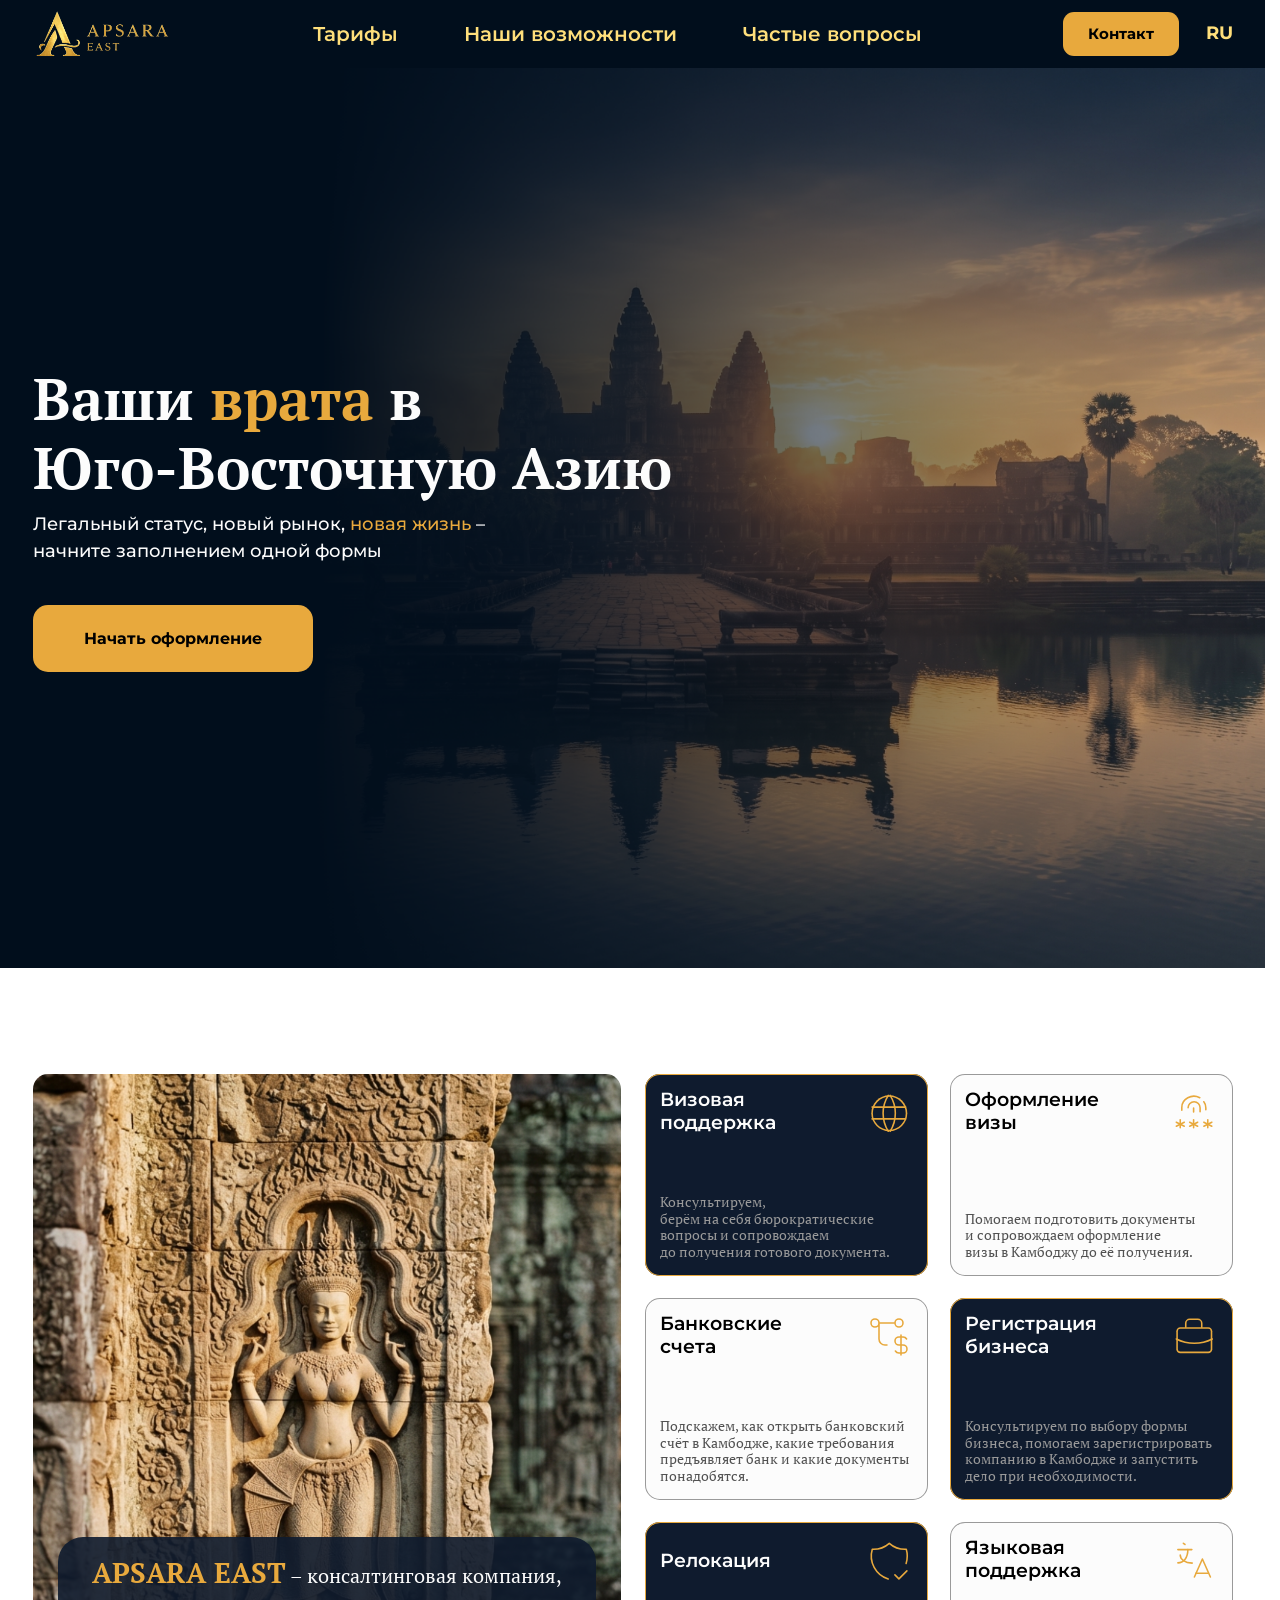
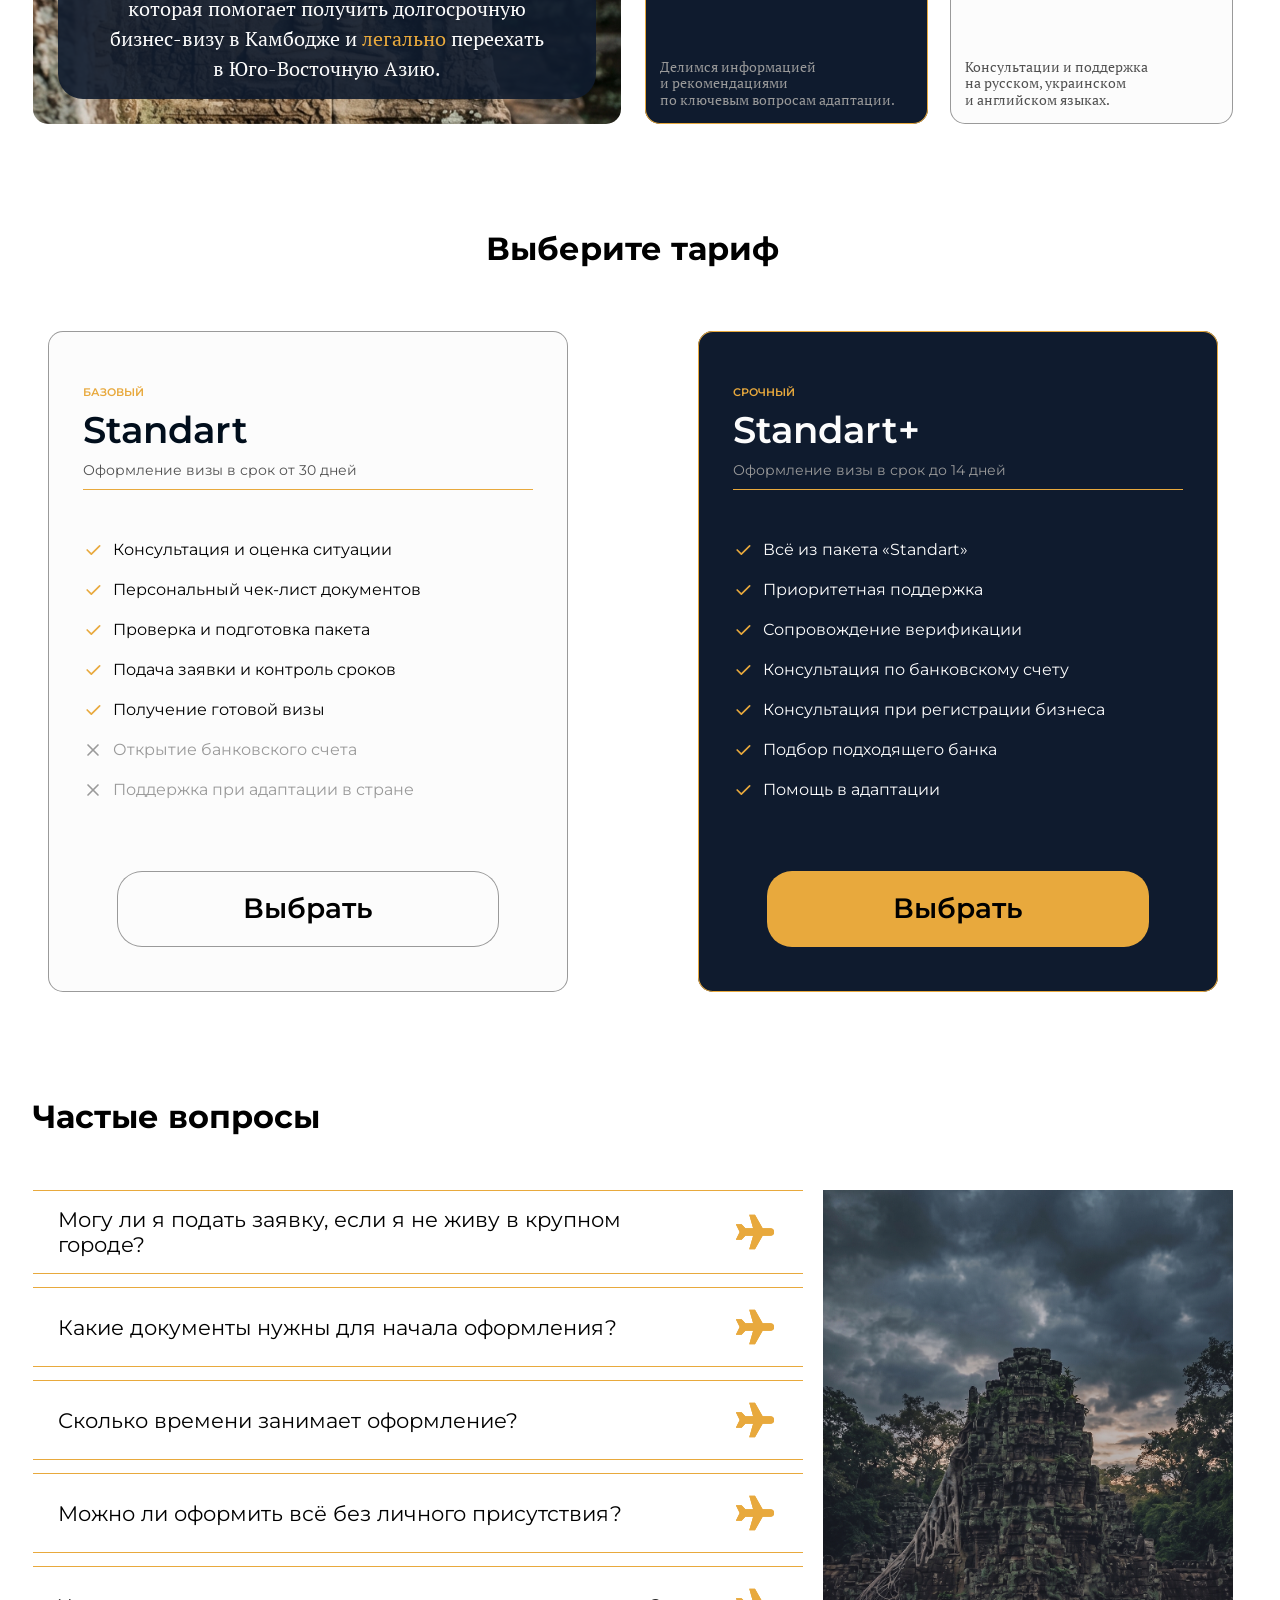
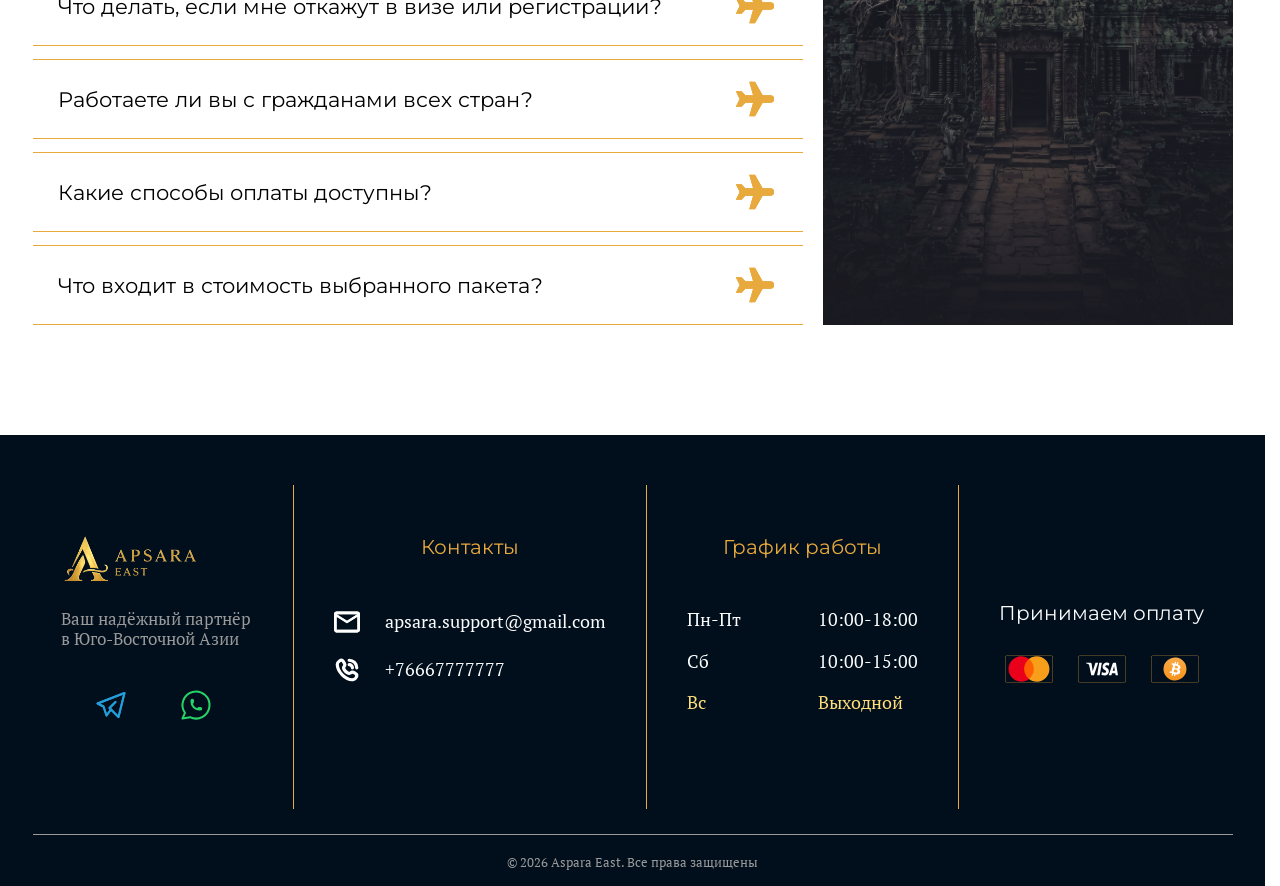
==== ru/index.html @ d565b30d "ru+eng_language+++custom_form_logic" ====
<!DOCTYPE html>
<html lang="ru">

<head>
	<meta charset="UTF-8">
	<meta name="viewport" content="width=device-width, initial-scale=1.0, viewport-fit=cover">
	<title>APSARA EAST</title>
	<link rel="icon" href="/img/favicon.ico" type="image/svg+xml">
	<link rel="preconnect" href="https://fonts.googleapis.com">
	<link rel="preconnect" href="https://fonts.gstatic.com" crossorigin>
	<link
		href="https://fonts.googleapis.com/css2?family=Montserrat:ital,wght@0,100..900;1,100..900&family=PT+Serif:ital,wght@0,400;0,700;1,400;1,700&display=swap"
		rel="stylesheet">
	<link rel="stylesheet" href="/css/style.css">
	<link rel="alternate" hreflang="ru" href="/ru/index.html">
	<link rel="alternate" hreflang="uk" href="/uk/index.html">
	<link rel="alternate" hreflang="en" href="/index.html">
	<link rel="alternate" hreflang="x-default" href="/index.html">
</head>

<body>
	<header>
		<div class="header__container">
			<div class="header__logo">
				<a class="header__logo-link" href="/ru/index.html">
					<img class="header__logo-img" src="/img/logo.svg">
				</a>

			</div>
			<nav class="header__nav">
				<ul class="header__nav-list">
					<li class="header__nav-item">
						<a class="header__nav-link" onclick="closeMenu()" href="#services">
							Тарифы
						</a>
					</li>
					<li class="header__nav-item">
						<a class="header__nav-link" onclick="closeMenu()" href="#about">
							Наши возможности
						</a>

					</li>
					<li class="header__nav-item">
						<a class="header__nav-link" onclick="closeMenu()" href="#faq">
							Частые вопросы
						</a>
					</li>
				</ul>
				<button class="header__nav-contact" data-popup-open>Начать оформление</button>
				<div class="header__nav-socials">
					<a class="header__nav-media" href="#">
						<svg class="nav-media__img" xmlns="http://www.w3.org/2000/svg" width="50" height="50"
							fill="none" class="socials-link__img" viewBox="7450.071 5400 50 50">
							<defs>
								<clipPath id="a" class="frame-clip frame-clip-def">
									<rect width="50" height="50" x="7450.071" y="5400" rx="10" ry="10" />
								</clipPath>
							</defs>
							<g class="frame-container-wrapper">
								<g class="frame-container-blur">
									<g class="frame-container-shadows" clip-path="url(#a)">
										<g class="fills">
											<rect width="50" height="50" x="7450.071" y="5400" class="frame-background"
												rx="10" ry="10" />
										</g>
										<g class="frame-children">
											<g class="icon icon-tabler icons-tabler-outline icon-tabler-brand-telegram"
												style="fill:#000">
												<path fill="none" d="M7457.072 5407h36v36h-36z" class="fills"
													style="fill:none" />
												<path fill="none" d="m7479.572 5422-6 6 9 9 6-24-27 10.5 6 3 3 9 4.5-6"
													class="fills" style="fill:none" />
												<g fill="none" stroke-linecap="round" stroke-linejoin="round"
													class="strokes">
													<path d="m7479.572 5422-6 6 9 9 6-24-27 10.5 6 3 3 9 4.5-6"
														class="stroke-shape"
														style="fill:none;fill-opacity:none;stroke-width:2;stroke:#259dd8;stroke-opacity:1;stroke-linecap:round" />
												</g>
												<path fill="none" d="m7479.572 5422-6 6 9 9 6-24-27 10.5 6 3 3 9 4.5-6"
													class="fills" style="fill:none" />
												<g fill="none" stroke-linecap="round" stroke-linejoin="round"
													class="strokes">
													<path d="m7479.572 5422-6 6 9 9 6-24-27 10.5 6 3 3 9 4.5-6"
														class="stroke-shape"
														style="fill:none;fill-opacity:none;stroke-width:2;stroke:#259dd8;stroke-opacity:1;stroke-linecap:round" />
												</g>
											</g>
										</g>
									</g>
								</g>
							</g>
						</svg>
					</a>
					<a class="header__nav-media" href="#">
						<svg class="nav-media__img" xmlns="http://www.w3.org/2000/svg" width="50" height="50"
							viewBox="7537.357 5400 50 50" fill="none">
							<path d="m7548.858 5438.5 2.475-5.7a13.5 13.5 0 1 1 5.1 4.35z" stroke="#27d367"
								stroke-width="2" stroke-linecap="round" stroke-linejoin="round" />
							<path
								d="M7557.858 5422a.75.75 0 1 0 1.5 0v-1.5a.75.75 0 1 0-1.5 0za7.5 7.5 0 0 0 7.5 7.5h1.5a.75.75 0 1 0 0-1.5h-1.5a.75.75 0 1 0 0 1.5"
								stroke="#27d367" stroke-width="2" stroke-linecap="round" stroke-linejoin="round" />
						</svg>
					</a>
				</div>
			</nav>

			<div class="header__actions">
				<button class="header__contact-btn" data-popup-open>Контакт</button>
				<ul class="header__langs">
					<li class="header__lang">
						RU
						<ul class="langs__dropdown">
							<li class="dropdown__lang">EN</li>
							<li class="dropdown__lang">UA</li>
						</ul>
					</li>

				</ul>
				<button type="button" class="header__burger" aria-label="Меню" onclick="toggleMenu()">
					<span></span>
					<span></span>
					<span></span>
				</button>
				<div class="header__overlay" onclick="toggleMenu()"></div>
			</div>
		</div>
	</header>
	<main>
		<section class="hero">
			<div class="hero__container container">
				<h1 class="hero__title">Ваши <span class="hero__title-recolor">врата</span> в <span
						class="hero__title-wrap">Юго-Восточную Азию</span>
				</h1>
				<h2 class="hero__subtitle">Легальный статус, новый рынок, <span class="hero__subtitle-wrap">новая
						жизнь</span> –
					начните заполнением одной формы</h2>
				<button class="hero__button" data-popup-open>Начать оформление</button>
			</div>

		</section>

		<section class="about" id="about">
			<div class="about__container container">
				<aside class="about__desc">
					<img class="about__desc-img" src="/img/about.webp">
					<div class="about__desc-inner">
						<p class="about__desc-text"><span class="desc__wrap">APSARA EAST</span> –
							консалтинговая&nbsp;компания,
							которая помогает получить
							долгосрочную бизнес-визу в&nbsp;Камбодже и&nbsp<span class="text__wrap">легально</span>
							переехать <span class="desc-text__devider">в Юго-Восточную Азию.</span></p>
					</div>

				</aside>
				<div class="about__cards">
					<article class="about__card">
						<div class="about__card-top">
							<h3 class="about__card-title">Визовая поддержка</h3>
							<img class="about__card-icon" src="/img/about_world.svg">
						</div>
						<div class="about__card-bottom">
							<p class="about__card-text">
								<span class="text__wrap">Консультируем, </span><span class="card-text__devider"><span
										class="card-text__upper">б</span>ерём на себя бюрократические вопросы
									и&nbsp;сопровождаем до&nbsp;получения
									готового&nbsp;документа.</span>
							</p>
						</div>
					</article>
					<article class="about__card about__card--invert">
						<div class="about__card-top">
							<h3 class="about__card-title">Оформление визы</h3>
							<img class="about__card-icon" src="/img/about_fingerprint.svg">
						</div>
						<div class="about__card-bottom">
							<p class="about__card-text">
								Помогаем подготовить документы и&nbsp;сопровождаем оформление визы в&nbsp;Камбоджу
								до&nbsp;её&nbsp;получения.
							</p>
						</div>
					</article>
					<article class="about__card about__card--invert">
						<div class="about__card-top">
							<h3 class="about__card-title">Банковские счета</h3>
							<img class="about__card-icon" src="/img/about_transaction.svg">
						</div>
						<div class="about__card-bottom">
							<p class="about__card-text">
								Подскажем, <span class="text__wrap">как открыть банковский счёт в Камбодже,
								</span><span class="card-text__devider">какие
									требования
									предъявляет банк и&nbsp;какие документы понадобятся.</span>
							</p>
						</div>
					</article>
					<article class="about__card">
						<div class="about__card-top">
							<h3 class="about__card-title">Регистрация бизнеса</h3>
							<img class="about__card-icon" src="/img/about_briefcase.svg">
						</div>
						<div class="about__card-bottom">
							<p class="about__card-text">
								Консультируем по выбору формы бизнеса, помогаем зарегистрировать компанию в Камбодже
								и&nbsp;запустить дело<span> при необходимости</span>.
							</p>
						</div>
					</article>
					<article class="about__card">
						<div class="about__card-top">
							<h3 class="about__card-title">Релокация</h3>
							<img class="about__card-icon" src="/img/about_shield-check.svg">
						</div>
						<div class="about__card-bottom">
							<p class="about__card-text">
								Делимся информацией и&nbsp;рекомендациями по&nbsp;ключевым&nbsp;вопросам адаптации.
							</p>
						</div>
					</article>
					<article class="about__card about__card--invert">
						<div class="about__card-top">
							<h3 class="about__card-title">Языковая поддержка</h3>
							<img class="about__card-icon" src="/img/about_lang-support.svg">
						</div>
						<div class="about__card-bottom">
							<p class="about__card-text">
								Консультации и&nbsp;поддержка <span class="card-text__devider">на русском, украинском
									и&nbsp;английском языках.</span>
							</p>
						</div>
					</article>
				</div>
			</div>
		</section>

		<section class="services" id="services">
			<div class="services__container container">
				<h2 class="services__title">Выберите тариф</h2>
				<div class="services__inner">
					<article class="service__card">
						<p class="service__card-badge">БАЗОВЫЙ</p>
						<h3 class="service__card-title">
							Standart
						</h3>
						<p class="service__card-subtitle">
							Оформление визы в срок от 30 дней
						</p>
						<ul class="service__card-list">
							<li class="service__card-item">Консультация и оценка ситуации</li>
							<li class="service__card-item">Персональный чек-лист документов</li>
							<li class="service__card-item">Проверка и подготовка пакета</li>
							<li class="service__card-item">Подача заявки и контроль сроков</li>
							<li class="service__card-item">Получение готовой визы</li>
							<li class="service__card-item service__card-item--disabled">Открытие банковского счета
							</li>
							<li class="service__card-item service__card-item--disabled">Поддержка при адаптации в стране
							</li>
						</ul>
						<button class="service__button" data-popup-open data-service="Standart">Выбрать</button>
					</article>
					<article class="service__card service__card--invert">
						<p class="service__card-badge">СРОЧНЫЙ</p>
						<h3 class="service__card-title">
							Standart+
						</h3>
						<p class="service__card-subtitle">
							Оформление визы в срок до 14 дней
						</p>
						<ul class="service__card-list">
							<li class="service__card-item">Всё из пакета «Standart»</li>
							<li class="service__card-item">Приоритетная поддержка
							</li>

							<li class="service__card-item">Сопровождение верификации</li>
							<li class="service__card-item">Консультация по банковскому счету</li>
							<li class="service__card-item">Консультация при регистрации бизнеса</li>
							<li class="service__card-item">Подбор подходящего банка</li>
							<li class="service__card-item">Помощь в адаптации
							</li>


						</ul>
						<button class="service__button" data-popup-open data-service="Standart+">Выбрать</button>
					</article>
				</div>
			</div>
		</section>

		<section class="QR">
		</section>

		<section class="faq" id="faq">
			<div class="faq__container container">
				<h3 class="faq__title">Частые вопросы</h3>
				<div class="faq__inner">
					<div class="faq__content">
						<div class="faq__accordion">
							<div class="accordion__item">
								<div class="accordion__title">Могу ли я подать заявку, если я не живу в крупном городе?
								</div>
								<svg class="accordion__title-icon" xmlns="http://www.w3.org/2000/svg" width="50"
									height="50" fill="none" viewBox="8455 4145 50 50">
									<g class="icon icon-tabler icons-tabler-outline icon-tabler-plane"
										style="fill:#000">
										<path fill="none" d="M8455 4145h50v50h-50z" class="fills" style="fill:none" />
										<path fill="none"
											d="M8488.334 4165.833h8.333a4.168 4.168 0 0 1 0 8.334h-8.333L8480 4188.75h-6.25l4.167-14.583h-8.333l-4.167 4.166h-6.25l4.167-8.333-4.167-8.333h6.25l4.167 4.166h8.333l-4.167-14.583h6.25z"
											class="fills" style="fill:#e8a93d;fill-opacity:1" />
										<g fill="none" stroke-linecap="round" stroke-linejoin="round" class="strokes">
											<g class="inner-stroke-shape">
												<defs>
													<clipPath id="d">
														<use href="#c" />
													</clipPath>
													<path id="c"
														d="M8488.334 4165.833h8.333a4.168 4.168 0 0 1 0 8.334h-8.333L8480 4188.75h-6.25l4.167-14.583h-8.333l-4.167 4.166h-6.25l4.167-8.333-4.167-8.333h6.25l4.167 4.166h8.333l-4.167-14.583h6.25z"
														style="fill:none;fill-opacity:none;stroke-width:4;stroke:#e8a93d;stroke-opacity:1" />
												</defs>
												<use clip-path="url('#d')" href="#c" />
											</g>
										</g>
									</g>
								</svg>
								<div class="accordion__content">
									<p class="accordion__text">
										Да. Все процессы выстроены удалённо: подача документов и&nbsp;консультации
										проходят
										онлайн, поэтому ваше местонахождение не&nbsp;имеет значения.
									</p>
								</div>
							</div>
							<div class="accordion__item">
								<div class="accordion__title">Какие документы нужны для начала оформления?</div>
								<svg class="accordion__title-icon" xmlns="http://www.w3.org/2000/svg" width="50"
									height="50" fill="none" viewBox="8455 4145 50 50">
									<g class="icon icon-tabler icons-tabler-outline icon-tabler-plane"
										style="fill:#000">
										<path fill="none" d="M8455 4145h50v50h-50z" class="fills" style="fill:none" />
										<path fill="none"
											d="M8488.334 4165.833h8.333a4.168 4.168 0 0 1 0 8.334h-8.333L8480 4188.75h-6.25l4.167-14.583h-8.333l-4.167 4.166h-6.25l4.167-8.333-4.167-8.333h6.25l4.167 4.166h8.333l-4.167-14.583h6.25z"
											class="fills" style="fill:#e8a93d;fill-opacity:1" />
										<g fill="none" stroke-linecap="round" stroke-linejoin="round" class="strokes">
											<g class="inner-stroke-shape">
												<defs>
													<clipPath id="d">
														<use href="#c" />
													</clipPath>
													<path id="c"
														d="M8488.334 4165.833h8.333a4.168 4.168 0 0 1 0 8.334h-8.333L8480 4188.75h-6.25l4.167-14.583h-8.333l-4.167 4.166h-6.25l4.167-8.333-4.167-8.333h6.25l4.167 4.166h8.333l-4.167-14.583h6.25z"
														style="fill:none;fill-opacity:none;stroke-width:4;stroke:#e8a93d;stroke-opacity:1" />
												</defs>
												<use clip-path="url('#d')" href="#c" />
											</g>
										</g>
									</g>
								</svg>
								<div class="accordion__content">
									<p class="accordion__text">
										Для старта достаточно паспорта и&nbsp;анкетных данных. <span
											class="accordion__text-devider">Далее менеджер помогает
											уточнить детали и&nbsp;формирует итоговый список документов с&nbsp;учетом
											вашей
											задачи.</span>
									</p>
								</div>
							</div>
							<div class="accordion__item">
								<div class="accordion__title">Сколько времени занимает оформление?</div>
								<svg class="accordion__title-icon" xmlns="http://www.w3.org/2000/svg" width="50"
									height="50" fill="none" viewBox="8455 4145 50 50">
									<g class="icon icon-tabler icons-tabler-outline icon-tabler-plane"
										style="fill:#000">
										<path fill="none" d="M8455 4145h50v50h-50z" class="fills" style="fill:none" />
										<path fill="none"
											d="M8488.334 4165.833h8.333a4.168 4.168 0 0 1 0 8.334h-8.333L8480 4188.75h-6.25l4.167-14.583h-8.333l-4.167 4.166h-6.25l4.167-8.333-4.167-8.333h6.25l4.167 4.166h8.333l-4.167-14.583h6.25z"
											class="fills" style="fill:#e8a93d;fill-opacity:1" />
										<g fill="none" stroke-linecap="round" stroke-linejoin="round" class="strokes">
											<g class="inner-stroke-shape">
												<defs>
													<clipPath id="d">
														<use href="#c" />
													</clipPath>
													<path id="c"
														d="M8488.334 4165.833h8.333a4.168 4.168 0 0 1 0 8.334h-8.333L8480 4188.75h-6.25l4.167-14.583h-8.333l-4.167 4.166h-6.25l4.167-8.333-4.167-8.333h6.25l4.167 4.166h8.333l-4.167-14.583h6.25z"
														style="fill:none;fill-opacity:none;stroke-width:4;stroke:#e8a93d;stroke-opacity:1" />
												</defs>
												<use clip-path="url('#d')" href="#c" />
											</g>
										</g>
									</g>
								</svg>
								<div class="accordion__content">
									<p class="accordion__text">
										Сроки зависят от типа услуги и специфики вашего запроса. <span
											class="accordion__text-devider">Ориентировочные рамки
											мы озвучиваем на&nbsp;первичной консультации, после изучения вашей
											ситуации.</span>
									</p>
								</div>
							</div>
							<div class="accordion__item">
								<div class="accordion__title">Можно ли оформить всё без личного присутствия?</div>
								<svg class="accordion__title-icon" xmlns="http://www.w3.org/2000/svg" width="50"
									height="50" fill="none" viewBox="8455 4145 50 50">
									<g class="icon icon-tabler icons-tabler-outline icon-tabler-plane"
										style="fill:#000">
										<path fill="none" d="M8455 4145h50v50h-50z" class="fills" style="fill:none" />
										<path fill="none"
											d="M8488.334 4165.833h8.333a4.168 4.168 0 0 1 0 8.334h-8.333L8480 4188.75h-6.25l4.167-14.583h-8.333l-4.167 4.166h-6.25l4.167-8.333-4.167-8.333h6.25l4.167 4.166h8.333l-4.167-14.583h6.25z"
											class="fills" style="fill:#e8a93d;fill-opacity:1" />
										<g fill="none" stroke-linecap="round" stroke-linejoin="round" class="strokes">
											<g class="inner-stroke-shape">
												<defs>
													<clipPath id="d">
														<use href="#c" />
													</clipPath>
													<path id="c"
														d="M8488.334 4165.833h8.333a4.168 4.168 0 0 1 0 8.334h-8.333L8480 4188.75h-6.25l4.167-14.583h-8.333l-4.167 4.166h-6.25l4.167-8.333-4.167-8.333h6.25l4.167 4.166h8.333l-4.167-14.583h6.25z"
														style="fill:none;fill-opacity:none;stroke-width:4;stroke:#e8a93d;stroke-opacity:1" />
												</defs>
												<use clip-path="url('#d')" href="#c" />
											</g>
										</g>
									</g>
								</svg>
								<div class="accordion__content">
									<p class="accordion__text">
										Да, в большинстве случаев оформление ведётся дистанционно. <span
											class="accordion__text-devider">Если для вашего
											запроса потребуются дополнительные действия или&nbsp;личное присутствие, мы
											заранее
											предупредим вас и&nbsp;подскажем оптимальный формат.</span>
									</p>
								</div>
							</div>
							<div class="accordion__item">
								<div class="accordion__title">Что делать, если мне откажут в визе или регистрации?</div>
								<svg class="accordion__title-icon" xmlns="http://www.w3.org/2000/svg" width="50"
									height="50" fill="none" viewBox="8455 4145 50 50">
									<g class="icon icon-tabler icons-tabler-outline icon-tabler-plane"
										style="fill:#000">
										<path fill="none" d="M8455 4145h50v50h-50z" class="fills" style="fill:none" />
										<path fill="none"
											d="M8488.334 4165.833h8.333a4.168 4.168 0 0 1 0 8.334h-8.333L8480 4188.75h-6.25l4.167-14.583h-8.333l-4.167 4.166h-6.25l4.167-8.333-4.167-8.333h6.25l4.167 4.166h8.333l-4.167-14.583h6.25z"
											class="fills" style="fill:#e8a93d;fill-opacity:1" />
										<g fill="none" stroke-linecap="round" stroke-linejoin="round" class="strokes">
											<g class="inner-stroke-shape">
												<defs>
													<clipPath id="d">
														<use href="#c" />
													</clipPath>
													<path id="c"
														d="M8488.334 4165.833h8.333a4.168 4.168 0 0 1 0 8.334h-8.333L8480 4188.75h-6.25l4.167-14.583h-8.333l-4.167 4.166h-6.25l4.167-8.333-4.167-8.333h6.25l4.167 4.166h8.333l-4.167-14.583h6.25z"
														style="fill:none;fill-opacity:none;stroke-width:4;stroke:#e8a93d;stroke-opacity:1" />
												</defs>
												<use clip-path="url('#d')" href="#c" />
											</g>
										</g>
									</g>
								</svg>
								<div class="accordion__content">
									<p class="accordion__text">
										Мы разбираем причину отказа, <span class="accordion__text-devider">корректируем
											пакет документов и&nbsp;сопровождаем вас до&nbsp;результата. <span
												class="text__wrap">Порядок действий в таких ситуациях
												менеджер разъяснит при
												необходимости.</span></span>
									</p>
								</div>
							</div>
							<div class="accordion__item">
								<div class="accordion__title">Работаете ли вы с гражданами всех стран?</div>
								<svg class="accordion__title-icon" xmlns="http://www.w3.org/2000/svg" width="50"
									height="50" fill="none" viewBox="8455 4145 50 50">
									<g class="icon icon-tabler icons-tabler-outline icon-tabler-plane"
										style="fill:#000">
										<path fill="none" d="M8455 4145h50v50h-50z" class="fills" style="fill:none" />
										<path fill="none"
											d="M8488.334 4165.833h8.333a4.168 4.168 0 0 1 0 8.334h-8.333L8480 4188.75h-6.25l4.167-14.583h-8.333l-4.167 4.166h-6.25l4.167-8.333-4.167-8.333h6.25l4.167 4.166h8.333l-4.167-14.583h6.25z"
											class="fills" style="fill:#e8a93d;fill-opacity:1" />
										<g fill="none" stroke-linecap="round" stroke-linejoin="round" class="strokes">
											<g class="inner-stroke-shape">
												<defs>
													<clipPath id="d">
														<use href="#c" />
													</clipPath>
													<path id="c"
														d="M8488.334 4165.833h8.333a4.168 4.168 0 0 1 0 8.334h-8.333L8480 4188.75h-6.25l4.167-14.583h-8.333l-4.167 4.166h-6.25l4.167-8.333-4.167-8.333h6.25l4.167 4.166h8.333l-4.167-14.583h6.25z"
														style="fill:none;fill-opacity:none;stroke-width:4;stroke:#e8a93d;stroke-opacity:1" />
												</defs>
												<use clip-path="url('#d')" href="#c" />
											</g>
										</g>
									</g>
								</svg>
								<div class="accordion__content">
									<p class="accordion__text">
										Мы работаем с клиентами из большинства стран.
										<span class="accordion__text-devider">По отдельным юрисдикциям возможны
											ограничения.
											<span>Рекомендуем уточнить детали у менеджера.</span></span>
									</p>
								</div>
							</div>
							<div class="accordion__item">
								<div class="accordion__title">Какие способы оплаты доступны?</div>
								<svg class="accordion__title-icon" xmlns="http://www.w3.org/2000/svg" width="50"
									height="50" fill="none" viewBox="8455 4145 50 50">
									<g class="icon icon-tabler icons-tabler-outline icon-tabler-plane"
										style="fill:#000">
										<path fill="none" d="M8455 4145h50v50h-50z" class="fills" style="fill:none" />
										<path fill="none"
											d="M8488.334 4165.833h8.333a4.168 4.168 0 0 1 0 8.334h-8.333L8480 4188.75h-6.25l4.167-14.583h-8.333l-4.167 4.166h-6.25l4.167-8.333-4.167-8.333h6.25l4.167 4.166h8.333l-4.167-14.583h6.25z"
											class="fills" style="fill:#e8a93d;fill-opacity:1" />
										<g fill="none" stroke-linecap="round" stroke-linejoin="round" class="strokes">
											<g class="inner-stroke-shape">
												<defs>
													<clipPath id="d">
														<use href="#c" />
													</clipPath>
													<path id="c"
														d="M8488.334 4165.833h8.333a4.168 4.168 0 0 1 0 8.334h-8.333L8480 4188.75h-6.25l4.167-14.583h-8.333l-4.167 4.166h-6.25l4.167-8.333-4.167-8.333h6.25l4.167 4.166h8.333l-4.167-14.583h6.25z"
														style="fill:none;fill-opacity:none;stroke-width:4;stroke:#e8a93d;stroke-opacity:1" />
												</defs>
												<use clip-path="url('#d')" href="#c" />
											</g>
										</g>
									</g>
								</svg>
								<div class="accordion__content">
									<p class="accordion__text">
										Доступно несколько вариантов оплаты, включая банковские переводы
										и&nbsp;криптовалюту.
										<span class="accordion__text-devider">Актуальные способы и реквизиты предоставит
											менеджер при оформлении.</span>
									</p>
								</div>
							</div>
							<div class="accordion__item">
								<div class="accordion__title">Что входит в стоимость выбранного пакета?</div>
								<svg class="accordion__title-icon" xmlns="http://www.w3.org/2000/svg" width="50"
									height="50" fill="none" viewBox="8455 4145 50 50">
									<g class="icon icon-tabler icons-tabler-outline icon-tabler-plane"
										style="fill:#000">
										<path fill="none" d="M8455 4145h50v50h-50z" class="fills" style="fill:none" />
										<path fill="none"
											d="M8488.334 4165.833h8.333a4.168 4.168 0 0 1 0 8.334h-8.333L8480 4188.75h-6.25l4.167-14.583h-8.333l-4.167 4.166h-6.25l4.167-8.333-4.167-8.333h6.25l4.167 4.166h8.333l-4.167-14.583h6.25z"
											class="fills" style="fill:#e8a93d;fill-opacity:1" />
										<g fill="none" stroke-linecap="round" stroke-linejoin="round" class="strokes">
											<g class="inner-stroke-shape">
												<defs>
													<clipPath id="d">
														<use href="#c" />
													</clipPath>
													<path id="c"
														d="M8488.334 4165.833h8.333a4.168 4.168 0 0 1 0 8.334h-8.333L8480 4188.75h-6.25l4.167-14.583h-8.333l-4.167 4.166h-6.25l4.167-8.333-4.167-8.333h6.25l4.167 4.166h8.333l-4.167-14.583h6.25z"
														style="fill:none;fill-opacity:none;stroke-width:4;stroke:#e8a93d;stroke-opacity:1" />
												</defs>
												<use clip-path="url('#d')" href="#c" />
											</g>
										</g>
									</g>
								</svg>
								<div class="accordion__content">
									<p class="accordion__text">
										Наполнение зависит от выбранного пакета услуг. <span
											class="accordion__text-devider">Перед началом работы менеджер
											детально расскажет, что входит в стоимость, и&nbsp;ответит на&nbsp;все
											вопросы –
											так
											вы
											будете точно понимать, за&nbsp;что&nbsp;платите.</span>
									</p>
								</div>
							</div>
						</div>
					</div>
					<aside class="faq__media">
						<img class="faq__media-img" src="/img/faq.webp">
					</aside>
				</div>
			</div>
		</section>

		<dialog class="popup" id="order-popup" aria-labelledby="popup-title">
			<div class="popup__inner">
				<button class="popup__close" type="button" aria-label="Закрыть" data-popup-close>
					<svg width="46" height="46" viewBox="0 0 24 24" fill="none" stroke="currentColor"
						stroke-width="1.2">
						<path d="M18 6 6 18M6 6l12 12" />
					</svg>
				</button>
				<div class="popup__content">


					<aside class="popup__aside">
						<h2 class="popup__title" id="popup-title">Обсудим детали вашей визы в Камбоджу</h2>
						<ul class="popup__features">
							<li class="popup__feature"><img src="/img/popup_clock.svg" alt="">Ответим в течение часа
							</li>
							<li class="popup__feature"><img src="/img/popup_stat.svg" alt="">Персональный подход</li>
							<li class="popup__feature"><img src="/img/popup_sheet.svg" alt="">Поможем в сборе документов
							</li>
							<li class="popup__feature"><img src="/img/popup_check.svg" alt="">Поддержка на каждом этапе
							</li>
							<li class="popup__feature"><img src="/img/popup_lock.svg" alt="">Данные под защитой</li>
						</ul>
					</aside>

					<div class="popup__body">
						<form id="lead-form" action="https://api.web3forms.com/submit" method="POST">

							<input type="hidden" name="lead_id" />
							<input type="hidden" name="access_key" value="13dbfdde-07b7-48f8-85df-a9c40801085a">
							<input type="hidden" name="subject" value="Нова заявка з сайту APSARA EAST">
							<input type="hidden" name="redirect" value="https://web3forms.com/success">

							<div class="form__card-row">
								<div class="form__card-group">
									<label class="form__card-label" for="name">Имя<span
											class="label-required">*</span></label>
									<input class="form__card-input" type="text" maxlength="31" id="name" name="name"
										placeholder="Иван" required>
								</div>
								<div class="form__card-group">
									<label class="form__card-label" for="surname">Фамилия<span
											class="label-required">*</span></label>
									<input class="form__card-input" type="text" maxlength="31" id="surname"
										name="surname" placeholder="Иванов" required>
								</div>
							</div>

							<div class="form__card-group">
								<label class="form__card-label" for="email">Почта<span
										class="label-required">*</span></label>
								<input class="form__card-input" type="email" id="email" maxlength="100" name="email"
									placeholder="example@gmail.com" required>
							</div>

							<div class="form__card-group">
								<label class="form__card-label" for="phone">Телефон<span
										class="label-required">*</span></label>
								<input class="form__card-input" type="tel" maxlength="15" id="phone" name="phone"
									placeholder="+7" required>
							</div>

							<div class="form__card-group">
								<label class="form__card-label" for="country-input">
									Страна<span class="label-required">*</span>
								</label>
								<div class="form__card-wrap custom-select" id="custom-country-select">
									<input class="form__card-input" type="text" id="country-input" name="country"
										placeholder="Казахстан" autocomplete="off" required />
									<ul class="custom-select__list" id="country-list" role="listbox"></ul>
								</div>
							</div>

							<div class="form__card-group">
								<label class="form__card-label" id="service-label">Выбор пакета<span
										class="label-required">*</span></label>
								<div class="form__card-wrap custom-select" id="custom-service-select">
									<input type="hidden" id="service" name="service" value="" required>
									<button type="button" class="form__card-input custom-select__button is-placeholder"
										aria-haspopup="listbox" aria-expanded="false">
										<span class="custom-select__text">Выбрать...</span>
									</button>
									<ul class="custom-select__list" role="listbox" aria-labelledby="service-label">
										<li class="custom-select__item" role="option" data-value="Standart">Standart
										</li>
										<li class="custom-select__item" role="option" data-value="Standart+">
											Standart+</li>
									</ul>
								</div>
							</div>

							<div class="form__card-row">
								<fieldset class="form__messengers">
									<legend class="form__card-label">Мессенджер (опционально)</legend>

									<div class="form__messenger">
										<svg class="form__messenger-icon" width="22" height="22" viewBox="0 0 24 24"
											fill="#229ED9" aria-hidden="true">
											<path
												d="M21.9 4.6c.2-1-.6-1.7-1.6-1.4L2.5 9.9c-1.1.4-1 2 .1 2.3l4.6 1.4 1.8 5.6c.3.9 1.4 1.1 2 .4l2.6-2.7 4.7 3.5c.8.6 2 .2 2.2-.8l1.4-15zM8.7 13.2l9-5.7c.3-.2.6.2.3.4l-7.4 6.7-.3 3-1.6-4.4z" />
										</svg>
										<input class="form__card-input" type="text" id="telegram" name="telegram"
											placeholder="@username" autocomplete="off" />
									</div>

									<div class="form__messenger">
										<svg class="form__messenger-icon" width="24" height="24" viewBox="0 0 24 24"
											fill="#25D366" aria-hidden="true">
											<path
												d="M12 2a10 10 0 0 0-8.6 15.1L2 22l5-1.3A10 10 0 1 0 12 2zm0 18.2c-1.5 0-3-.4-4.3-1.2l-.3-.2-3 .8.8-2.9-.2-.3A8.2 8.2 0 1 1 12 20.2zm4.5-6.1c-.2-.1-1.5-.7-1.7-.8-.2-.1-.4-.1-.6.1-.2.2-.6.8-.8 1-.1.2-.3.2-.5.1a6.7 6.7 0 0 1-3.3-2.9c-.3-.4 0-.5.2-.7l.4-.5c.1-.2.1-.3 0-.5l-.8-1.9c-.2-.5-.4-.4-.6-.4h-.5c-.2 0-.5.1-.7.3-.9.9-1.1 2.2-.2 3.9a11.6 11.6 0 0 0 4.5 4.2c1.7.8 2.4.9 3.2.7.5-.1 1.5-.6 1.7-1.2.2-.6.2-1.1.1-1.2 0-.1-.2-.2-.4-.3z" />
										</svg>
										<input class="form__card-input" type="tel" id="whatsapp" name="whatsapp"
											placeholder="+420770663222" autocomplete="tel" />
									</div>
								</fieldset>
							</div>

							<button class="form__card-submit" type="submit">
								<svg width="24" height="24" viewBox="0 0 24 24" fill="none" stroke="currentColor"
									stroke-width="2" stroke-linecap="round" stroke-linejoin="round">
									<rect x="2" y="4" width="20" height="16" rx="2"></rect>
									<path d="m22 7-8.97 5.7a1.94 1.94 0 0 1-2.06 0L2 7"></path>
								</svg>
								Отправить заявку
							</button>
							<p class="form__card-note">Нажимая «Отправить», вы соглашаетесь на обработку ваших
								персональных
								данных с целью обратной связи.</p>
						</form>
					</div>
				</div>

			</div>
		</dialog>
	</main>
	<footer>
		<div class="footer__container">
			<div class="footer__top">
				<div class="footer__socials">
					<div class="footer__logo">
						<img class="footer__logo-img" src="/img/logo.svg">
					</div>
					<p class="footer__socials-text">Ваш надёжный партнёр
						в Юго-Восточной Азии</p>
					<div class="footer__socials-links">
						<a class="footer__socials-link" href="#">
							<svg class="socials-link__img" xmlns="http://www.w3.org/2000/svg" width="50" height="50"
								fill="none" viewBox="7450.071 5400 50 50">
								<defs>
									<clipPath id="a" class="frame-clip frame-clip-def">
										<rect width="50" height="50" x="7450.071" y="5400" rx="10" ry="10" />
									</clipPath>
								</defs>
								<g class="frame-container-wrapper">
									<g class="frame-container-blur">
										<g class="frame-container-shadows" clip-path="url(#a)">
											<g class="fills">
												<rect width="50" height="50" x="7450.071" y="5400"
													class="frame-background" rx="10" ry="10" />
											</g>
											<g class="frame-children">
												<g class="icon icon-tabler icons-tabler-outline icon-tabler-brand-telegram"
													style="fill:#000">
													<path fill="none" d="M7457.072 5407h36v36h-36z" class="fills"
														style="fill:none" />
													<path fill="none"
														d="m7479.572 5422-6 6 9 9 6-24-27 10.5 6 3 3 9 4.5-6"
														class="fills" style="fill:none" />
													<g fill="none" stroke-linecap="round" stroke-linejoin="round"
														class="strokes">
														<path d="m7479.572 5422-6 6 9 9 6-24-27 10.5 6 3 3 9 4.5-6"
															class="stroke-shape"
															style="fill:none;fill-opacity:none;stroke-width:2;stroke:#259dd8;stroke-opacity:1;stroke-linecap:round" />
													</g>
													<path fill="none"
														d="m7479.572 5422-6 6 9 9 6-24-27 10.5 6 3 3 9 4.5-6"
														class="fills" style="fill:none" />
													<g fill="none" stroke-linecap="round" stroke-linejoin="round"
														class="strokes">
														<path d="m7479.572 5422-6 6 9 9 6-24-27 10.5 6 3 3 9 4.5-6"
															class="stroke-shape"
															style="fill:none;fill-opacity:none;stroke-width:2;stroke:#259dd8;stroke-opacity:1;stroke-linecap:round" />
													</g>
												</g>
											</g>
										</g>
									</g>
								</g>
							</svg>
						</a>
						<a class="footer__socials-link" href="#">
							<svg class="socials-link__img" xmlns="http://www.w3.org/2000/svg" width="50" height="50"
								viewBox="7537.357 5400 50 50" fill="none">
								<path d="m7548.858 5438.5 2.475-5.7a13.5 13.5 0 1 1 5.1 4.35z" stroke="#27d367"
									stroke-width="2" stroke-linecap="round" stroke-linejoin="round" />
								<path
									d="M7557.858 5422a.75.75 0 1 0 1.5 0v-1.5a.75.75 0 1 0-1.5 0za7.5 7.5 0 0 0 7.5 7.5h1.5a.75.75 0 1 0 0-1.5h-1.5a.75.75 0 1 0 0 1.5"
									stroke="#27d367" stroke-width="2" stroke-linecap="round" stroke-linejoin="round" />
							</svg>
						</a>
					</div>
				</div>
				<div class="footer__contacts">
					<h3 class="footer__column-title">Контакты</h3>
					<p class="footer__contact-text">apsara.support@gmail.com</p>
					<a class="footer__contact-text" href="tel:+76667777777">+76667777777</a>
				</div>
				<div class="footer__open-hours">
					<h3 class="footer__column-title">График работы</h3>
					<div class="content__wrap">
						<div class="footer__hours-list">
							<p class="footer__hours-item">Пн-Пт</p>
							<p class="footer__hours-item">Сб</p>
							<p class="footer__hours-item">Вс</p>
						</div>
						<div class="footer__hours-list">
							<p class="footer__hours-item">10:00-18:00</p>
							<p class="footer__hours-item">10:00-15:00</p>
							<p class="footer__hours-item">Выходной</p>
						</div>
					</div>
				</div>
				<div class="footer__pay-methods">
					<h3 class="footer__column-title">Принимаем оплату</h3>
					<div class="pay-methods">
						<img class="pay-method__icon" src="/img/footer_mastercard.svg">
						<img class="pay-method__icon" src="/img/footer_visa.svg">
						<img class="pay-method__icon" src="/img/footer_crypto.svg">
					</div>

				</div>
			</div>


			<div class="footer__bottom">
				<p class="footer__copyright">© 2026 Aspara East. Все права защищены</p>
			</div>
		</div>
	</footer>

	<script src="/js/scripts.js"></script>
</body>

</html>
---- css/style.css ----
@charset "UTF-8";
* {
  padding: 0;
  margin: 0;
  box-sizing: border-box;
  list-style: none;
  text-decoration: none;
}

html {
  scroll-behavior: smooth;
  -webkit-overflow-scrolling: touch;
  scrollbar-gutter: stable;
}

#about {
  scroll-margin-top: 77px;
}

#services {
  scroll-margin-top: 112px;
}

#faq {
  scroll-margin-top: 112px;
}

.container {
  max-width: 1600px;
  margin: auto;
}

.popup {
  position: fixed;
  inset: 0;
  margin: auto;
  width: min(1280px, 100% - 32px);
  max-height: calc(100vh - 32px);
  max-height: calc(100dvh - 32px - env(safe-area-inset-top, 0px) - env(safe-area-inset-bottom, 0px));
  padding: 0;
  border: none;
  border-radius: 30px;
  background: #fcfcfc;
  overflow-y: auto;
  -webkit-overflow-scrolling: touch;
}
.popup::backdrop {
  background: rgba(1, 14, 28, 0.7);
  backdrop-filter: blur(4px);
}
.popup[open] {
  animation: popup-in 0.3s ease;
  will-change: transform;
}
.popup[open]::backdrop {
  animation: fade-in 0.3s ease;
}
.popup .popup__inner {
  display: flex;
  flex-direction: column;
  padding: 16px;
}
.popup .popup__inner .popup__close {
  align-self: flex-end;
  background: none;
  border: none;
  color: #e8a93d;
  cursor: pointer;
  transition: transform 0.2s;
}
.popup .popup__inner .popup__close:focus-visible {
  outline: none;
}
.popup .popup__inner .popup__content {
  position: relative;
  display: flex;
  gap: 32px;
  padding: 0px 94px 20px;
}
.popup .popup__inner .popup__content .popup__aside {
  flex: 0.8 1 0;
  min-width: 0;
  max-width: 408px;
  display: flex;
  flex-direction: column;
  justify-content: space-between;
  padding: 32px 24px;
  border-radius: 45px 0 45px 0;
  color: #fcfcfc;
  background: linear-gradient(118deg, #010e1c 72%, #e8a93d 105%);
}
.popup .popup__inner .popup__content .popup__aside .popup__title {
  font-family: "Montserrat", sans-serif;
  max-width: 312px;
  color: #fcfcfc;
  font-family: "Montserrat", sans-serif;
  font-style: normal;
  font-size: 46px;
  font-weight: 400;
  line-height: 1.2;
  letter-spacing: 0;
}
.popup .popup__inner .popup__content .popup__aside .popup__features {
  display: flex;
  flex-direction: column;
  gap: 8px;
}
.popup .popup__inner .popup__content .popup__aside .popup__features .popup__feature {
  display: flex;
  align-items: center;
  gap: 10px;
  color: #9a9a9a;
  font-family: "PT Serif", serif;
  font-size: 15px;
  font-style: normal;
  font-weight: 400;
  line-height: 1.2;
  letter-spacing: 0;
}
.popup .popup__inner .popup__content .popup__aside .popup__features .popup__feature img {
  width: 34px;
  height: 34px;
}
.popup .popup__inner .popup__content .popup__body {
  flex: 1 1 0;
  min-width: 0;
}
.popup .popup__inner .popup__content .popup__body #lead-form {
  display: flex;
  flex-direction: column;
  gap: 14px;
}
.popup .popup__inner .popup__content .popup__body #lead-form .form__card-label {
  font-family: "Montserrat", sans-serif;
  font-style: normal;
  font-size: 15px;
  font-weight: 600;
  color: #515151;
  line-height: 1.2;
  letter-spacing: 0;
}
.popup .popup__inner .popup__content .popup__body #lead-form .form__card-label .label-required {
  color: red;
}
.popup .popup__inner .popup__content .popup__body #lead-form .form__card-input {
  width: 100%;
  height: 40px;
  padding: 0 15px;
  font-family: "Montserrat", sans-serif;
  font-size: 17px;
  font-weight: 700;
  color: #fcfcfc;
  background: #010e1c;
  border: 1px solid transparent;
  border-radius: 6px;
  outline: none;
  transition: border-color 0.2s, box-shadow 0.2s;
}
.popup .popup__inner .popup__content .popup__body #lead-form .form__card-input::-moz-placeholder {
  color: #9a9a9a;
  font-family: "Montserrat", sans-serif;
  font-style: normal;
  font-size: 17px;
  font-weight: 700;
  line-height: 1.2;
  letter-spacing: 0;
}
.popup .popup__inner .popup__content .popup__body #lead-form .form__card-input::placeholder {
  color: #9a9a9a;
  font-family: "Montserrat", sans-serif;
  font-style: normal;
  font-size: 17px;
  font-weight: 700;
  line-height: 1.2;
  letter-spacing: 0;
}
.popup .popup__inner .popup__content .popup__body #lead-form .form__card-input:focus {
  border-color: #e8a93d;
}
.popup .popup__inner .popup__content .popup__body #lead-form .form__card-input:user-invalid {
  border-color: red;
}
.popup .popup__inner .popup__content .popup__body #lead-form .form__card-input:-webkit-autofill {
  -webkit-text-fill-color: #fcfcfc;
  -webkit-box-shadow: 0 0 0 1000px #010e1c inset;
  caret-color: #fcfcfc;
}
.popup .popup__inner .popup__content .popup__body #lead-form .form__card-row {
  display: flex;
  gap: 16px;
}
.popup .popup__inner .popup__content .popup__body #lead-form .form__card-row > * {
  flex: 1 1 0;
}
.popup .popup__inner .popup__content .popup__body #lead-form .form__card-row .form__messengers {
  display: flex;
  gap: 16px;
  padding: 0;
  margin: 0;
  border: none;
  min-width: 0;
}
.popup .popup__inner .popup__content .popup__body #lead-form .form__card-row .form__messengers legend {
  padding: 0;
  margin-bottom: 6px;
}
.popup .popup__inner .popup__content .popup__body #lead-form .form__card-row .form__messengers .form__messenger {
  flex: 1 1 0;
  min-width: 0;
  display: flex;
}
.popup .popup__inner .popup__content .popup__body #lead-form .form__card-row .form__messengers .form__messenger .form__messenger-icon {
  flex-shrink: 0;
  box-sizing: content-box;
  padding: 9px;
  background: #010e1c;
  border-radius: 6px 0px 0px 6px;
}
.popup .popup__inner .popup__content .popup__body #lead-form .form__card-row .form__messengers .form__messenger:nth-of-type(2) .form__messenger-icon {
  padding: 8px 7px 8px 9px;
}
.popup .popup__inner .popup__content .popup__body #lead-form .form__card-row .form__messengers .form__card-input {
  border-radius: 0px 6px 6px 0px;
  border-left: 1px solid #e8a93d;
}
.popup .popup__inner .popup__content .popup__body #lead-form .form__card-group {
  display: flex;
  flex-direction: column;
  gap: 8px;
  min-width: 0;
}
.popup .popup__inner .popup__content .popup__body #lead-form .form__card-group .form__card-wrap {
  position: relative;
}
.popup .popup__inner .popup__content .popup__body #lead-form .form__card-group .form__card-wrap::after {
  content: "";
  position: absolute;
  top: 50%;
  right: 14px;
  width: 0;
  height: 0;
  border-left: 6px solid transparent;
  border-right: 6px solid transparent;
  border-top: 7px solid #e8a93d;
  transform: translateY(-50%);
  pointer-events: none;
  transition: transform 0.2s ease;
}
.popup .popup__inner .popup__content .popup__body #lead-form .form__card-group .form__card-wrap.is-open::after {
  transform: translateY(-50%) rotate(180deg);
}
.popup .popup__inner .popup__content .popup__body #lead-form .form__card-group .form__card-wrap .custom-select__button {
  display: flex;
  align-items: center;
  text-align: left;
  cursor: pointer;
  padding-right: 40px;
  border: 1px solid transparent;
}
.popup .popup__inner .popup__content .popup__body #lead-form .form__card-group .form__card-wrap .custom-select__button.is-placeholder {
  color: #9a9a9a;
}
.popup .popup__inner .popup__content .popup__body #lead-form .form__card-group .form__card-wrap .custom-select__list {
  display: none;
  position: absolute;
  top: calc(100% + 4px);
  left: 0;
  width: 100%;
  max-height: 220px;
  overflow-y: auto;
  -webkit-overflow-scrolling: touch;
  background: #010e1c;
  border: 1px solid #e8a93d;
  border-radius: 6px;
  padding: 6px 0;
  z-index: 50;
  box-shadow: 0 8px 16px rgba(0, 0, 0, 0.4);
}
.popup .popup__inner .popup__content .popup__body #lead-form .form__card-group .form__card-wrap .custom-select__list .custom-select__item {
  padding: 10px 15px;
  font-family: "Montserrat", sans-serif;
  font-size: 17px;
  font-weight: 700;
  color: #fcfcfc;
  cursor: pointer;
  transition: background-color 0.2s, color 0.2s;
}
.popup .popup__inner .popup__content .popup__body #lead-form .form__card-group .form__card-wrap .custom-select__list .custom-select__item:hover {
  background-color: rgba(232, 169, 61, 0.15);
  color: #e8a93d;
}
.popup .popup__inner .popup__content .popup__body #lead-form .form__card-group .form__card-wrap .custom-select__list .custom-select__item.is-selected {
  background-color: rgba(232, 169, 61, 0.25);
  color: #e8a93d;
}
.popup .popup__inner .popup__content .popup__body #lead-form .form__card-group .form__card-wrap.is-open .custom-select__list {
  display: block;
}
.popup .popup__inner .popup__content .popup__body #lead-form .form__card-group .form__card-wrap.is-error .form__card-input {
  border-color: red;
}
.popup .popup__inner .popup__content .popup__body #lead-form .form__card-group .form__card-wrap.is-error .custom-select__button {
  border-color: red;
}
.popup .popup__inner .popup__content .popup__body #lead-form .form__card-submit {
  display: inline-flex;
  align-items: center;
  justify-content: center;
  gap: 10px;
  align-self: center;
  width: min(100%, 300px);
  padding: 22px 0px;
  margin-top: 14px;
  font-family: "Montserrat", sans-serif;
  font-size: 18px;
  font-weight: 700;
  color: #010e1c;
  background: #e8a93d;
  border: none;
  border-radius: 15px;
  cursor: pointer;
  transition: background 0.2s, transform 0.1s;
}
.popup .popup__inner .popup__content .popup__body #lead-form .form__card-note {
  align-self: center;
  font-family: "Montserrat", sans-serif;
  font-style: normal;
  font-size: 12px;
  font-weight: 600;
  line-height: 1.2;
  letter-spacing: 0;
  text-align: center;
  color: #515151;
  max-width: 462px;
}
.popup .popup__inner .popup__content .popup__body #lead-form .form__card-note:lang(ru) {
  max-width: 354px;
}

body:has(.popup[open]),
body:has(.header__nav.active) {
  overflow: hidden;
}

@keyframes popup-in {
  from {
    opacity: 0;
    transform: translateY(20px);
  }
  to {
    opacity: 1;
    transform: translateY(0);
  }
}
@keyframes fade-in {
  from {
    opacity: 0;
  }
}
header {
  position: sticky;
  top: 0;
  z-index: 1000;
  background-color: #010e1c;
}
header .header__container {
  max-width: 1820px;
  margin: 0 auto;
  display: flex;
  place-content: space-between;
  padding: 13px 0px;
}
header .header__container .header__logo .header__logo-link .header__logo-img {
  display: block;
  width: 145px;
  height: 50px;
}
header .header__container .header__nav {
  display: flex;
  place-items: center;
}
header .header__container .header__nav .header__nav-list {
  display: flex;
  gap: 112px;
}
header .header__container .header__nav .header__nav-list .header__nav-item .header__nav-link {
  color: #ffdf7b;
  font-size: 22px;
  font-family: "Montserrat", sans-serif;
  font-weight: 600;
  font-style: normal;
  line-height: 1.5;
  letter-spacing: 0px;
}
header .header__container .header__nav .header__nav-list .header__nav-item .header__nav-link:hover {
  color: #e8a93d;
}
header .header__container .header__nav .header__nav-socials .header__nav-media {
  display: none;
}
header .header__container .header__nav .header__nav-contact {
  display: none;
}
header .header__container .header__actions {
  display: flex;
  place-items: center;
  gap: 27px;
}
header .header__container .header__actions .header__lang {
  position: relative;
  display: flex;
  align-items: center;
  color: #ffdf7b;
  font-family: "Montserrat", sans-serif;
  font-size: 18px;
  font-weight: 700;
  line-height: 1.2;
}
header .header__container .header__actions .header__lang summary {
  display: flex;
  align-items: center;
  gap: 6px;
  padding: 8px 2px;
  cursor: pointer;
  list-style: none;
}
header .header__container .header__actions .header__lang summary::-webkit-details-marker {
  display: none;
}
header .header__container .header__actions .header__lang summary::after {
  content: "";
  width: 18px;
  height: 9px;
  background: url("../img/drop-down.svg") center/contain no-repeat;
  transition: transform 0.2s;
}
header .header__container .header__actions .header__lang[open] summary::after {
  transform: rotate(180deg);
}
header .header__container .header__actions .header__lang .langs__dropdown {
  position: absolute;
  top: calc(100% + 3px);
  right: -20px;
  display: none;
  padding: 18px 0;
  background: #010e1c;
  border-radius: 12px;
  box-shadow: 0 12px 30px rgba(1, 14, 28, 0.85);
  z-index: 20;
  overflow: hidden;
}
header .header__container .header__actions .header__lang[open] .langs__dropdown {
  display: block;
}
header .header__container .header__actions .header__lang .dropdown__lang {
  text-align: center;
}
header .header__container .header__actions .header__lang .dropdown__lang a {
  display: block;
  padding: 12px 32px;
  color: #ffdf7b;
  font: inherit;
  transition: color 0.2s, background-color 0.2s;
}
header .header__container .header__actions .header__lang .dropdown__lang a:hover {
  color: #e8a93d;
  background: rgba(232, 169, 61, 0.14);
}
header .header__container .header__actions .header__contact-btn {
  padding: 13px 25px;
  border-radius: 11px;
  background-color: #e8a93d;
  font-family: "Montserrat", sans-serif;
  font-size: 15px;
  font-weight: 700;
  line-height: 1.2;
  letter-spacing: 0px;
  border: none;
}
header .header__container .header__actions .header__contact-btn, header .header__container .header__actions .header__contact-btn:link, header .header__container .header__actions .header__contact-btn:visited, header .header__container .header__actions .header__contact-btn:hover, header .header__container .header__actions .header__contact-btn:active, header .header__container .header__actions .header__contact-btn:focus {
  color: black;
}

.hero {
  min-height: 100vh; /* fallback */
  min-height: 100svh;
  display: flex;
  height: var(--hero-height);
  background-image: url("../img/hero.webp");
  background-size: cover;
  background-position: center;
  background-repeat: no-repeat;
  margin-bottom: 106px;
}
.hero .hero__container {
  width: 1820px;
  display: flex;
  flex-direction: column;
  place-self: center;
}
.hero .hero__container .hero__title {
  max-width: 718px;
  color: #fcfcfc;
  font-size: 65px;
  font-family: "PT Serif", serif;
  font-weight: 700;
  font-style: normal;
  line-height: 1.2;
  letter-spacing: 0px;
  margin-bottom: 8px;
}
.hero .hero__container .hero__title .hero__title-recolor {
  color: #e8a93d;
}
.hero .hero__container .hero__title .hero__title-wrap {
  display: inline-block;
}
.hero .hero__container .hero__subtitle {
  max-width: 500px;
  color: #fcfcfc;
  font-size: 19px;
  font-family: "Montserrat", sans-serif;
  font-weight: 500;
  font-style: normal;
  line-height: 1.5;
  letter-spacing: 0px;
  margin-bottom: 40px;
}
.hero .hero__container .hero__subtitle:lang(ru) {
  max-width: 478px;
}
.hero .hero__container .hero__subtitle .hero__subtitle-wrap {
  color: #e8a93d;
}
.hero .hero__container .hero__button {
  display: flex;
  place-content: center;
  place-items: center;
  max-width: 300px;
  color: #000000;
  font-size: 18px;
  font-family: "Montserrat", sans-serif;
  font-weight: 700;
  font-style: normal;
  line-height: 1.2;
  letter-spacing: 0px;
  padding: 25px;
  background: #e8a93d;
  border-radius: 15px;
  border: none;
}

.about {
  margin-bottom: 106px;
}
.about .about__container {
  display: flex;
  gap: 24px;
}
.about .about__container .about__desc {
  display: grid;
  position: relative;
}
.about .about__container .about__desc .about__desc-img {
  max-width: 788px;
  grid-area: 1/1;
  -o-object-fit: cover;
     object-fit: cover;
  border-radius: 15px;
}
.about .about__container .about__desc .about__desc-inner {
  grid-area: 1/1;
  align-self: end;
  position: relative;
  bottom: 25px;
  margin: 0 auto;
  padding: 20px;
  background-color: rgba(15, 27, 46, 0.9);
  border-radius: 25px;
  max-width: 694px;
}
.about .about__container .about__desc .about__desc-inner .about__desc-text {
  color: #fcfcfc;
  text-align: center;
  font-size: 24px;
  font-family: "PT Serif", serif;
  font-weight: 400;
  line-height: 1.5;
  letter-spacing: 0;
}
.about .about__container .about__desc .about__desc-inner .about__desc-text:lang(ru) {
  max-width: 633px;
  margin: auto;
}
.about .about__container .about__desc .about__desc-inner .about__desc-text .desc-text__devider {
  display: inline-block;
}
.about .about__container .about__desc .about__desc-inner .desc__wrap {
  font-size: 30px;
  color: #e8a93d;
  font-weight: 700;
}
.about .about__container .about__desc .about__desc-inner .text__wrap {
  color: #e8a93d;
}
.about .about__container .about__cards {
  display: grid;
  grid-template-columns: repeat(2, 1fr);
  grid-auto-rows: 1fr;
  gap: 24px;
}
.about .about__container .about__cards .about__card {
  display: flex;
  flex-direction: column;
  gap: 20px;
  box-shadow: inset 0 0 0 1px #e8a93d;
  padding: 15px;
  border-radius: 15px;
  background: #0f1b2e;
}
.about .about__container .about__cards .about__card .about__card-top {
  display: flex;
  justify-content: space-between;
}
.about .about__container .about__cards .about__card .about__card-top .about__card-title {
  font-size: 22px;
  font-family: "Montserrat", sans-serif;
  color: #fcfcfc;
  font-weight: 600;
  line-height: 1.2;
  letter-spacing: 0px;
  max-width: 145px;
}
.about .about__container .about__cards .about__card .about__card-top .about__card-title:lang(ru) {
  max-width: 201px;
}
.about .about__container .about__cards .about__card .about__card-bottom {
  margin-top: auto;
}
.about .about__container .about__cards .about__card .about__card-bottom .about__card-text {
  max-width: 330px;
  color: #9a9a9a;
  font-family: "PT Serif", serif;
  font-size: 16px;
  font-weight: 400;
  line-height: 1.2;
  letter-spacing: 0px;
  text-wrap: pretty;
}
.about .about__container .about__cards .about__card:first-of-type .about__card-bottom .about__card-text {
  padding-right: 33px;
}
.about .about__container .about__cards .about__card:first-of-type .about__card-bottom .about__card-text:lang(ru) {
  padding-right: initial;
}
.about .about__container .about__cards .about__card:nth-of-type(2) .about__card-top .about__card-icon {
  position: relative;
  bottom: 3px;
}
.about .about__container .about__cards .about__card:nth-of-type(2) .about__card-bottom .about__card-text {
  max-width: 352px;
}
.about .about__container .about__cards .about__card:nth-of-type(2) .about__card-bottom .about__card-text:lang(ru) {
  padding-right: 77px;
}
.about .about__container .about__cards .about__card:nth-of-type(3) .about__card-bottom .about__card-text {
  padding-right: 48px;
}
.about .about__container .about__cards .about__card:nth-of-type(3) .about__card-bottom .about__card-text:lang(ru) {
  padding-right: 6px;
}
.about .about__container .about__cards .about__card:nth-of-type(4) .about__card-bottom .about__card-text .card-text__devider {
  display: inline-block;
  padding-right: 34px;
}
.about .about__container .about__cards .about__card:nth-of-type(4) .about__card-bottom .about__card-text .card-text__devider:lang(ru) {
  display: initial;
}
.about .about__container .about__cards .about__card:nth-of-type(5) .about__card-top {
  justify-content: space-between;
}
.about .about__container .about__cards .about__card:nth-of-type(5) .about__card-top .about__card-title {
  place-self: center;
}
.about .about__container .about__cards .about__card:nth-of-type(5) .about__card-bottom .about__card-text {
  max-width: 352px;
  padding-right: 74px;
}
.about .about__container .about__cards .about__card:nth-of-type(5) .about__card-bottom .about__card-text:lang(ru) {
  padding-right: 30px;
}
.about .about__container .about__cards .about__card.about__card--invert {
  background: #fcfcfc;
  box-shadow: inset 0 0 0 1px #9a9a9a;
}
.about .about__container .about__cards .about__card.about__card--invert .about__card-top .about__card-title {
  color: #000000;
}
.about .about__container .about__cards .about__card.about__card--invert .about__card-bottom .about__card-text {
  color: #515151;
}

.services {
  margin-bottom: 106px;
}
.services .services__container .services__title {
  font-size: 34px;
  font-family: "Montserrat", sans-serif;
  color: #000000;
  font-weight: 700;
  line-height: 1.2;
  letter-spacing: 0px;
  text-align: center;
  margin-bottom: 63px;
}
.services .services__container .services__inner {
  display: flex;
  place-content: center;
  gap: 130px;
}
.services .services__container .services__inner .service__card {
  display: flex;
  flex-direction: column;
  box-shadow: inset 0 0 0 1px #9a9a9a;
  border-radius: 15px;
  width: 540px;
  padding: 55px 35px 45px;
  background-color: #fcfcfc;
}
.services .services__container .services__inner .service__card .service__card-badge {
  font-family: "Montserrat";
  color: #e8a93d;
  font-weight: 600;
  line-height: 1.2;
  letter-spacing: 0px;
  margin-bottom: 8px;
  font-size: 12px;
}
.services .services__container .services__inner .service__card .service__card-badge:lang(ru) {
  font-size: 11px;
}
.services .services__container .services__inner .service__card .service__card-title {
  font-size: 38px;
  font-family: "Montserrat", sans-serif;
  color: #010e1c;
  font-weight: 600;
  line-height: 1.2;
  letter-spacing: 0px;
  margin-bottom: 8px;
}
.services .services__container .services__inner .service__card .service__card-subtitle {
  font-size: 14px;
  font-family: "Montserrat", sans-serif;
  color: #515151;
  font-weight: 400;
  line-height: 1.5;
  letter-spacing: 0px;
  padding-bottom: 8px;
  border-bottom: 1px solid #e8a93d;
  margin-bottom: 50px;
}
.services .services__container .services__inner .service__card .service__card-list {
  display: flex;
  flex-direction: column;
  gap: 20px;
  margin-bottom: 85px;
}
.services .services__container .services__inner .service__card .service__card-list .service__card-item {
  place-items: center;
  color: #000000;
  font-family: "Montserrat", sans-serif;
  font-size: 16px;
  font-weight: 400;
  line-height: 1.2;
  letter-spacing: 0px;
  display: flex;
  gap: 10px;
}
.services .services__container .services__inner .service__card .service__card-list .service__card-item::before {
  content: "";
  flex-shrink: 0;
  width: 20px;
  height: 20px;
  background-color: #e8a93d;
  -webkit-mask-image: url("../img/service_check.svg");
          mask-image: url("../img/service_check.svg");
  -webkit-mask-size: contain;
          mask-size: contain;
  -webkit-mask-repeat: no-repeat;
          mask-repeat: no-repeat;
  -webkit-mask-position: center;
          mask-position: center;
}
.services .services__container .services__inner .service__card .service__card-list .service__card-item.service__card-item--disabled {
  color: #9a9a9a;
}
.services .services__container .services__inner .service__card .service__card-list .service__card-item.service__card-item--disabled::before {
  content: "";
  flex-shrink: 0;
  width: 20px;
  height: 20px;
  background-color: #9a9a9a;
  -webkit-mask-image: url("../img/service_cross.svg");
          mask-image: url("../img/service_cross.svg");
  -webkit-mask-size: contain;
          mask-size: contain;
  -webkit-mask-repeat: no-repeat;
          mask-repeat: no-repeat;
  -webkit-mask-position: center;
          mask-position: center;
}
.services .services__container .services__inner .service__card .service__button {
  max-width: 410px;
  font-size: 30px;
  font-family: "Montserrat", sans-serif;
  font-weight: 600;
  color: #000000;
  line-height: 1.2;
  letter-spacing: 0px;
  box-shadow: inset 0 0 0 1px #9a9a9a;
  border: none;
  background-color: #fcfcfc;
  text-align: center;
  border-radius: 25px;
  padding: 23px 136px;
  place-self: center;
}
.services .services__container .services__inner .service__card.service__card--invert {
  background-color: #0f1b2e;
  box-shadow: inset 0 0 0 1px #e8a93d;
}
.services .services__container .services__inner .service__card.service__card--invert .service__card-title {
  color: #fcfcfc;
}
.services .services__container .services__inner .service__card.service__card--invert .service__card-subtitle {
  color: #9a9a9a;
}
.services .services__container .services__inner .service__card.service__card--invert .service__card-list .service__card-item {
  color: #fcfcfc;
}
.services .services__container .services__inner .service__card.service__card--invert .service__button {
  background: #e8a93d;
  box-shadow: none;
}

.faq {
  margin-bottom: 106px;
}
.faq .faq__container .faq__title {
  font-size: 34px;
  font-family: "Montserrat", sans-serif;
  color: #000000;
  font-weight: 700;
  line-height: 1.2;
  letter-spacing: 0px;
  margin-bottom: 54px;
}
.faq .faq__container .faq__inner {
  display: flex;
  gap: 20px;
}
.faq .faq__container .faq__inner .faq__content .faq__accordion {
  display: flex;
  flex-direction: column;
  gap: 33px;
}
.faq .faq__container .faq__inner .faq__content .faq__accordion .accordion__item {
  display: flex;
  flex-wrap: wrap;
  place-items: center;
  justify-content: space-between;
  cursor: pointer;
  padding: 16px 25px;
  border-block: 1px solid #e8a93d;
  transition: background-color 0.3s ease;
}
.faq .faq__container .faq__inner .faq__content .faq__accordion .accordion__item--active {
  background-color: #010e1c;
}
.faq .faq__container .faq__inner .faq__content .faq__accordion .accordion__item--active .accordion__title {
  color: #fcfcfc;
}
.faq .faq__container .faq__inner .faq__content .faq__accordion .accordion__item--active .accordion__title-icon {
  transform: rotate(90deg);
  transition: transform 0.3s ease;
}
.faq .faq__container .faq__inner .faq__content .faq__accordion .accordion__item .accordion__title {
  display: flex;
  justify-content: space-between;
  align-items: center;
  cursor: pointer;
  -webkit-user-select: none;
     -moz-user-select: none;
          user-select: none;
  font-family: "Montserrat";
  font-size: 22px;
  font-weight: 400;
  line-height: 1.2;
  letter-spacing: 0px;
}
.faq .faq__container .faq__inner .faq__content .faq__accordion .accordion__item .accordion__title-icon {
  transition: transform 0.3s ease;
}
.faq .faq__container .faq__inner .faq__content .faq__accordion .accordion__item .accordion__content {
  place-content: center;
  height: 0;
  overflow: hidden;
  transition: height 0.3s ease;
}
.faq .faq__container .faq__inner .faq__content .faq__accordion .accordion__item .accordion__content .accordion__text {
  margin: 0;
  max-width: 768px;
  padding: 20px 0px 10px;
  font-family: "PT Serif", serif;
  color: #9a9a9a;
  font-size: 16px;
  font-weight: 400;
  line-height: 1.2;
  letter-spacing: 0px;
}
.faq .faq__container .faq__inner .faq__content .faq__accordion .accordion__item .accordion__content .accordion__text:lang(ru) {
  max-width: 712px;
}
.faq .faq__container .faq__inner .faq__content .faq__accordion .accordion__item .accordion__content .accordion__text .accordion__text-devider:lang(ru) {
  display: inline-block;
}
.faq .faq__container .faq__inner .faq__content .faq__accordion .accordion__item:nth-of-type(2) .accordion__content .accordion__text {
  max-width: 782px;
}
.faq .faq__container .faq__inner .faq__content .faq__accordion .accordion__item:nth-of-type(2) .accordion__content .accordion__text:lang(ru) {
  max-width: 834px;
}
.faq .faq__container .faq__inner .faq__content .faq__accordion .accordion__item:nth-of-type(3) .accordion__content .accordion__text {
  max-width: 712px;
}
.faq .faq__container .faq__inner .faq__content .faq__accordion .accordion__item:nth-of-type(3) .accordion__content .accordion__text:lang(ru) {
  max-width: 784px;
}
.faq .faq__container .faq__inner .faq__content .faq__accordion .accordion__item:nth-of-type(4) .accordion__content .accordion__text {
  max-width: 836px;
}
.faq .faq__container .faq__inner .faq__content .faq__accordion .accordion__item:nth-of-type(4) .accordion__content .accordion__text:lang(ru) {
  max-width: 682px;
}
.faq .faq__container .faq__inner .faq__content .faq__accordion .accordion__item:nth-of-type(5) .accordion__content .accordion__text:lang(ru) {
  max-width: 770px;
}
.faq .faq__container .faq__inner .faq__content .faq__accordion .accordion__item:nth-of-type(5) .accordion__content .accordion__text .accordion__text-devider {
  display: initial;
}
.faq .faq__container .faq__inner .faq__content .faq__accordion .accordion__item:nth-of-type(6) .accordion__content .accordion__text {
  max-width: 730px;
}
.faq .faq__container .faq__inner .faq__content .faq__accordion .accordion__item:nth-of-type(6) .accordion__content .accordion__text:lang(ru) {
  max-width: 782px;
}
.faq .faq__container .faq__inner .faq__content .faq__accordion .accordion__item:nth-of-type(7) .accordion__content .accordion__text {
  max-width: 636px;
}
.faq .faq__container .faq__inner .faq__content .faq__accordion .accordion__item:nth-of-type(7) .accordion__content .accordion__text:lang(ru) {
  max-width: 712px;
}
.faq .faq__container .faq__inner .faq__content .faq__accordion .accordion__item:last-of-type .accordion__content .accordion__text {
  max-width: 876px;
}
.faq .faq__container .faq__inner .faq__content .faq__accordion .accordion__item:last-of-type .accordion__content .accordion__text:lang(ru) {
  max-width: 800px;
}
.faq .faq__container .faq__inner .faq__content .faq__accordion .accordion__item .accordion__text-devider {
  display: inline-block;
}

footer {
  background-color: #010e1c;
}
footer .footer__container {
  max-width: 1820px;
  margin: 0 auto;
  padding: 50px 0px 15px;
}
footer .footer__container .footer__top {
  display: flex;
  place-content: center;
  margin-bottom: 25px;
}
footer .footer__container .footer__top .footer__socials {
  padding: 50px 128px 50px 64px;
  border-right: 1px solid #e8a93d;
}
footer .footer__container .footer__top .footer__socials .footer__logo {
  display: inline-block;
  margin-bottom: 22px;
}
footer .footer__container .footer__top .footer__socials .footer__logo .footer__logo-img {
  display: block;
  width: 145px;
  height: 50px;
}
footer .footer__container .footer__top .footer__socials .footer__socials-text {
  max-width: 192px;
  color: #9a9a9a;
  font-family: "PT Serif";
  font-size: 17px;
  font-weight: 400;
  line-height: 1.2;
  letter-spacing: 0px;
  margin-bottom: 30px;
  padding-right: 12px;
}
footer .footer__container .footer__top .footer__socials .footer__socials-text:lang(ru) {
  padding-right: initial;
}
footer .footer__container .footer__top .footer__socials .footer__socials-links {
  display: inline-flex;
  gap: 35px;
  margin-left: 25px;
}
footer .footer__container .footer__top .footer__socials .footer__socials-links .footer__socials-link {
  display: inline-block;
}
footer .footer__container .footer__top .footer__contacts {
  display: flex;
  flex-direction: column;
  padding: 50px 128px 104px;
  border-right: 1px solid #e8a93d;
}
footer .footer__container .footer__top .footer__contacts .footer__column-title {
  font-family: "Montserrat";
  color: #e8a93d;
  font-size: 20px;
  font-weight: 400;
  line-height: 1.2;
  letter-spacing: 0px;
  margin-bottom: 50px;
  text-align: center;
}
footer .footer__container .footer__top .footer__contacts .footer__contact-text {
  display: inline-flex;
  place-items: center;
  color: #fcfcfc;
  font-family: "PT Serif", serif;
  font-size: 18px;
  font-weight: 400;
  line-height: 1.2;
  letter-spacing: 0px;
  gap: 25px;
}
footer .footer__container .footer__top .footer__contacts .footer__contact-text::before {
  content: "";
  display: inline-block;
  flex-shrink: 0;
  width: 26px;
  height: 26px;
  background-image: url("../img/footer_phone.svg");
  background-repeat: no-repeat;
  background-position: center;
}
footer .footer__container .footer__top .footer__contacts .footer__contact-text:first-of-type {
  margin-bottom: 22px;
}
footer .footer__container .footer__top .footer__contacts .footer__contact-text:nth-child(2)::before {
  content: "";
  display: inline-block;
  flex-shrink: 0;
  width: 26px;
  height: 26px;
  background-image: url("../img/footer_email.svg");
  background-repeat: no-repeat;
  background-position: center;
}
footer .footer__container .footer__top .footer__open-hours {
  border-right: 1px solid #e8a93d;
  padding: 50px 128px 70px;
}
footer .footer__container .footer__top .footer__open-hours .footer__column-title {
  font-family: "Montserrat";
  color: #e8a93d;
  font-size: 20px;
  font-weight: 400;
  line-height: 1.2;
  letter-spacing: 0px;
  margin-bottom: 50px;
  text-align: center;
}
footer .footer__container .footer__top .footer__open-hours .content__wrap {
  display: flex;
  gap: 77px;
}
footer .footer__container .footer__top .footer__open-hours .content__wrap .footer__hours-list {
  display: flex;
  flex-direction: column;
  gap: 20px;
}
footer .footer__container .footer__top .footer__open-hours .content__wrap .footer__hours-list .footer__hours-item {
  color: #fcfcfc;
  font-family: "PT Serif", serif;
  font-size: 18px;
  font-weight: 400;
  line-height: 1.2;
  letter-spacing: 0px;
}
footer .footer__container .footer__top .footer__open-hours .content__wrap .footer__hours-list:last-of-type .footer__hours-item:last-of-type, footer .footer__container .footer__top .footer__open-hours .content__wrap .footer__hours-list:first-of-type .footer__hours-item:last-of-type {
  color: #ffdf7b;
}
footer .footer__container .footer__top .footer__pay-methods {
  padding: 113px 64px 113px 128px;
  place-content: center;
}
footer .footer__container .footer__top .footer__pay-methods .footer__column-title {
  font-family: "Montserrat";
  color: #fcfcfc;
  font-size: 20px;
  font-weight: 400;
  line-height: 1.2;
  letter-spacing: 0px;
  margin-bottom: 20px;
  text-align: center;
}
footer .footer__container .footer__top .footer__pay-methods .pay-methods {
  display: flex;
  place-content: center;
  gap: 25px;
}
footer .footer__container .footer__top .footer__pay-methods .pay-methods .pay-method__icon {
  width: 48px;
  height: 48px;
}
footer .footer__container .footer__bottom {
  border-top: 1px solid #9a9a9a;
  padding-top: 20px;
}
footer .footer__container .footer__bottom .footer__copyright {
  text-align: center;
  color: #9a9a9a;
  font-family: "PT Serif", serif;
  font-size: 13px;
  font-weight: 400;
  line-height: 1.2;
  letter-spacing: 0px;
}

.header__burger {
  display: none;
  flex-direction: column;
  justify-content: space-between;
  width: 28px;
  height: 20px;
  background: none;
  border: none;
  cursor: pointer;
  padding: 0;
  position: relative;
  z-index: 1001;
}
.header__burger span {
  display: block;
  width: 100%;
  height: 3px;
  background-color: #e8a93d;
  border-radius: 2px;
  transition: all 0.3s ease;
}
.header__burger.active span:nth-child(1) {
  transform: rotate(42deg) translate(7px, 5px);
}
.header__burger.active span:nth-child(2) {
  opacity: 0;
}
.header__burger.active span:nth-child(3) {
  transform: rotate(-42deg) translate(7px, -5px);
}

.header__overlay {
  display: none;
  position: fixed;
  top: 0;
  left: 0;
  width: 100%;
  height: 100%;
  background-color: rgba(0, 0, 0, 0.5);
  z-index: 999;
  opacity: 0;
  visibility: hidden;
  transition: opacity 0.3s ease, visibility 0.3s ease;
}
.header__overlay.active {
  opacity: 1;
  visibility: visible;
}

@media (max-width: 1279px) {
  header .header__container {
    place-items: center;
  }
  header .header__container .header__logo .header__logo-link .header__logo-img {
    width: 140px;
    height: 48px;
  }
  header .header__container .header__nav {
    display: flex;
    flex-direction: column;
    place-content: center;
    position: fixed;
    top: 0;
    right: -100%;
    width: 100%;
    height: 100dvh;
    background-color: #010e1c;
    z-index: 1000;
    padding: 80px 30px 30px;
    box-shadow: -5px 0 15px rgba(0, 0, 0, 0.1);
    transition: right 0.3s ease;
  }
  header .header__container .header__nav.active {
    right: 0;
    place-content: center;
    display: flex;
    flex-direction: column;
  }
  header .header__container .header__nav .header__nav-list {
    flex-direction: column;
    gap: 0;
    margin-bottom: 40px;
  }
  header .header__container .header__nav .header__nav-list .header__nav-item {
    width: 100%;
  }
  header .header__container .header__nav .header__nav-list .header__nav-item .header__nav-link {
    display: block;
    width: 100%;
    font-size: 21px;
    padding: 18px 0;
    border: none;
    border-radius: 0;
    text-align: center;
  }
  header .header__container .header__nav .header__nav-socials {
    display: flex;
    gap: 30px;
  }
  header .header__container .header__nav .header__nav-socials .header__nav-media {
    display: initial;
  }
  header .header__container .header__nav .header__nav-contact {
    display: flex;
    font-size: 16px;
    max-width: 280px;
    display: flex;
    place-content: center;
    place-items: center;
    color: #000000;
    font-family: "Montserrat", sans-serif;
    font-weight: 700;
    font-style: normal;
    line-height: 1.2;
    letter-spacing: 0px;
    background: #e8a93d;
    border-radius: 15px;
    border: none;
    margin-bottom: 40px;
    padding: 24px 92px;
  }
  header .header__container .header__nav .header__nav-contact:lang(ru) {
    padding: 24px 51px;
  }
  header .header__container .header__nav .header__nav-socials .header__nav-media .nav-media__img {
    border: 1px solid #e8a93d;
    border-radius: 10px;
    width: 48px;
    height: 48px;
  }
  .header__burger {
    display: flex;
  }
  .header__overlay {
    display: block;
  }
  .about .about__container .about__cards .about__card .about__card-bottom .about__card-text .card-text__upper {
    text-transform: uppercase;
  }
  .about .about__container .about__cards .about__card:first-of-type .about__card-bottom .about__card-text:lang(ru) .text__wrap {
    display: none;
  }
  .about .about__container .about__cards .about__card:nth-of-type(3) .about__card-bottom .about__card-text:lang(ru) .text__wrap {
    display: none;
  }
  .about .about__container .about__cards .about__card:nth-of-type(4) .about__card-bottom .about__card-text .card-text__devider span {
    display: none;
  }
  .about .about__container .about__cards .about__card:nth-of-type(4) .about__card-bottom .about__card-text:lang(ru) span {
    display: none;
  }
  footer .footer__container .footer__top .footer__socials .footer__socials-links .footer__socials-link .socials-link__img {
    border: 1px solid #e8a93d;
    border-radius: 10px;
  }
  footer .footer__container .footer__top .footer__contacts .footer__contact-text::before {
    transform: scale(0.88);
  }
  footer .footer__container .footer__top .footer__contacts .footer__contact-text:nth-child(2)::before {
    transform: scale(0.88);
  }
  .popup .popup__inner .popup__content .popup__body #lead-form {
    gap: 12px;
  }
  .popup .popup__inner .popup__content .popup__body #lead-form .form__card-label {
    font-size: 14px;
  }
  .popup .popup__inner .popup__content .popup__body #lead-form .form__card-input {
    font-size: 16px;
  }
  .popup .popup__inner .popup__content .popup__body #lead-form .form__card-input::-moz-placeholder {
    font-size: 16px;
  }
  .popup .popup__inner .popup__content .popup__body #lead-form .form__card-input::placeholder {
    font-size: 16px;
  }
  .popup .popup__inner .popup__content .popup__body #lead-form .form__card-submit svg {
    width: 22px;
    height: 22px;
  }
  .popup .popup__inner .popup__close svg {
    width: 42px;
    height: 42px;
  }
}
@media (max-width: 1023px) {
  .popup .popup__inner .popup__content {
    padding: 0px 34px 10px;
  }
  .popup .popup__inner .popup__content .popup__aside {
    display: none;
  }
  .popup .popup__inner .popup__content .popup__body #lead-form .form__card-row .form__messengers .form__messenger .form__messenger-icon {
    width: 20px;
    height: 20px;
    padding: 10px;
  }
  .popup .popup__inner .popup__content .popup__body #lead-form .form__card-row .form__messengers .form__messenger:nth-of-type(2) .form__messenger-icon {
    width: 22px;
    height: 22px;
    padding: 9px 8px 9px 10px;
  }
  .faq .faq__container .faq__inner {
    gap: initial;
  }
}
@media (max-width: 743px) {
  header .header__container .header__actions .header__contact-btn {
    display: none;
  }
  .popup .popup__inner .popup__content {
    padding: 0px 4px 10px;
  }
  .popup .popup__inner .popup__content .popup__body #lead-form {
    gap: 10px;
  }
  .popup .popup__inner .popup__content .popup__body #lead-form .form__card-row {
    gap: 10px;
    flex-wrap: wrap;
  }
  .popup .popup__inner .popup__content .popup__body #lead-form .form__card-row > * {
    flex: initial;
  }
  .popup .popup__inner .popup__content .popup__body #lead-form .form__card-row .form__messengers {
    gap: 10px;
    flex-wrap: wrap;
    width: 100%;
  }
  .popup .popup__inner .popup__content .popup__body #lead-form .form__card-row .form__messengers .form__messenger {
    flex: initial;
    width: 100%;
  }
  .popup .popup__inner .popup__content .popup__body #lead-form .form__card-group {
    width: 100%;
  }
}
@media (max-width: 439px) {
  header .header__container .header__nav .header__nav-socials .header__nav-media .nav-media__img {
    width: 44px;
    height: 44px;
  }
  .hero .hero__container {
    margin: auto;
  }
  .popup .popup__inner .popup__content .popup__body #lead-form {
    gap: 10px;
  }
  .popup .popup__inner .popup__content .popup__body #lead-form .form__card-label {
    font-size: 13px;
  }
  .popup .popup__inner .popup__content .popup__body #lead-form .form__card-input {
    font-size: 15px;
  }
  .popup .popup__inner .popup__content .popup__body #lead-form .form__card-input::-moz-placeholder {
    font-size: 15px;
  }
  .popup .popup__inner .popup__content .popup__body #lead-form .form__card-input::placeholder {
    font-size: 15px;
  }
  .popup .popup__inner .popup__content .popup__body #lead-form .form__card-note {
    width: 288px;
    font-size: 11px;
  }
  .popup .popup__inner .popup__content .popup__body #lead-form .form__card-submit svg {
    width: 20px;
    height: 20px;
  }
  .popup .popup__inner .popup__close svg {
    width: 40px;
    height: 40px;
  }
}
@media (1440px <= width < 1904px) {
  .container {
    max-width: 1280px;
  }
  header .header__container {
    max-width: 1340px;
  }
  header .header__container .header__nav .header__nav-list .header__nav-item .header__nav-link {
    font-size: 21px;
  }
  header .header__container .header__nav .header__nav-contact {
    display: none;
  }
  header .header__container .header__actions .header__lang {
    font-size: 17px;
  }
  .hero .hero__container .hero__title {
    font-size: 61px;
  }
  .hero .hero__container .hero__subtitle {
    font-size: 18px;
    max-width: 440px;
  }
  .hero .hero__container .hero__subtitle:lang(ru) {
    max-width: 452px;
  }
  .hero .hero__container .hero__button {
    font-size: 17px;
  }
  .about .about__container .about__desc .about__desc-img {
    max-width: 628px;
    height: 824px;
  }
  .about .about__container .about__desc .about__desc-inner {
    max-width: 572px;
  }
  .about .about__container .about__desc .about__desc-inner .about__desc-text {
    font-size: 21px;
  }
  .about .about__container .about__desc .about__desc-inner .about__desc-text:lang(ru) {
    padding: 0 17px;
  }
  .about .about__container .about__desc .about__desc-inner .about__desc-text .desc__wrap {
    font-size: 28px;
  }
  .about .about__container .about__cards .about__card {
    max-width: 302px;
  }
  .about .about__container .about__cards .about__card .about__card-top {
    gap: 20px;
  }
  .about .about__container .about__cards .about__card .about__card-top .about__card-title {
    font-size: 20px;
  }
  .about .about__container .about__cards .about__card .about__card-top .about__card-icon {
    width: 52px;
    height: 52px;
  }
  .about .about__container .about__cards .about__card .about__card-top .about__card-title {
    max-width: 130px;
  }
  .about .about__container .about__cards .about__card .about__card-top .about__card-title:lang(ru) {
    max-width: initial;
  }
  .about .about__container .about__cards .about__card .about__card-bottom .about__card-text {
    font-size: 14px;
  }
  .about .about__container .about__cards .about__card:first-of-type .about__card-bottom .about__card-text {
    padding-right: 23px;
  }
  .about .about__container .about__cards .about__card:first-of-type .about__card-bottom .about__card-text:lang(ru) .card-text__devider {
    display: inline-block;
  }
  .about .about__container .about__cards .about__card:nth-of-type(2) .about__card-bottom .about__card-text:lang(ru) {
    padding-right: 40px;
  }
  .about .about__container .about__cards .about__card:nth-of-type(3) .about__card-top .about__card-title:lang(ru) {
    max-width: 190px;
  }
  .about .about__container .about__cards .about__card:nth-of-type(3) .about__card-bottom .about__card-text {
    padding-right: 24px;
  }
  .about .about__container .about__cards .about__card:nth-of-type(4) .about__card-bottom .about__card-text {
    padding-right: 17px;
  }
  .about .about__container .about__cards .about__card:nth-of-type(4) .about__card-bottom .about__card-text .card-text__devider {
    padding-right: initial;
  }
  .about .about__container .about__cards .about__card:nth-of-type(4) .about__card-bottom .about__card-text:lang(ru) {
    padding-right: initial;
  }
  .about .about__container .about__cards .about__card:nth-of-type(5) .about__card-bottom .about__card-text {
    padding-right: 47px;
  }
  .about .about__container .about__cards .about__card:nth-of-type(5) .about__card-bottom .about__card-text:lang(ru) {
    padding-right: initial;
  }
  .about .about__container .about__cards .about__card:nth-of-type(5) .about__card-bottom .about__card-text:lang(ru) .card-text__devider {
    display: inline-block;
  }
  .services .services__container .services__title {
    font-size: 33px;
  }
  .services .services__container .services__inner .service__card .service__card-list {
    margin-bottom: 74px;
  }
  .faq .faq__container .faq__title {
    font-size: 33px;
  }
  .faq .faq__container .faq__inner .faq__content .faq__accordion {
    gap: 13px;
  }
  .faq .faq__container .faq__inner .faq__content .faq__accordion .accordion__item .accordion__title {
    font-size: 21px;
  }
  .faq .faq__container .faq__inner .faq__content .faq__accordion .accordion__item .accordion__title-icon {
    width: 46px;
    height: 46px;
  }
  .faq .faq__container .faq__inner .faq__content .faq__accordion .accordion__item:nth-of-type(2) .accordion__content .accordion__text:lang(ru) {
    max-width: 654px;
  }
  .faq .faq__container .faq__inner .faq__content .faq__accordion .accordion__item:nth-of-type(3) .accordion__content .accordion__text:lang(ru) {
    max-width: 532px;
  }
  .faq .faq__container .faq__inner .faq__content .faq__accordion .accordion__item:nth-of-type(4) .accordion__content .accordion__text {
    max-width: 590px;
  }
  .faq .faq__container .faq__inner .faq__content .faq__accordion .accordion__item:nth-of-type(4) .accordion__content .accordion__text:lang(ru) {
    max-width: 682px;
  }
  .faq .faq__container .faq__inner .faq__content .faq__accordion .accordion__item:nth-of-type(4) .accordion__content .accordion__text:lang(ru) .accordion__text-devider {
    display: inline-block;
  }
  .faq .faq__container .faq__inner .faq__content .faq__accordion .accordion__item:nth-of-type(5) .accordion__content .accordion__text {
    max-width: 476px;
  }
  .faq .faq__container .faq__inner .faq__content .faq__accordion .accordion__item:nth-of-type(5) .accordion__content .accordion__text .accordion__text-devider {
    display: inline-grid;
  }
  .faq .faq__container .faq__inner .faq__content .faq__accordion .accordion__item:nth-of-type(6) .accordion__content .accordion__text .accordion__text-devider {
    display: inline-block;
  }
  .faq .faq__container .faq__inner .faq__content .faq__accordion .accordion__item:last-of-type .accordion__content .accordion__text {
    max-width: 564px;
  }
  .faq .faq__container .faq__inner .faq__content .faq__accordion .accordion__item:last-of-type .accordion__content .accordion__text:lang(ru) {
    max-width: 592px;
  }
  .faq .faq__container .faq__inner .faq__media .faq__media-img {
    max-width: 410px;
    height: 731px;
  }
  footer .footer__container {
    max-width: 1340px;
  }
  footer .footer__container .footer__top .footer__socials {
    padding: 50px 60px 50px 30px;
  }
  footer .footer__container .footer__top .footer__contacts {
    padding: 50px 60px 104px;
  }
  footer .footer__container .footer__top .footer__open-hours {
    padding: 50px 60px 70px;
  }
  footer .footer__container .footer__top .footer__pay-methods {
    padding: 113px 30px 113px 60px;
  }
  footer .footer__container .footer__top .footer__pay-methods .pay-method__icon {
    width: 46px;
  }
  .popup .popup__inner .popup__content .popup__body #lead-form .form__card-submit {
    font-size: 17px;
    padding: 23px 0px;
  }
}
@media (1280px <= width < 1440px) {
  .container,
  footer > .footer__container,
  header > .header__container {
    max-width: 1200px;
  }
  header .header__container {
    padding: 10px 0px;
  }
  header .header__container .header__logo .header__logo-link .header__logo-img {
    width: 140px;
    height: 48px;
  }
  header .header__container .header__nav .header__nav-list {
    gap: 66px;
  }
  header .header__container .header__nav .header__nav-list .header__nav-item .header__nav-link {
    font-size: 20px;
  }
  header .header__container .header__nav .header__nav-contact {
    display: none;
  }
  .hero .hero__container .hero__title {
    font-size: 58px;
  }
  .hero .hero__container .hero__subtitle {
    font-size: 18px;
    max-width: 476px;
  }
  .hero .hero__container .hero__button {
    font-size: 16px;
    max-width: 280px;
    padding: 24px;
  }
  .about .about__container .about__desc .about__desc-img {
    max-width: 588px;
    height: 650px;
  }
  .about .about__container .about__desc .about__desc-inner {
    max-width: 538px;
    padding: 15px;
  }
  .about .about__container .about__desc .about__desc-inner .about__desc-text {
    font-size: 20px;
  }
  .about .about__container .about__desc .about__desc-inner .about__desc-text:lang(ru) {
    padding: 0px 17px;
  }
  .about .about__container .about__desc .about__desc-inner .about__desc-text .desc__wrap {
    font-size: 28px;
  }
  .about .about__container .about__cards {
    gap: 22px;
  }
  .about .about__container .about__cards .about__card {
    max-width: 283px;
  }
  .about .about__container .about__cards .about__card .about__card-top {
    gap: 20px;
  }
  .about .about__container .about__cards .about__card .about__card-top .about__card-title {
    font-size: 19px;
    width: 124px;
  }
  .about .about__container .about__cards .about__card .about__card-top .about__card-title:lang(ru) {
    width: 185px;
  }
  .about .about__container .about__cards .about__card .about__card-top .about__card-icon {
    width: 48px;
    height: 48px;
  }
  .about .about__container .about__cards .about__card .about__card-bottom .about__card-text {
    font-size: 14px;
  }
  .about .about__container .about__cards .about__card:first-of-type .about__card-bottom .about__card-text {
    padding-right: initial;
  }
  .about .about__container .about__cards .about__card:first-of-type .about__card-bottom .about__card-text:lang(ru) .card-text__devider {
    display: inline-block;
  }
  .about .about__container .about__cards .about__card:nth-of-type(2) .about__card-bottom .about__card-text:lang(ru) {
    padding-right: 22px;
  }
  .about .about__container .about__cards .about__card:nth-of-type(3) .about__card-top .about__card-title {
    max-width: 180px;
  }
  .about .about__container .about__cards .about__card:nth-of-type(3) .about__card-bottom .about__card-text {
    padding-right: 20px;
  }
  .about .about__container .about__cards .about__card:nth-of-type(3) .about__card-bottom .about__card-text:lang(ru) {
    padding-right: initial;
  }
  .about .about__container .about__cards .about__card:nth-of-type(4) .about__card-bottom .about__card-text .card-text__devider {
    padding-right: initial;
  }
  .about .about__container .about__cards .about__card:nth-of-type(5) .about__card-bottom .about__card-text {
    padding-right: 10px;
  }
  .about .about__container .about__cards .about__card:nth-of-type(5) .about__card-bottom .about__card-text:lang(ru) {
    padding-right: 11px;
  }
  .about .about__container .about__cards .about__card:last-of-type .about__card-bottom .about__card-text:lang(ru) {
    padding-right: initial;
  }
  .about .about__container .about__cards .about__card:last-of-type .about__card-bottom .about__card-text:lang(ru) .card-text__devider {
    display: inline-block;
  }
  .services .services__container .services__title {
    font-size: 32px;
  }
  .services .services__container .services__inner .service__card {
    width: 520px;
  }
  .services .services__container .services__inner .service__card .service__card-list {
    margin-bottom: 71px;
  }
  .services .services__container .services__inner .service__card .service__card-title {
    font-size: 37px;
  }
  .services .services__container .services__inner .service__card .service__button {
    font-size: 28px;
    padding: 21px 126px;
  }
  .faq .faq__container .faq__title {
    font-size: 32px;
  }
  .faq .faq__container .faq__inner .faq__content .faq__accordion {
    gap: 13px;
  }
  .faq .faq__container .faq__inner .faq__content .faq__accordion .accordion__item .accordion__title {
    max-width: 620px;
    font-size: 21px;
  }
  .faq .faq__container .faq__inner .faq__content .faq__accordion .accordion__item .accordion__title-icon {
    width: 46px;
    height: 46px;
  }
  .faq .faq__container .faq__inner .faq__content .faq__accordion .accordion__item .accordion__content .accordion__text {
    max-width: 666px;
  }
  .faq .faq__container .faq__inner .faq__content .faq__accordion .accordion__item .accordion__content .accordion__text:lang(ru) {
    max-width: 638px;
  }
  .faq .faq__container .faq__inner .faq__content .faq__accordion .accordion__item:nth-of-type(2) .accordion__content .accordion__text:lang(ru) {
    max-width: 654px;
  }
  .faq .faq__container .faq__inner .faq__content .faq__accordion .accordion__item:nth-of-type(3) .accordion__content .accordion__text:lang(ru) {
    max-width: 532px;
  }
  .faq .faq__container .faq__inner .faq__content .faq__accordion .accordion__item:nth-of-type(4) .accordion__content .accordion__text {
    max-width: 590px;
  }
  .faq .faq__container .faq__inner .faq__content .faq__accordion .accordion__item:nth-of-type(5) .accordion__content .accordion__text {
    max-width: 584px;
  }
  .faq .faq__container .faq__inner .faq__content .faq__accordion .accordion__item:nth-of-type(5) .accordion__content .accordion__text .accordion__text-devider:lang(ru) {
    display: inline-block;
  }
  .faq .faq__container .faq__inner .faq__content .faq__accordion .accordion__item:nth-of-type(5) .accordion__content .accordion__text .accordion__text-devider span:lang(ru) {
    display: inline-block;
  }
  .faq .faq__container .faq__inner .faq__content .faq__accordion .accordion__item:nth-of-type(6) .accordion__content .accordion__text:lang(ru) {
    max-width: 584px;
  }
  .faq .faq__container .faq__inner .faq__content .faq__accordion .accordion__item:last-of-type .accordion__content .accordion__text {
    max-width: 564px;
  }
  .faq .faq__container .faq__inner .faq__content .faq__accordion .accordion__item:last-of-type .accordion__content .accordion__text:lang(ru) {
    max-width: 592px;
  }
  .faq .faq__container .faq__media .faq__media-img {
    max-width: 410px;
    height: 735px;
  }
  footer .footer__container .footer__top .footer__socials {
    padding: 50px 40px 50px 20px;
  }
  footer .footer__container .footer__top .footer__socials .footer__logo .footer__logo-img {
    width: 140px;
    height: 48px;
  }
  footer .footer__container .footer__top .footer__contacts {
    padding: 50px 40px 104px;
  }
  footer .footer__container .footer__top .footer__open-hours {
    padding: 50px 40px 70px;
  }
  footer .footer__container .footer__top .footer__pay-methods {
    padding: 113px 20px 113px 40px;
  }
  .popup .popup__inner .popup__content .popup__body #lead-form .form__card-submit {
    max-width: 280px;
    font-size: 16px;
  }
  .popup .popup__inner .popup__content .popup__body #lead-form .form__card-submit svg {
    width: 22px;
    height: 22px;
  }
}
@media (1024px <= width < 1280px) {
  .container,
  header > .header__container,
  footer > .footer__container {
    max-width: 944px;
  }
  header .header__container {
    padding: 11px 0px;
  }
  .hero .hero__container .hero__title {
    font-size: 56px;
  }
  .hero .hero__container .hero__subtitle {
    font-size: 17px;
    max-width: 414px;
  }
  .hero .hero__container .hero__subtitle:lang(ru) {
    max-width: 428px;
  }
  .hero .hero__container .hero__button {
    font-size: 16px;
    max-width: 280px;
    padding: 23px;
  }
  .about .about__container .about__desc .about__desc-img {
    max-width: 460px;
    height: 724px;
  }
  .about .about__container .about__desc .about__desc-inner {
    max-width: 410px;
    padding: 15px;
  }
  .about .about__container .about__desc .about__desc-inner .about__desc-text {
    font-size: 17px;
    padding: 0px 21px;
  }
  .about .about__container .about__desc .about__desc-inner .about__desc-text:lang(ru) {
    padding: initial;
  }
  .about .about__container .about__desc .about__desc-inner .about__desc-text .desc__wrap {
    font-size: 24px;
  }
  .about .about__container .about__cards .about__card {
    max-width: 218px;
    font-size: 16px;
  }
  .about .about__container .about__cards .about__card .about__card-top {
    gap: 6px;
    display: flex;
    flex-wrap: wrap;
  }
  .about .about__container .about__cards .about__card .about__card-top .about__card-title {
    font-size: 18px;
    max-width: 140px;
  }
  .about .about__container .about__cards .about__card .about__card-top .about__card-title:lang(ru) {
    max-width: 140px;
  }
  .about .about__container .about__cards .about__card .about__card-top .about__card-icon {
    width: 42px;
    height: 42px;
  }
  .about .about__container .about__cards .about__card .about__card-bottom .about__card-text {
    font-size: 14px;
  }
  .about .about__container .about__cards .about__card .about__card-bottom .about__card-text .card-text__upper {
    text-transform: uppercase;
  }
  .about .about__container .about__cards .about__card:first-of-type .about__card-top .about__card-title {
    max-width: 112px;
  }
  .about .about__container .about__cards .about__card:first-of-type .about__card-bottom .about__card-text {
    padding-right: initial;
  }
  .about .about__container .about__cards .about__card:nth-of-type(2) .about__card-bottom .about__card-text:lang(ru) {
    padding-right: initial;
  }
  .about .about__container .about__cards .about__card:nth-of-type(3) .about__card-bottom .about__card-text {
    padding-right: initial;
  }
  .about .about__container .about__cards .about__card:nth-of-type(3) .about__card-bottom .about__card-text:lang(ru) .card-text__devider {
    display: inline-block;
  }
  .about .about__container .about__cards .about__card:nth-of-type(4) .about__card-bottom .about__card-text .card-text__devider {
    display: initial;
    padding-right: initial;
  }
  .about .about__container .about__cards .about__card:nth-of-type(5) .about__card-top .about__card-title {
    width: 142px;
    height: 43px;
    place-content: center;
  }
  .about .about__container .about__cards .about__card:nth-of-type(5) .about__card-bottom .about__card-text {
    padding-right: 2px;
  }
  .services .services__container .services__title {
    font-size: 32px;
  }
  .services .services__container .services__inner {
    gap: 60px;
  }
  .services .services__container .services__inner .service__card {
    width: 442px;
  }
  .services .services__container .services__inner .service__card .service__card-list {
    margin-bottom: 61px;
  }
  .services .services__container .services__inner .service__card .service__card-title {
    font-size: 37px;
  }
  .services .services__container .services__inner .service__card .service__button {
    padding: 21px 111px;
    font-size: 26px;
  }
  .faq .faq__container .faq__title {
    font-size: 32px;
  }
  .faq .faq__container .faq__inner .faq__content .faq__accordion {
    gap: 13px;
  }
  .faq .faq__container .faq__inner .faq__content .faq__accordion .accordion__item .accordion__title {
    max-width: 508px;
    font-size: 18px;
  }
  .faq .faq__container .faq__inner .faq__content .faq__accordion .accordion__item .accordion__title-icon {
    width: 46px;
    height: 46px;
  }
  .faq .faq__container .faq__inner .faq__content .faq__accordion .accordion__item .accordion__content .accordion__text {
    max-width: 490px;
    font-size: 15px;
  }
  .faq .faq__container .faq__inner .faq__content .faq__accordion .accordion__item:first-of-type .accordion__content .accordion__text {
    max-width: 394px;
  }
  .faq .faq__container .faq__inner .faq__content .faq__accordion .accordion__item:first-of-type .accordion__content .accordion__text:lang(ru) {
    max-width: 472px;
  }
  .faq .faq__container .faq__inner .faq__content .faq__accordion .accordion__item:nth-of-type(3) .accordion__content .accordion__text {
    max-width: 428px;
  }
  .faq .faq__container .faq__inner .faq__content .faq__accordion .accordion__item:nth-of-type(3) .accordion__content .accordion__text:lang(ru) {
    max-width: 498px;
  }
  .faq .faq__container .faq__inner .faq__content .faq__accordion .accordion__item:nth-of-type(4) .accordion__content .accordion__text {
    max-width: 478px;
  }
  .faq .faq__container .faq__inner .faq__content .faq__accordion .accordion__item:nth-of-type(4) .accordion__content .accordion__text:lang(ru) {
    max-width: 460px;
  }
  .faq .faq__container .faq__inner .faq__content .faq__accordion .accordion__item:nth-of-type(5) .accordion__content .accordion__text {
    max-width: 448px;
  }
  .faq .faq__container .faq__inner .faq__content .faq__accordion .accordion__item:nth-of-type(5) .accordion__content .accordion__text .accordion__text-devider {
    display: inline-block;
  }
  .faq .faq__container .faq__inner .faq__content .faq__accordion .accordion__item:nth-of-type(5) .accordion__content .accordion__text .accordion__text-devider:lang(ru) span {
    display: inline-block;
  }
  .faq .faq__container .faq__inner .faq__content .faq__accordion .accordion__item:nth-of-type(6) .accordion__content .accordion__text:lang(ru) {
    max-width: 382px;
  }
  .faq .faq__container .faq__inner .faq__content .faq__accordion .accordion__item:nth-of-type(7) .accordion__content .accordion__text {
    max-width: 444px;
  }
  .faq .faq__container .faq__inner .faq__content .faq__accordion .accordion__item:nth-of-type(7) .accordion__content .accordion__text:lang(ru) {
    max-width: 500px;
  }
  .faq .faq__container .faq__inner .faq__content .faq__accordion .accordion__item:last-of-type .accordion__content .accordion__text {
    max-width: 530px;
  }
  .faq .faq__container .faq__inner .faq__content .faq__accordion .accordion__item:last-of-type .accordion__content .accordion__text:lang(ru) {
    max-width: 560px;
  }
  .faq .faq__container .faq__media .faq__media-img {
    max-width: 300px;
    height: 731px;
  }
  footer .footer__container .footer__top .footer__socials {
    padding: 50px 21px 62px 11px;
  }
  footer .footer__container .footer__top .footer__socials .footer__logo .footer__logo-img {
    width: 140px;
    height: 48px;
  }
  footer .footer__container .footer__top .footer__socials .footer__socials-text {
    font-size: 15px;
    padding-right: 50px;
  }
  footer .footer__container .footer__top .footer__socials .footer__socials-text:lang(ru) {
    padding-right: 24px;
  }
  footer .footer__container .footer__top .footer__socials .footer__socials-links .footer__socials-link .socials-link__img {
    width: 48px;
    height: 48px;
  }
  footer .footer__container .footer__top .footer__contacts {
    padding: 50px 21px 113px;
  }
  footer .footer__container .footer__top .footer__contacts .footer__column-title {
    font-size: 19px;
  }
  footer .footer__container .footer__top .footer__contacts .footer__contact-text {
    font-size: 16px;
    gap: 15px;
  }
  footer .footer__container .footer__top .footer__contacts .footer__contact-text::before {
    width: 22px;
    height: 22px;
  }
  footer .footer__container .footer__top .footer__open-hours {
    padding: 50px 21px 77px;
  }
  footer .footer__container .footer__top .footer__open-hours .footer__column-title {
    font-size: 19px;
  }
  footer .footer__container .footer__top .footer__open-hours .content__wrap {
    gap: 22px;
  }
  footer .footer__container .footer__top .footer__open-hours .content__wrap .footer__hours-list .footer__hours-item {
    font-size: 16px;
  }
  footer .footer__container .footer__top .footer__pay-methods {
    padding: 115px 11px 115px 21px;
  }
  footer .footer__container .footer__top .footer__pay-methods .footer__column-title {
    font-size: 19px;
  }
  .popup .popup__inner .popup__content {
    padding: 0px 44px 20px;
  }
  .popup .popup__inner .popup__content .popup__aside {
    max-width: 300px;
  }
  .popup .popup__inner .popup__content .popup__aside .popup__title {
    font-size: 38px;
  }
  .popup .popup__inner .popup__content .popup__aside .popup__features .popup__feature {
    font-size: 13px;
  }
  .popup .popup__inner .popup__content .popup__body #lead-form .form__card-submit {
    max-width: 280px;
    font-size: 16px;
    padding: 21px;
  }
}
@media (744px <= width < 1024px) {
  .container,
  header > .header__container,
  footer > .footer__container {
    max-width: 688px;
  }
  header .header__container {
    padding: 11px 0px;
  }
  .hero .hero__container .hero__title {
    font-size: 52px;
  }
  .hero .hero__container .hero__subtitle {
    max-width: 390px;
    font-size: 16px;
  }
  .hero .hero__container .hero__subtitle:lang(ru) {
    max-width: 402px;
  }
  .hero .hero__container .hero__button {
    font-size: 16px;
    max-width: 280px;
    padding: 23px;
  }
  .about .about__container {
    flex-wrap: wrap;
    gap: 20px;
  }
  .about .about__container .about__desc .about__desc-img {
    width: 688px;
    height: 467px;
  }
  .about .about__container .about__desc .about__desc-inner {
    max-width: 638px;
    padding: 15px;
  }
  .about .about__container .about__desc .about__desc-inner .about__desc-text {
    font-size: 20px;
    padding: 0px 42px;
  }
  .about .about__container .about__desc .about__desc-inner .about__desc-text:lang(ru) {
    padding: 0px 45px;
  }
  .about .about__container .about__desc .about__desc-inner .about__desc-text .desc__wrap {
    font-size: 24px;
  }
  .about .about__container .about__desc .about__desc-inner .about__desc-text .desc-text__devider {
    display: inline-block;
  }
  .about .about__container .about__cards {
    gap: 20px;
    grid-template-columns: repeat(3, 1fr);
  }
  .about .about__container .about__cards .about__card {
    max-width: 216px;
    gap: 34px;
  }
  .about .about__container .about__cards .about__card .about__card-top {
    flex-wrap: wrap;
    gap: 6px;
  }
  .about .about__container .about__cards .about__card .about__card-top .about__card-title {
    font-size: 18px;
    max-width: 118px;
  }
  .about .about__container .about__cards .about__card .about__card-top .about__card-title:lang(ru) {
    max-width: 138px;
  }
  .about .about__container .about__cards .about__card .about__card-top .about__card-icon {
    width: 42px;
    height: 42px;
  }
  .about .about__container .about__cards .about__card .about__card-bottom .about__card-text {
    font-size: 14px;
  }
  .about .about__container .about__cards .about__card:first-of-type {
    order: 1;
  }
  .about .about__container .about__cards .about__card:first-of-type .about__card-bottom .about__card-text {
    padding-right: initial;
  }
  .about .about__container .about__cards .about__card:nth-of-type(2) {
    order: 2;
  }
  .about .about__container .about__cards .about__card:nth-of-type(2) .about__card-bottom .about__card-text:lang(ru) {
    padding-right: initial;
  }
  .about .about__container .about__cards .about__card:nth-of-type(2) .about__card-bottom .about__card-text .card-text__devider {
    display: inline-block;
  }
  .about .about__container .about__cards .about__card:nth-of-type(3) {
    order: 4;
  }
  .about .about__container .about__cards .about__card:nth-of-type(3) .about__card-bottom .about__card-text {
    padding-right: 7px;
  }
  .about .about__container .about__cards .about__card:nth-of-type(3) .about__card-bottom .about__card-text:lang(ru) .card-text__devider {
    display: inline-block;
  }
  .about .about__container .about__cards .about__card:nth-of-type(4) {
    order: 5;
  }
  .about .about__container .about__cards .about__card:nth-of-type(4) .about__card-bottom .about__card-text .card-text__devider {
    display: initial;
    padding-right: initial;
  }
  .about .about__container .about__cards .about__card:nth-of-type(5) {
    order: 3;
  }
  .about .about__container .about__cards .about__card:nth-of-type(5) .about__card-top .about__card-title {
    width: 168px;
    height: 43px;
    place-content: center;
  }
  .about .about__container .about__cards .about__card:nth-of-type(5) .about__card-bottom .about__card-text {
    padding-right: initial;
  }
  .about .about__container .about__cards .about__card:last-of-type {
    order: 6;
  }
  .services .services__container .services__title {
    font-size: 31px;
  }
  .services .services__container .services__inner {
    gap: 30px;
    flex-wrap: wrap;
  }
  .services .services__container .services__inner .service__card {
    width: 520px;
  }
  .services .services__container .services__inner .service__card .service__card-list {
    margin-bottom: 71px;
  }
  .services .services__container .services__inner .service__card .service__card-title {
    font-size: 37px;
  }
  .services .services__container .services__inner .service__card .service__button {
    padding: 24px 130px;
    font-size: 26px;
  }
  .faq .faq__container .faq__title {
    font-size: 31px;
  }
  .faq .faq__container .faq__inner .faq__content .faq__accordion {
    gap: 13px;
  }
  .faq .faq__container .faq__inner .faq__content .faq__accordion .accordion__item .accordion__title {
    max-width: 548px;
    font-size: 18px;
  }
  .faq .faq__container .faq__inner .faq__content .faq__accordion .accordion__item .accordion__title-icon {
    width: 46px;
    height: 46px;
  }
  .faq .faq__container .faq__inner .faq__content .faq__accordion .accordion__item .accordion__content .accordion__text {
    font-size: 15px;
    max-width: 490px;
  }
  .faq .faq__container .faq__inner .faq__content .faq__accordion .accordion__item:first-of-type .accordion__content .accordion__text {
    max-width: 394px;
  }
  .faq .faq__container .faq__inner .faq__content .faq__accordion .accordion__item:first-of-type .accordion__content .accordion__text:lang(ru) {
    max-width: 370px;
  }
  .faq .faq__container .faq__inner .faq__content .faq__accordion .accordion__item:nth-of-type(2) .accordion__content .accordion__text:lang(ru) {
    max-width: 612px;
  }
  .faq .faq__container .faq__inner .faq__content .faq__accordion .accordion__item:nth-of-type(3) .accordion__content .accordion__text:lang(ru) {
    max-width: 498px;
  }
  .faq .faq__container .faq__inner .faq__content .faq__accordion .accordion__item:nth-of-type(4) .accordion__content .accordion__text {
    max-width: 552px;
  }
  .faq .faq__container .faq__inner .faq__content .faq__accordion .accordion__item:nth-of-type(4) .accordion__content .accordion__text:lang(ru) {
    max-width: 460px;
  }
  .faq .faq__container .faq__inner .faq__content .faq__accordion .accordion__item:nth-of-type(5) .accordion__content .accordion__text {
    max-width: 548px;
  }
  .faq .faq__container .faq__inner .faq__content .faq__accordion .accordion__item:nth-of-type(5) .accordion__content .accordion__text .accordion__text-devider span {
    display: block;
  }
  .faq .faq__container .faq__inner .faq__content .faq__accordion .accordion__item:nth-of-type(5) .accordion__content .accordion__text:lang(ru) {
    max-width: 560px;
  }
  .faq .faq__container .faq__inner .faq__content .faq__accordion .accordion__item:nth-of-type(5) .accordion__content .accordion__text:lang(ru) .accordion__text-devider .text__wrap {
    display: inline-block;
  }
  .faq .faq__container .faq__inner .faq__content .faq__accordion .accordion__item:nth-of-type(6) .accordion__content .accordion__text:lang(ru) {
    max-width: 548px;
  }
  .faq .faq__container .faq__inner .faq__content .faq__accordion .accordion__item:nth-of-type(7) .accordion__content .accordion__text {
    max-width: 568px;
  }
  .faq .faq__container .faq__inner .faq__content .faq__accordion .accordion__item:nth-of-type(7) .accordion__content .accordion__text:lang(ru) {
    max-width: 528px;
  }
  .faq .faq__container .faq__inner .faq__content .faq__accordion .accordion__item:last-of-type .accordion__content .accordion__text {
    max-width: 530px;
  }
  .faq .faq__container .faq__inner .faq__content .faq__accordion .accordion__item:last-of-type .accordion__content .accordion__text:lang(ru) {
    max-width: 556px;
  }
  .faq .faq__container .faq__media .faq__media-img {
    display: none;
  }
  footer .footer__container .footer__top {
    flex-wrap: wrap;
  }
  footer .footer__container .footer__top .footer__socials {
    padding: 50px 24px 62px 0px;
  }
  footer .footer__container .footer__top .footer__socials .footer__logo .footer__logo-img {
    width: 140px;
    height: 48px;
  }
  footer .footer__container .footer__top .footer__socials .footer__socials-text {
    max-width: 172px;
    font-size: 15px;
    padding-right: 13px;
  }
  footer .footer__container .footer__top .footer__socials .footer__socials-links .footer__socials-link .socials-link__img {
    width: 46px;
    height: 46px;
  }
  footer .footer__container .footer__top .footer__contacts {
    padding: 50px 24px 113px;
  }
  footer .footer__container .footer__top .footer__contacts .footer__column-title {
    font-size: 19px;
  }
  footer .footer__container .footer__top .footer__contacts .footer__contact-text {
    font-size: 16px;
    gap: 15px;
  }
  footer .footer__container .footer__top .footer__contacts .footer__contact-text::before {
    width: 22px;
    height: 22px;
  }
  footer .footer__container .footer__top .footer__open-hours {
    padding: 50px 0px 77px 24px;
    border-right: none;
  }
  footer .footer__container .footer__top .footer__open-hours .footer__column-title {
    font-size: 19px;
  }
  footer .footer__container .footer__top .footer__open-hours .content__wrap {
    gap: 22px;
  }
  footer .footer__container .footer__top .footer__open-hours .content__wrap .footer__hours-list .footer__hours-item {
    font-size: 16px;
  }
  footer .footer__container .footer__top .footer__pay-methods {
    padding: initial;
    padding-top: 30px;
  }
  footer .footer__container .footer__top .footer__pay-methods .footer__column-title {
    font-size: 19px;
  }
  .popup .popup__inner .popup__content .popup__body #lead-form .form__card-submit {
    max-width: 280px;
    font-size: 16px;
  }
}
@media (440px <= width < 744px) {
  .container,
  header > .header__container,
  footer > .footer__container {
    max-width: 400px;
  }
  header .header__container .header__logo .header__logo-link .header__logo-img {
    width: 135px;
    height: 45px;
  }
  header .header__container .header__nav .header__nav-contact {
    padding: 24px 70px;
  }
  .hero .hero__container {
    margin: auto;
    place-items: center;
  }
  .hero .hero__container .hero__title {
    font-size: 48px;
    text-align: center;
  }
  .hero .hero__container .hero__subtitle {
    max-width: 366px;
    font-size: 15px;
    text-align: center;
  }
  .hero .hero__container .hero__subtitle:lang(ru) {
    max-width: 296px;
  }
  .hero .hero__container .hero__button {
    font-size: 16px;
    max-width: 280px;
    padding: 22px 70px;
  }
  .hero .hero__container .hero__button:lang(ru) {
    padding: 22px 51px;
  }
  .about .about__container {
    flex-wrap: wrap;
    gap: 20px;
  }
  .about .about__container .about__desc .about__desc-img {
    max-width: 400px;
    height: 530px;
  }
  .about .about__container .about__desc .about__desc-inner {
    max-width: 350px;
    padding: 15px;
  }
  .about .about__container .about__desc .about__desc-inner .about__desc-text {
    font-size: 17px;
  }
  .about .about__container .about__desc .about__desc-inner .about__desc-text .desc__wrap {
    font-size: 22px;
  }
  .about .about__container .about__desc .about__desc-inner .about__desc-text .desc-text__devider {
    display: inline-block;
  }
  .about .about__container .about__cards {
    gap: 20px;
  }
  .about .about__container .about__cards .about__card {
    max-width: 190px;
    gap: 41px;
  }
  .about .about__container .about__cards .about__card .about__card-top {
    flex-wrap: wrap;
    gap: 6px;
  }
  .about .about__container .about__cards .about__card .about__card-top .about__card-title {
    font-size: 17px;
    max-width: 168px;
  }
  .about .about__container .about__cards .about__card .about__card-top .about__card-icon {
    width: 40px;
    height: 40px;
  }
  .about .about__container .about__cards .about__card .about__card-top .about__card-title {
    max-width: 112px;
  }
  .about .about__container .about__cards .about__card .about__card-top .about__card-title:lang(ru) {
    max-width: 115px;
  }
  .about .about__container .about__cards .about__card .about__card-bottom .about__card-text {
    font-size: 13px;
  }
  .about .about__container .about__cards .about__card:first-of-type .about__card-bottom .about__card-text {
    padding-right: initial;
  }
  .about .about__container .about__cards .about__card:nth-of-type(2) .about__card-bottom .about__card-text:lang(ru) {
    padding-right: initial;
  }
  .about .about__container .about__cards .about__card:nth-of-type(3) .about__card-bottom .about__card-text {
    padding-right: initial;
  }
  .about .about__container .about__cards .about__card:nth-of-type(4) .about__card-bottom .about__card-text .card-text__devider {
    display: initial;
    padding-right: initial;
  }
  .about .about__container .about__cards .about__card:nth-of-type(5) .about__card-top .about__card-title {
    width: 160px;
    height: 41px;
    place-content: center;
  }
  .about .about__container .about__cards .about__card:nth-of-type(5) .about__card-bottom .about__card-text {
    padding-right: 5px;
  }
  .about .about__container .about__cards .about__card:nth-of-type(5) .about__card-bottom .about__card-text:lang(ru) {
    padding-right: initial;
  }
  .services .services__container .services__title {
    font-size: 30px;
  }
  .services .services__container .services__inner {
    gap: 30px;
    flex-wrap: wrap;
  }
  .services .services__container .services__inner .service__card {
    width: 400px;
  }
  .services .services__container .services__inner .service__card .service__card-list {
    margin-bottom: 61px;
  }
  .services .services__container .services__inner .service__card .service__card-title {
    font-size: 36px;
  }
  .services .services__container .services__inner .service__card .service__button {
    padding: 23px 104px;
    font-size: 22px;
    border-radius: 22px;
  }
  .services .services__container .services__inner .service__card:nth-of-type(2) .service__card-list {
    margin-bottom: 79px;
  }
  .services .services__container .services__inner .service__card:nth-of-type(2):lang(ru) .service__card-list {
    margin-bottom: 61px;
  }
  .faq .faq__container .faq__title {
    font-size: 30px;
    text-align: center;
  }
  .faq .faq__container .faq__inner .faq__content .faq__accordion {
    gap: 13px;
    max-width: 400px;
  }
  .faq .faq__container .faq__inner .faq__content .faq__accordion .accordion__item .accordion__title {
    font-size: 18px;
    max-width: 260px;
  }
  .faq .faq__container .faq__inner .faq__content .faq__accordion .accordion__item .accordion__title-icon {
    width: 44px;
    height: 44px;
  }
  .faq .faq__container .faq__inner .faq__content .faq__accordion .accordion__item .accordion__content .accordion__text {
    max-width: 324px;
    font-size: 15px;
  }
  .faq .faq__container .faq__inner .faq__content .faq__accordion .accordion__item:first-of-type .accordion__content .accordion__text:lang(ru) {
    max-width: 278px;
  }
  .faq .faq__container .faq__inner .faq__content .faq__accordion .accordion__item:nth-of-type(2) .accordion__content .accordion__text {
    max-width: 300px;
  }
  .faq .faq__container .faq__inner .faq__content .faq__accordion .accordion__item:nth-of-type(2) .accordion__content .accordion__text:lang(ru) {
    max-width: 306px;
  }
  .faq .faq__container .faq__inner .faq__content .faq__accordion .accordion__item:nth-of-type(3) .accordion__content .accordion__text {
    max-width: 292px;
  }
  .faq .faq__container .faq__inner .faq__content .faq__accordion .accordion__item:nth-of-type(3) .accordion__content .accordion__text:lang(ru) {
    max-width: 304px;
  }
  .faq .faq__container .faq__inner .faq__content .faq__accordion .accordion__item:nth-of-type(4) .accordion__content .accordion__text:lang(ru) {
    max-width: 302px;
  }
  .faq .faq__container .faq__inner .faq__content .faq__accordion .accordion__item:nth-of-type(5) .accordion__content .accordion__text .accordion__text-devider span {
    display: inline-block;
    max-width: 294px;
  }
  .faq .faq__container .faq__inner .faq__content .faq__accordion .accordion__item:nth-of-type(6) .accordion__content .accordion__text {
    max-width: 312px;
  }
  .faq .faq__container .faq__inner .faq__content .faq__accordion .accordion__item:nth-of-type(6) .accordion__content .accordion__text .accordion__text-devider:lang(ru) {
    max-width: 316px;
  }
  .faq .faq__container .faq__inner .faq__content .faq__accordion .accordion__item:nth-of-type(6) .accordion__content .accordion__text .accordion__text-devider span {
    display: inline-block;
  }
  .faq .faq__container .faq__inner .faq__content .faq__accordion .accordion__item:nth-of-type(7) .accordion__content .accordion__text:lang(ru) {
    max-width: 338px;
  }
  .faq .faq__container .faq__media .faq__media-img {
    display: none;
  }
  footer .footer__container .footer__top {
    flex-wrap: wrap;
    gap: 50px;
  }
  footer .footer__container .footer__top .footer__socials {
    padding: initial;
    border: none;
    display: flex;
    flex-direction: column;
    place-items: center;
  }
  footer .footer__container .footer__top .footer__socials .footer__logo .footer__logo-img {
    width: 135px;
    height: 45px;
  }
  footer .footer__container .footer__top .footer__socials .footer__socials-text {
    max-width: 142px;
    font-size: 15px;
    padding-right: 13px;
    text-align: center;
    padding-right: initial;
  }
  footer .footer__container .footer__top .footer__socials .footer__socials-text:lang(ru) {
    max-width: 168px;
  }
  footer .footer__container .footer__top .footer__socials .footer__socials-links {
    margin-left: initial;
  }
  footer .footer__container .footer__top .footer__socials .footer__socials-links .footer__socials-link .socials-link__img {
    width: 44px;
    height: 44px;
  }
  footer .footer__container .footer__top .footer__contacts {
    padding: initial;
    border: none;
  }
  footer .footer__container .footer__top .footer__contacts .footer__column-title {
    font-size: 19px;
  }
  footer .footer__container .footer__top .footer__contacts .footer__contact-text {
    font-size: 16px;
    gap: 15px;
  }
  footer .footer__container .footer__top .footer__contacts .footer__contact-text::before {
    width: 22px;
    height: 22px;
  }
  footer .footer__container .footer__top .footer__open-hours {
    padding: initial;
    border: none;
    border-right: none;
    width: 170px;
  }
  footer .footer__container .footer__top .footer__open-hours .footer__column-title {
    font-size: 19px;
  }
  footer .footer__container .footer__top .footer__open-hours .content__wrap {
    gap: 22px;
  }
  footer .footer__container .footer__top .footer__open-hours .content__wrap .footer__hours-list .footer__hours-item {
    font-size: 16px;
  }
  footer .footer__container .footer__top .footer__pay-methods {
    padding: initial;
  }
  footer .footer__container .footer__top .footer__pay-methods .footer__column-title {
    font-size: 19px;
  }
  .popup .popup__inner .popup__content .popup__body #lead-form .form__card-submit {
    max-width: 280px;
    font-size: 16px;
    padding: 20px;
  }
  .popup .popup__inner .popup__content .popup__body #lead-form .form__card-note {
    max-width: 247px;
  }
  .popup .popup__inner .popup__content .popup__body #lead-form .form__card-note:lang(ru) {
    max-width: 262px;
  }
}
@media (390px <= width < 440px) {
  .container,
  header > .header__container,
  footer > .footer__container {
    max-width: 350px;
  }
  header .header__container {
    padding: 10px 0px;
  }
  header .header__container .header__logo .header__logo-link .header__logo-img {
    width: 130px;
    height: 44px;
  }
  header .header__container .header__nav {
    max-width: 390px;
    padding: 80px 0px 30px;
  }
  header .header__container .header__nav.active {
    right: 0;
  }
  header .header__container .header__nav .header__nav-contact {
    font-size: 15px;
    padding: 22px 70px;
  }
  header .header__container .header__nav .header__nav-contact:lang(ru) {
    padding: 22px 54px;
  }
  .hero .hero__container {
    place-items: center;
  }
  .hero .hero__container .hero__title {
    font-size: 43px;
    text-align: center;
  }
  .hero .hero__container .hero__subtitle {
    max-width: 238px;
    font-size: 15px;
    text-align: center;
  }
  .hero .hero__container .hero__subtitle:lang(ru) {
    max-width: 296px;
  }
  .hero .hero__container .hero__button {
    font-size: 15px;
    padding: 22px 73px;
  }
  .hero .hero__container .hero__button:lang(ru) {
    padding: 22px 54px;
  }
  .about .about__container {
    flex-wrap: wrap;
    gap: 14px;
  }
  .about .about__container .about__desc .about__desc-img {
    max-width: 350px;
    height: 500px;
  }
  .about .about__container .about__desc .about__desc-inner {
    max-width: 300px;
    padding: 15px;
  }
  .about .about__container .about__desc .about__desc-inner .about__desc-text {
    font-size: 15px;
  }
  .about .about__container .about__desc .about__desc-inner .about__desc-text .desc__wrap {
    font-size: 21px;
  }
  .about .about__container .about__cards {
    gap: 14px;
  }
  .about .about__container .about__cards .about__card {
    max-width: 168px;
    gap: 34px;
  }
  .about .about__container .about__cards .about__card .about__card-top {
    flex-wrap: wrap;
    gap: 6px;
  }
  .about .about__container .about__cards .about__card .about__card-top .about__card-title {
    font-size: 16px;
    max-width: 105px;
  }
  .about .about__container .about__cards .about__card .about__card-top .about__card-icon {
    width: 36px;
    height: 36px;
  }
  .about .about__container .about__cards .about__card .about__card-bottom .about__card-text {
    font-size: 12px;
  }
  .about .about__container .about__cards .about__card:first-of-type .about__card-bottom .about__card-text {
    padding-right: initial;
  }
  .about .about__container .about__cards .about__card:nth-of-type(2) .about__card-bottom .about__card-text:lang(ru) {
    padding-right: initial;
  }
  .about .about__container .about__cards .about__card:nth-of-type(3) .about__card-bottom .about__card-text {
    padding-right: initial;
  }
  .about .about__container .about__cards .about__card:nth-of-type(4) .about__card-bottom .about__card-text .card-text__devider {
    display: initial;
    padding-right: initial;
  }
  .about .about__container .about__cards .about__card:nth-of-type(5) .about__card-top .about__card-title {
    width: 138px;
    height: 38px;
    place-content: center;
  }
  .about .about__container .about__cards .about__card:nth-of-type(5) .about__card-bottom .about__card-text {
    padding-right: initial;
  }
  .about .about__container .about__cards .about__card:nth-of-type(5) .about__card-bottom .about__card-text:lang(ru) {
    padding-right: initial;
  }
  .services .services__container .services__title {
    font-size: 28px;
  }
  .services .services__container .services__inner {
    gap: 30px;
    flex-wrap: wrap;
  }
  .services .services__container .services__inner .service__card {
    width: 350px;
    padding-bottom: 30px;
  }
  .services .services__container .services__inner .service__card .service__card-list {
    margin-bottom: 32px;
  }
  .services .services__container .services__inner .service__card .service__card-list .service__card-item {
    font-size: 15px;
  }
  .services .services__container .services__inner .service__card .service__card-title {
    font-size: 36px;
  }
  .services .services__container .services__inner .service__card .service__button {
    padding: 21px 89px;
    font-size: 22px;
    border-radius: 22px;
  }
  .services .services__container .services__inner .service__card:first-of-type .service__card-list:lang(ru) {
    margin-bottom: 48px;
  }
  .services .services__container .services__inner .service__card:nth-of-type(2) .service__card-list {
    margin-bottom: 80px;
  }
  .faq .faq__container .faq__title {
    font-size: 28px;
  }
  .faq .faq__container .faq__inner .faq__content .faq__accordion {
    gap: 13px;
  }
  .faq .faq__container .faq__inner .faq__content .faq__accordion .accordion__item {
    max-width: 350px;
  }
  .faq .faq__container .faq__inner .faq__content .faq__accordion .accordion__item .accordion__title {
    max-width: 220px;
    font-size: 16px;
  }
  .faq .faq__container .faq__inner .faq__content .faq__accordion .accordion__item .accordion__title::after {
    width: 40px;
    height: 40px;
  }
  .faq .faq__container .faq__inner .faq__content .faq__accordion .accordion__item .accordion__title-icon {
    width: 42px;
    height: 42px;
  }
  .faq .faq__container .faq__inner .faq__content .faq__accordion .accordion__item .accordion__content .accordion__text {
    max-width: 296px;
    font-size: 14px;
  }
  .faq .faq__container .faq__inner .faq__content .faq__accordion .accordion__item:last-of-type .accordion__content .accordion__text .accordion__text-devider span {
    display: inline-block;
  }
  .faq .faq__container .faq__inner .faq__content .faq__accordion .accordion__item:nth-of-type(5) .accordion__content .accordion__text .accordion__text-devider .text__wrap {
    display: inline-block;
  }
  .faq .faq__container .faq__inner .faq__content .faq__accordion .accordion__item:nth-of-type(6) .accordion__content .accordion__text .accordion__text-devider span {
    display: inline-block;
  }
  .faq .faq__container .faq__inner .faq__content .faq__accordion .accordion__item:nth-of-type(7) .accordion__content .accordion__text .accordion__text-devider:lang(ru) {
    display: inline-block;
  }
  .faq .faq__container .faq__media .faq__media-img {
    display: none;
  }
  footer .footer__container .footer__top {
    flex-wrap: wrap;
    gap: 50px;
  }
  footer .footer__container .footer__top .footer__socials {
    padding: initial;
    border: none;
    display: flex;
    flex-direction: column;
    place-items: center;
  }
  footer .footer__container .footer__top .footer__socials .footer__logo .footer__logo-img {
    width: 130px;
    height: 44px;
  }
  footer .footer__container .footer__top .footer__socials .footer__socials-text {
    max-width: 158px;
    font-size: 15px;
    text-align: center;
    padding-right: initial;
  }
  footer .footer__container .footer__top .footer__socials .footer__socials-text:lang(ru) {
    max-width: 172px;
  }
  footer .footer__container .footer__top .footer__socials .footer__socials-links {
    margin-left: initial;
  }
  footer .footer__container .footer__top .footer__socials .footer__socials-links .footer__socials-link .socials-link__img {
    width: 44px;
    height: 44px;
  }
  footer .footer__container .footer__top .footer__contacts {
    padding: initial;
    border: none;
  }
  footer .footer__container .footer__top .footer__contacts .footer__column-title {
    font-size: 19px;
  }
  footer .footer__container .footer__top .footer__contacts .footer__contact-text {
    font-size: 16px;
    gap: 15px;
  }
  footer .footer__container .footer__top .footer__contacts .footer__contact-text::before {
    width: 22px;
    height: 22px;
  }
  footer .footer__container .footer__top .footer__open-hours {
    padding: initial;
    border: none;
    border-right: none;
    width: 170px;
  }
  footer .footer__container .footer__top .footer__open-hours .footer__column-title {
    font-size: 19px;
  }
  footer .footer__container .footer__top .footer__open-hours .content__wrap {
    gap: 22px;
  }
  footer .footer__container .footer__top .footer__open-hours .content__wrap .footer__hours-list .footer__hours-item {
    font-size: 16px;
  }
  footer .footer__container .footer__top .footer__pay-methods {
    padding: initial;
  }
  footer .footer__container .footer__top .footer__pay-methods .footer__column-title {
    font-size: 19px;
  }
  .popup .popup__inner .popup__content .popup__body #lead-form .form__card-submit {
    max-width: 275px;
    font-size: 15px;
    padding: 21px;
  }
  .popup .popup__inner .popup__content .popup__body #lead-form .form__card-note {
    max-width: 222px;
  }
  .popup .popup__inner .popup__content .popup__body #lead-form .form__card-note:lang(ru) {
    max-width: 240px;
  }
}
@media (375px <= width < 390px) {
  .container,
  header > .header__container,
  footer > .footer__container {
    max-width: 335px;
  }
  header .header__container .header__logo .header__logo-link .header__logo-img {
    width: 130px;
    height: 42px;
  }
  header .header__container .header__nav {
    max-width: 375px;
    padding: 80px 0px 30px;
  }
  header .header__container .header__nav.active {
    right: 0;
  }
  header .header__container .header__nav .header__nav-contact {
    font-size: 15px;
    padding: 22px 68px;
  }
  header .header__container .header__nav .header__nav-contact:lang(ru) {
    padding: 22px 45px;
  }
  .hero .hero__container {
    place-items: center;
  }
  .hero .hero__container .hero__title {
    font-size: 40px;
    text-align: center;
  }
  .hero .hero__container .hero__subtitle {
    max-width: 222px;
    font-size: 14px;
    text-align: center;
  }
  .hero .hero__container .hero__subtitle:lang(ru) {
    max-width: 276px;
  }
  .hero .hero__container .hero__button {
    font-size: 15px;
    padding: 22px 68px;
  }
  .hero .hero__container .hero__button:lang(ru) {
    padding: 22px 45px;
  }
  .about .about__container {
    flex-wrap: wrap;
    gap: 14px;
  }
  .about .about__container .about__desc .about__desc-img {
    max-width: 335px;
    height: 480px;
  }
  .about .about__container .about__desc .about__desc-inner {
    max-width: 285px;
    padding: 15px;
  }
  .about .about__container .about__desc .about__desc-inner .about__desc-text {
    font-size: 14px;
  }
  .about .about__container .about__desc .about__desc-inner .about__desc-text .desc__wrap {
    font-size: 20px;
  }
  .about .about__container .about__cards {
    gap: 14px;
  }
  .about .about__container .about__cards .about__card {
    max-width: 160px;
    gap: 34px;
  }
  .about .about__container .about__cards .about__card .about__card-top {
    flex-wrap: wrap;
    gap: 6px;
  }
  .about .about__container .about__cards .about__card .about__card-top .about__card-title {
    font-size: 15px;
    max-width: 98px;
  }
  .about .about__container .about__cards .about__card .about__card-top .about__card-icon {
    width: 34px;
    height: 34px;
  }
  .about .about__container .about__cards .about__card .about__card-bottom .about__card-text {
    font-size: 12px;
  }
  .about .about__container .about__cards .about__card:first-of-type .about__card-bottom .about__card-text {
    padding-right: initial;
  }
  .about .about__container .about__cards .about__card:nth-of-type(2) .about__card-bottom .about__card-text {
    width: 131px;
  }
  .about .about__container .about__cards .about__card:nth-of-type(2) .about__card-bottom .about__card-text:lang(ru) {
    padding-right: initial;
  }
  .about .about__container .about__cards .about__card:nth-of-type(3) .about__card-bottom .about__card-text {
    padding-right: initial;
  }
  .about .about__container .about__cards .about__card:nth-of-type(4) .about__card-bottom .about__card-text .card-text__devider {
    display: initial;
    padding-right: initial;
  }
  .about .about__container .about__cards .about__card:nth-of-type(5) .about__card-top .about__card-title {
    width: 130px;
    height: 36px;
    place-content: center;
  }
  .about .about__container .about__cards .about__card:nth-of-type(5) .about__card-bottom .about__card-text {
    padding-right: initial;
  }
  .services .services__container .services__title {
    font-size: 26px;
  }
  .services .services__container .services__inner {
    gap: 30px;
    flex-wrap: wrap;
  }
  .services .services__container .services__inner .service__card {
    width: 335px;
    padding-bottom: 30px;
  }
  .services .services__container .services__inner .service__card .service__card-list {
    margin-bottom: 42px;
  }
  .services .services__container .services__inner .service__card .service__card-list .service__card-item {
    font-size: 15px;
  }
  .services .services__container .services__inner .service__card .service__card-title {
    font-size: 36px;
  }
  .services .services__container .services__inner .service__card .service__card-subtitle {
    font-size: 13px;
  }
  .services .services__container .services__inner .service__card .service__button {
    padding: 19px 78px;
    font-size: 22px;
    border-radius: 22px;
  }
  .services .services__container .services__inner .service__card:nth-of-type(2) .service__card-list {
    margin-bottom: 90px;
  }
  .services .services__container .services__inner .service__card:nth-of-type(2) .service__card-list:lang(ru) {
    margin-bottom: 74px;
  }
  .faq .faq__container .faq__title {
    font-size: 28px;
  }
  .faq .faq__container .faq__inner .faq__content .faq__accordion {
    gap: 13px;
  }
  .faq .faq__container .faq__inner .faq__content .faq__accordion .accordion__item {
    width: 335px;
  }
  .faq .faq__container .faq__inner .faq__content .faq__accordion .accordion__item .accordion__title {
    font-size: 15px;
    max-width: 234px;
  }
  .faq .faq__container .faq__inner .faq__content .faq__accordion .accordion__item .accordion__title-icon {
    width: 40px;
    height: 40px;
  }
  .faq .faq__container .faq__inner .faq__content .faq__accordion .accordion__item .accordion__content .accordion__text {
    width: 285px;
    font-size: 13px;
  }
  .faq .faq__container .faq__inner .faq__content .faq__accordion .accordion__item:first-of-type .accordion__title {
    padding-right: 1px;
  }
  .faq .faq__container .faq__inner .faq__content .faq__accordion .accordion__item:nth-of-type(2) .accordion__content .accordion__text:lang(ru) {
    max-width: 266px;
  }
  .faq .faq__container .faq__inner .faq__content .faq__accordion .accordion__item:nth-of-type(3) .accordion__content .accordion__text {
    max-width: 236px;
  }
  .faq .faq__container .faq__inner .faq__content .faq__accordion .accordion__item:nth-of-type(5) .accordion__content .accordion__text {
    max-width: 268px;
  }
  .faq .faq__container .faq__inner .faq__content .faq__accordion .accordion__item:nth-of-type(5) .accordion__content .accordion__text .accordion__text-devider span {
    display: inline-block;
  }
  .faq .faq__container .faq__inner .faq__content .faq__accordion .accordion__item:nth-of-type(5) .accordion__content .accordion__text:lang(ru) {
    max-width: 256px;
  }
  .faq .faq__container .faq__inner .faq__content .faq__accordion .accordion__item:nth-of-type(6) .accordion__content .accordion__text .accordion__text-devider span {
    display: inline-block;
  }
  .faq .faq__container .faq__inner .faq__content .faq__accordion .accordion__item:last-of-type .accordion__content .accordion__text .accordion__text-devider span {
    display: inline-block;
  }
  .faq .faq__container .faq__media .faq__media-img {
    display: none;
  }
  footer .footer__container .footer__top {
    flex-wrap: wrap;
    gap: 50px;
  }
  footer .footer__container .footer__top .footer__socials {
    padding: initial;
    border: none;
    display: flex;
    flex-direction: column;
    place-items: center;
  }
  footer .footer__container .footer__top .footer__socials .footer__logo .footer__logo-img {
    width: 130px;
    height: 42px;
  }
  footer .footer__container .footer__top .footer__socials .footer__socials-text {
    max-width: 142px;
    padding-right: initial;
    font-size: 15px;
    text-align: center;
  }
  footer .footer__container .footer__top .footer__socials .footer__socials-text:lang(ru) {
    max-width: 172px;
  }
  footer .footer__container .footer__top .footer__socials .footer__socials-links {
    margin-left: initial;
  }
  footer .footer__container .footer__top .footer__socials .footer__socials-links .footer__socials-link .socials-link__img {
    width: 44px;
    height: 44px;
  }
  footer .footer__container .footer__top .footer__contacts {
    padding: initial;
    border: none;
  }
  footer .footer__container .footer__top .footer__contacts .footer__column-title {
    font-size: 19px;
  }
  footer .footer__container .footer__top .footer__contacts .footer__contact-text {
    font-size: 16px;
    gap: 15px;
  }
  footer .footer__container .footer__top .footer__contacts .footer__contact-text::before {
    width: 22px;
    height: 22px;
  }
  footer .footer__container .footer__top .footer__open-hours {
    padding: initial;
    border: none;
    border-right: none;
    width: 170px;
  }
  footer .footer__container .footer__top .footer__open-hours .footer__column-title {
    font-size: 19px;
  }
  footer .footer__container .footer__top .footer__open-hours .content__wrap {
    gap: 22px;
  }
  footer .footer__container .footer__top .footer__open-hours .content__wrap .footer__hours-list .footer__hours-item {
    font-size: 16px;
  }
  footer .footer__container .footer__top .footer__pay-methods {
    padding: initial;
  }
  footer .footer__container .footer__top .footer__pay-methods .footer__column-title {
    font-size: 19px;
  }
  .popup .popup__inner .popup__content .popup__body #lead-form .form__card-submit {
    max-width: 256px;
    font-size: 15px;
    padding: 21px;
  }
  .popup .popup__inner .popup__content .popup__body #lead-form .form__card-note {
    max-width: 222px;
  }
  .popup .popup__inner .popup__content .popup__body #lead-form .form__card-note:lang(ru) {
    max-width: 240px;
  }
}
@media (0 < width < 375px) {
  .container,
  header > .header__container,
  footer > .footer__container {
    max-width: 320px;
  }
  header .header__container .header__logo .header__logo-link .header__logo-img {
    width: 130px;
    height: 42px;
  }
  header .header__container .header__nav {
    max-width: 360px;
    padding: 80px 0px 30px;
  }
  header .header__container .header__nav.active {
    right: 0;
  }
  header .header__container .header__nav .header__nav-contact {
    font-size: 14px;
    padding: 22px 64px;
  }
  header .header__container .header__nav .header__nav-contact:lang(ru) {
    padding: 22px 47px;
  }
  .hero .hero__container {
    place-items: center;
  }
  .hero .hero__container .hero__title {
    font-size: 38px;
    text-align: center;
  }
  .hero .hero__container .hero__subtitle {
    max-width: 222px;
    font-size: 14px;
    text-align: center;
  }
  .hero .hero__container .hero__subtitle:lang(ru) {
    max-width: 276px;
  }
  .hero .hero__container .hero__button {
    font-size: 14px;
    padding: 22px 64px;
  }
  .hero .hero__container .hero__button:lang(ru) {
    padding: 22px 47px;
  }
  .about .about__container {
    flex-wrap: wrap;
    gap: 14px;
  }
  .about .about__container .about__desc .about__desc-img {
    max-width: 320px;
    height: 460px;
  }
  .about .about__container .about__desc .about__desc-inner {
    max-width: 270px;
    padding: 15px;
  }
  .about .about__container .about__desc .about__desc-inner .about__desc-text {
    font-size: 14px;
  }
  .about .about__container .about__desc .about__desc-inner .about__desc-text .desc__wrap {
    font-size: 19px;
  }
  .about .about__container .about__cards {
    gap: 14px;
  }
  .about .about__container .about__cards .about__card {
    max-width: 153px;
    gap: 18px;
  }
  .about .about__container .about__cards .about__card .about__card-top {
    flex-wrap: wrap;
    gap: 6px;
  }
  .about .about__container .about__cards .about__card .about__card-top .about__card-title {
    font-size: 14px;
    max-width: 92px;
  }
  .about .about__container .about__cards .about__card .about__card-top .about__card-icon {
    width: 34px;
    height: 34px;
  }
  .about .about__container .about__cards .about__card .about__card-bottom .about__card-text {
    font-size: 12px;
  }
  .about .about__container .about__cards .about__card:first-of-type .about__card-bottom .about__card-text {
    padding-right: initial;
    width: 125px;
  }
  .about .about__container .about__cards .about__card:first-of-type .about__card-bottom .about__card-text:lang(ru) {
    width: initial;
  }
  .about .about__container .about__cards .about__card:nth-of-type(2) .about__card-bottom .about__card-text {
    width: 125px;
  }
  .about .about__container .about__cards .about__card:nth-of-type(2) .about__card-bottom .about__card-text:lang(ru) {
    padding-right: initial;
  }
  .about .about__container .about__cards .about__card:nth-of-type(3) .about__card-bottom .about__card-text {
    padding-right: initial;
  }
  .about .about__container .about__cards .about__card:nth-of-type(4) .about__card-bottom .about__card-text .card-text__devider {
    display: initial;
    padding-right: initial;
  }
  .about .about__container .about__cards .about__card:nth-of-type(5) .about__card-top .about__card-title {
    width: 123px;
    height: 34px;
    place-content: center;
  }
  .about .about__container .about__cards .about__card:nth-of-type(5) .about__card-bottom .about__card-text {
    padding-right: initial;
  }
  .services .services__container .services__title {
    font-size: 26px;
  }
  .services .services__container .services__inner {
    gap: 30px;
    flex-wrap: wrap;
  }
  .services .services__container .services__inner .service__card {
    width: 320px;
    padding-bottom: 30px;
  }
  .services .services__container .services__inner .service__card .service__card-title {
    font-size: 36px;
  }
  .services .services__container .services__inner .service__card .service__card-subtitle {
    font-size: 13px;
  }
  .services .services__container .services__inner .service__card .service__card-list {
    margin-bottom: 42px;
  }
  .services .services__container .services__inner .service__card .service__card-list .service__card-item {
    font-size: 14px;
  }
  .services .services__container .services__inner .service__card .service__card-list .service__card-item::before {
    width: 18px;
    height: 18px;
  }
  .services .services__container .services__inner .service__card .service__card-list .service__card-item.service__card-item--disabled::before {
    width: 18px;
    height: 18px;
  }
  .services .services__container .services__inner .service__card .service__button {
    padding: 18px 74px;
    font-size: 21px;
    border-radius: 21px;
  }
  .services .services__container .services__inner .service__card:nth-of-type(2) .service__card-list {
    margin-bottom: 70px;
  }
  .services .services__container .services__inner .service__card:nth-of-type(2) .service__card-list:lang(ru) {
    margin-bottom: 74px;
  }
  .faq .faq__container .faq__title {
    font-size: 26px;
  }
  .faq .faq__container .faq__inner .faq__content .faq__accordion {
    gap: 13px;
  }
  .faq .faq__container .faq__inner .faq__content .faq__accordion .accordion__item {
    width: 320px;
  }
  .faq .faq__container .faq__inner .faq__content .faq__accordion .accordion__item .accordion__title {
    max-width: 222px;
    font-size: 15px;
  }
  .faq .faq__container .faq__inner .faq__content .faq__accordion .accordion__item .accordion__title-icon {
    width: 40px;
    height: 40px;
  }
  .faq .faq__container .faq__inner .faq__content .faq__accordion .accordion__item .accordion__content .accordion__text {
    width: 270px;
    font-size: 13px;
  }
  .faq .faq__container .faq__inner .faq__content .faq__accordion .accordion__item:nth-of-type(2) .accordion__content .accordion__text:lang(ru) {
    max-width: 256px;
  }
  .faq .faq__container .faq__inner .faq__content .faq__accordion .accordion__item:nth-of-type(5) .accordion__content .accordion__text {
    width: 250px;
  }
  .faq .faq__container .faq__inner .faq__content .faq__accordion .accordion__item:nth-of-type(5) .accordion__content .accordion__text .accordion__text-devider span {
    width: 220px;
    display: inline-block;
  }
  .faq .faq__container .faq__inner .faq__content .faq__accordion .accordion__item:nth-of-type(5) .accordion__content .accordion__text .accordion__text-devider span:lang(ru) {
    width: 256px;
  }
  .faq .faq__container .faq__inner .faq__content .faq__accordion .accordion__item:nth-of-type(6) .accordion__content .accordion__text .accordion__text-devider span:lang(ru) {
    display: inline-block;
    width: 188px;
  }
  .faq .faq__container .faq__inner .faq__content .faq__accordion .accordion__item:last-of-type .accordion__content .accordion__text .accordion__text-devider span {
    display: inline-block;
  }
  .faq .faq__container .faq__inner .faq__content .faq__accordion .accordion__item:last-of-type .accordion__content .accordion__text {
    width: 263px;
  }
  .faq .faq__container .faq__media .faq__media-img {
    display: none;
  }
  footer .footer__container .footer__top {
    flex-wrap: wrap;
    gap: 50px;
  }
  footer .footer__container .footer__top .footer__socials {
    padding: initial;
    border: none;
    display: flex;
    flex-direction: column;
    place-items: center;
  }
  footer .footer__container .footer__top .footer__socials .footer__logo .footer__logo-img {
    width: 130px;
    height: 42px;
  }
  footer .footer__container .footer__top .footer__socials .footer__socials-text {
    max-width: 142px;
    font-size: 15px;
    text-align: center;
    padding-right: initial;
  }
  footer .footer__container .footer__top .footer__socials .footer__socials-text:lang(ru) {
    max-width: 172px;
  }
  footer .footer__container .footer__top .footer__socials .footer__socials-links {
    margin-left: initial;
  }
  footer .footer__container .footer__top .footer__socials .footer__socials-links .footer__socials-link .socials-link__img {
    width: 44px;
    height: 44px;
  }
  footer .footer__container .footer__top .footer__contacts {
    padding: initial;
    border: none;
  }
  footer .footer__container .footer__top .footer__contacts .footer__column-title {
    font-size: 19px;
  }
  footer .footer__container .footer__top .footer__contacts .footer__contact-text {
    font-size: 16px;
    gap: 15px;
  }
  footer .footer__container .footer__top .footer__contacts .footer__contact-text::before {
    width: 22px;
    height: 22px;
  }
  footer .footer__container .footer__top .footer__open-hours {
    padding: initial;
    border: none;
    border-right: none;
    width: 170px;
  }
  footer .footer__container .footer__top .footer__open-hours .footer__column-title {
    font-size: 19px;
  }
  footer .footer__container .footer__top .footer__open-hours .content__wrap {
    gap: 22px;
  }
  footer .footer__container .footer__top .footer__open-hours .content__wrap .footer__hours-list .footer__hours-item {
    font-size: 16px;
  }
  footer .footer__container .footer__top .footer__pay-methods {
    padding: initial;
  }
  footer .footer__container .footer__top .footer__pay-methods .footer__column-title {
    font-size: 19px;
  }
  .popup .popup__inner .popup__content .popup__body #lead-form .form__card-submit {
    max-width: 256px;
    font-size: 14px;
    padding: 20px;
  }
  .popup .popup__inner .popup__content .popup__body #lead-form .form__card-note {
    max-width: 222px;
  }
  .popup .popup__inner .popup__content .popup__body #lead-form .form__card-note:lang(ru) {
    max-width: 240px;
  }
}
/*

-поп-ап (+ сделать под мобилы)
	фикс с позиционированием на реальных устройствах!

-uk страница
	1920 header hero about services faq footer popup
	1440 header hero about services faq footer popup
	1280 header hero about services faq footer popup
	1024 header hero about services faq footer popup
	768 header hero about services faq footer popup
	440 header hero about services faq footer popup
	390 header hero about services faq footer popup
	375 header hero about services faq footer popup
	360 header hero about services faq footer popup

-еще раз чекнуть переносы faq (ru + en + uk)
	+проверить переносы form-note
	+проверить переносы accordion__title (ru + en + uk)
	+gap между top и bottom в карточках about (ru + en + uk)
	+проверить отступ между button и ul в карточках services (ru + en + uk)

-проверить переносы текстов chrome + firefox :^)

-придумать hover эффекты

-убрать костыли margin-bottom на карточка services (?)

-безопасность forms -> sheets

-сборка проекта:
	+файлы
	+html
	+css
	+сео

*//*# sourceMappingURL=style.css.map */
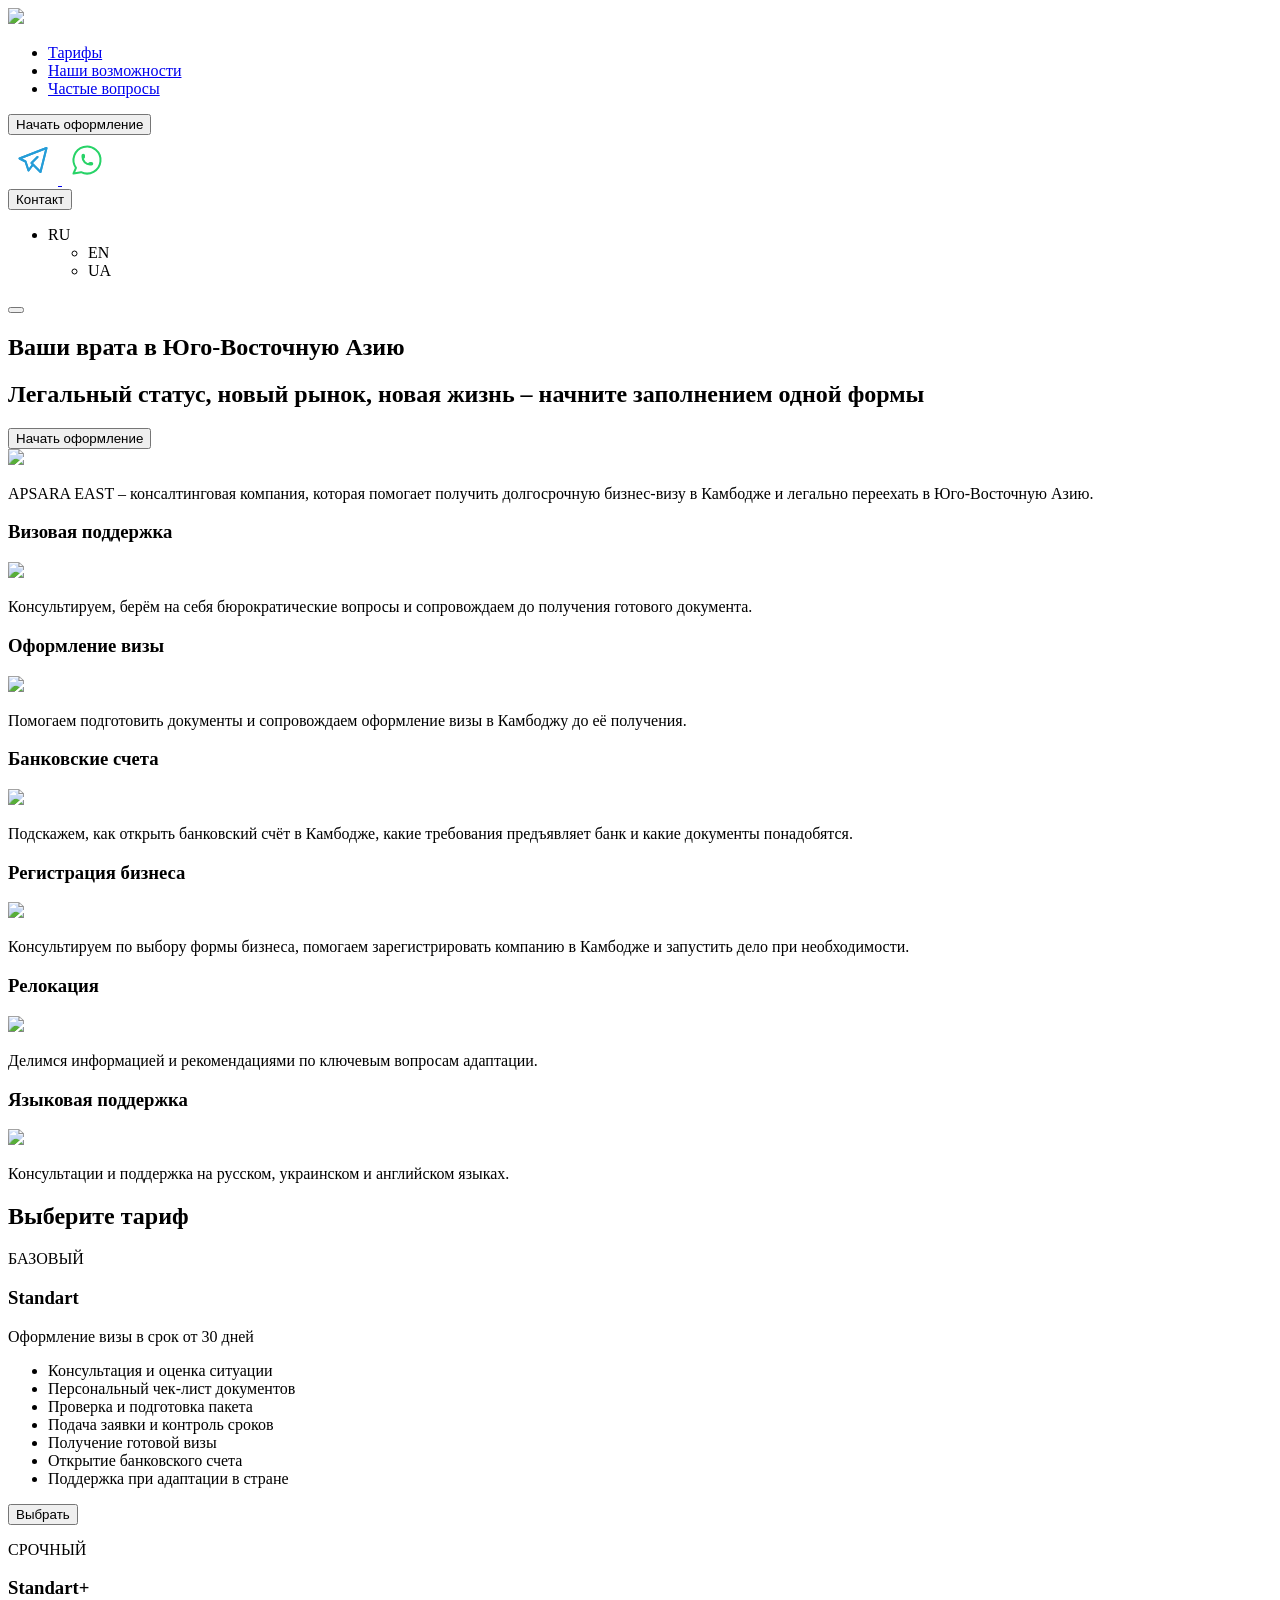
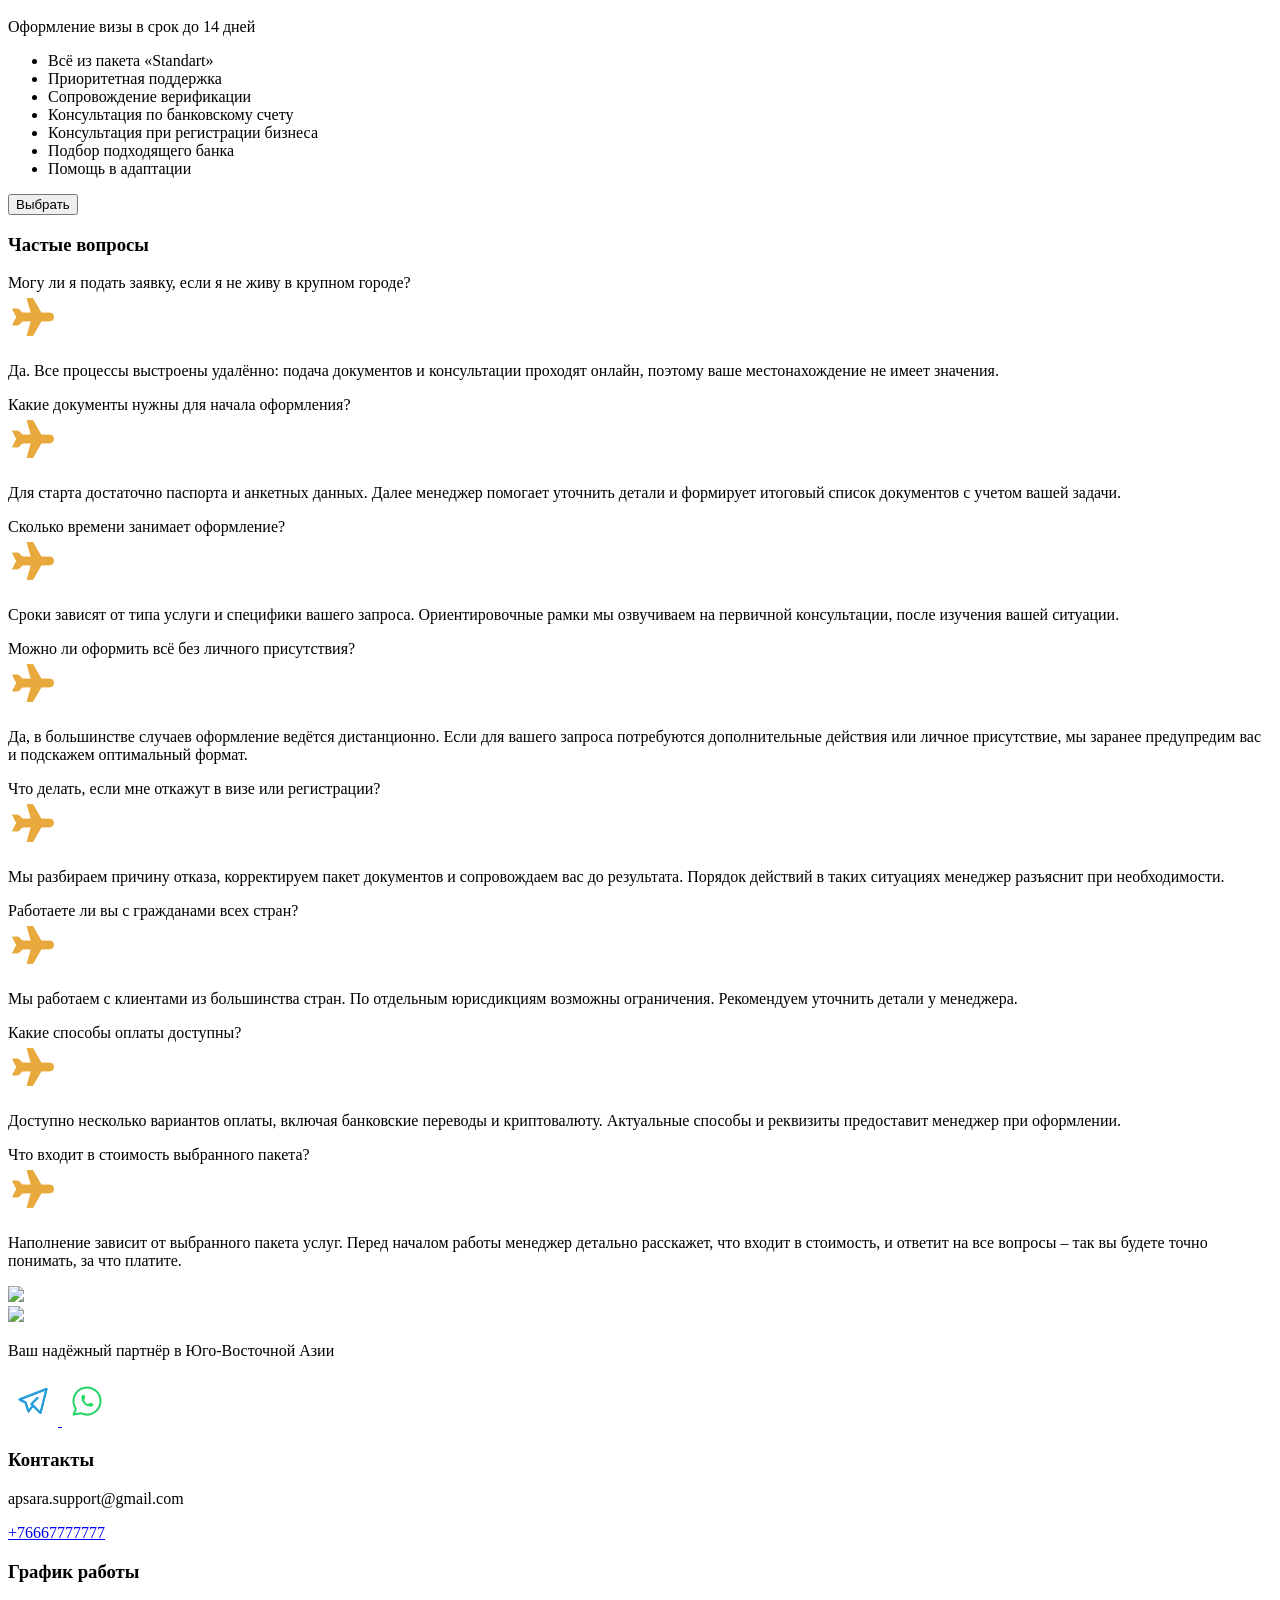
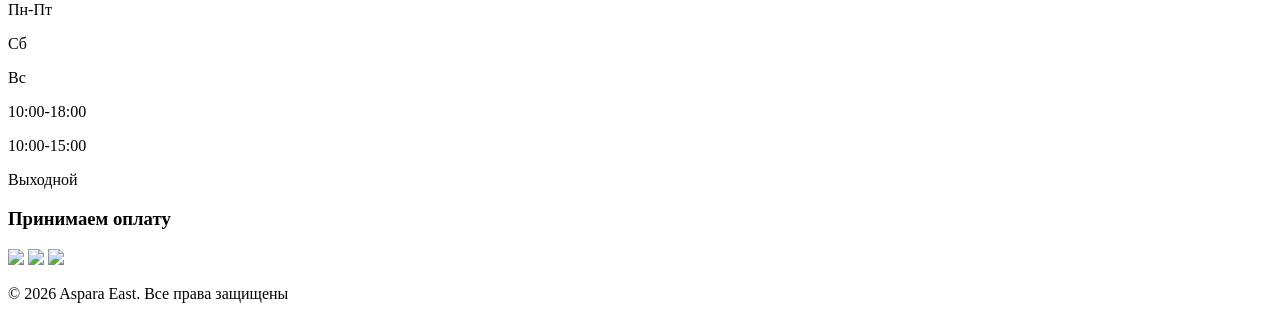
==== commit b1e255d9: "path_test0" ====
--- a/ru/index.html
+++ b/ru/index.html
@@ -5,25 +5,25 @@
 	<meta charset="UTF-8">
 	<meta name="viewport" content="width=device-width, initial-scale=1.0, viewport-fit=cover">
 	<title>APSARA EAST</title>
-	<link rel="icon" href="/img/favicon.ico" type="image/svg+xml">
+	<link rel="icon" href="img/favicon.ico" type="image/svg+xml">
 	<link rel="preconnect" href="https://fonts.googleapis.com">
 	<link rel="preconnect" href="https://fonts.gstatic.com" crossorigin>
 	<link
 		href="https://fonts.googleapis.com/css2?family=Montserrat:ital,wght@0,100..900;1,100..900&family=PT+Serif:ital,wght@0,400;0,700;1,400;1,700&display=swap"
 		rel="stylesheet">
-	<link rel="stylesheet" href="/css/style.css">
-	<link rel="alternate" hreflang="ru" href="/ru/index.html">
-	<link rel="alternate" hreflang="uk" href="/uk/index.html">
-	<link rel="alternate" hreflang="en" href="/index.html">
-	<link rel="alternate" hreflang="x-default" href="/index.html">
+	<link rel="stylesheet" href="css/style.css">
+	<link rel="alternate" hreflang="ru" href="ru/index.html">
+	<link rel="alternate" hreflang="uk" href="uk/index.html">
+	<link rel="alternate" hreflang="en" href="index.html">
+	<link rel="alternate" hreflang="x-default" href="index.html">
 </head>
 
 <body>
 	<header>
 		<div class="header__container">
 			<div class="header__logo">
-				<a class="header__logo-link" href="/ru/index.html">
-					<img class="header__logo-img" src="/img/logo.svg">
+				<a class="header__logo-link" href="ru/index.html">
+					<img class="header__logo-img" src="img/logo.svg">
 				</a>
 
 			</div>
@@ -142,7 +142,7 @@
 		<section class="about" id="about">
 			<div class="about__container container">
 				<aside class="about__desc">
-					<img class="about__desc-img" src="/img/about.webp">
+					<img class="about__desc-img" src="img/about.webp">
 					<div class="about__desc-inner">
 						<p class="about__desc-text"><span class="desc__wrap">APSARA EAST</span> –
 							консалтинговая&nbsp;компания,
@@ -156,7 +156,7 @@
 					<article class="about__card">
 						<div class="about__card-top">
 							<h3 class="about__card-title">Визовая поддержка</h3>
-							<img class="about__card-icon" src="/img/about_world.svg">
+							<img class="about__card-icon" src="img/about_world.svg">
 						</div>
 						<div class="about__card-bottom">
 							<p class="about__card-text">
@@ -170,7 +170,7 @@
 					<article class="about__card about__card--invert">
 						<div class="about__card-top">
 							<h3 class="about__card-title">Оформление визы</h3>
-							<img class="about__card-icon" src="/img/about_fingerprint.svg">
+							<img class="about__card-icon" src="img/about_fingerprint.svg">
 						</div>
 						<div class="about__card-bottom">
 							<p class="about__card-text">
@@ -182,7 +182,7 @@
 					<article class="about__card about__card--invert">
 						<div class="about__card-top">
 							<h3 class="about__card-title">Банковские счета</h3>
-							<img class="about__card-icon" src="/img/about_transaction.svg">
+							<img class="about__card-icon" src="img/about_transaction.svg">
 						</div>
 						<div class="about__card-bottom">
 							<p class="about__card-text">
@@ -196,7 +196,7 @@
 					<article class="about__card">
 						<div class="about__card-top">
 							<h3 class="about__card-title">Регистрация бизнеса</h3>
-							<img class="about__card-icon" src="/img/about_briefcase.svg">
+							<img class="about__card-icon" src="img/about_briefcase.svg">
 						</div>
 						<div class="about__card-bottom">
 							<p class="about__card-text">
@@ -208,7 +208,7 @@
 					<article class="about__card">
 						<div class="about__card-top">
 							<h3 class="about__card-title">Релокация</h3>
-							<img class="about__card-icon" src="/img/about_shield-check.svg">
+							<img class="about__card-icon" src="img/about_shield-check.svg">
 						</div>
 						<div class="about__card-bottom">
 							<p class="about__card-text">
@@ -219,7 +219,7 @@
 					<article class="about__card about__card--invert">
 						<div class="about__card-top">
 							<h3 class="about__card-title">Языковая поддержка</h3>
-							<img class="about__card-icon" src="/img/about_lang-support.svg">
+							<img class="about__card-icon" src="img/about_lang-support.svg">
 						</div>
 						<div class="about__card-bottom">
 							<p class="about__card-text">
@@ -575,7 +575,7 @@
 						</div>
 					</div>
 					<aside class="faq__media">
-						<img class="faq__media-img" src="/img/faq.webp">
+						<img class="faq__media-img" src="img/faq.webp">
 					</aside>
 				</div>
 			</div>
@@ -593,16 +593,16 @@
 
 
 					<aside class="popup__aside">
-						<h2 class="popup__title" id="popup-title">Обсудим детали вашей визы в Камбоджу</h2>
+						<h2 class="popup__title" id="popup-title">Let's discuss your Cambodia visa details</h2>
 						<ul class="popup__features">
-							<li class="popup__feature"><img src="/img/popup_clock.svg" alt="">Ответим в течение часа
+							<li class="popup__feature"><img src="img/popup_clock.svg" alt="">We'll reply within an hour
 							</li>
-							<li class="popup__feature"><img src="/img/popup_stat.svg" alt="">Персональный подход</li>
-							<li class="popup__feature"><img src="/img/popup_sheet.svg" alt="">Поможем в сборе документов
+							<li class="popup__feature"><img src="img/popup_stat.svg" alt="">Individual approach</li>
+							<li class="popup__feature"><img src="img/popup_sheet.svg" alt="">We handle the paperwork
 							</li>
-							<li class="popup__feature"><img src="/img/popup_check.svg" alt="">Поддержка на каждом этапе
+							<li class="popup__feature"><img src="img/popup_check.svg" alt="">Step-by-step support
 							</li>
-							<li class="popup__feature"><img src="/img/popup_lock.svg" alt="">Данные под защитой</li>
+							<li class="popup__feature"><img src="img/popup_lock.svg" alt="">Secure & Confidential</li>
 						</ul>
 					</aside>
 
@@ -616,13 +616,13 @@
 
 							<div class="form__card-row">
 								<div class="form__card-group">
-									<label class="form__card-label" for="name">Имя<span
+									<label class="form__card-label" for="name">First Name<span
 											class="label-required">*</span></label>
 									<input class="form__card-input" type="text" maxlength="31" id="name" name="name"
 										placeholder="Иван" required>
 								</div>
 								<div class="form__card-group">
-									<label class="form__card-label" for="surname">Фамилия<span
+									<label class="form__card-label" for="surname">Last Name<span
 											class="label-required">*</span></label>
 									<input class="form__card-input" type="text" maxlength="31" id="surname"
 										name="surname" placeholder="Иванов" required>
@@ -630,22 +630,22 @@
 							</div>
 
 							<div class="form__card-group">
-								<label class="form__card-label" for="email">Почта<span
+								<label class="form__card-label" for="email">Email<span
 										class="label-required">*</span></label>
 								<input class="form__card-input" type="email" id="email" maxlength="100" name="email"
 									placeholder="example@gmail.com" required>
 							</div>
 
 							<div class="form__card-group">
-								<label class="form__card-label" for="phone">Телефон<span
+								<label class="form__card-label" for="phone">Phone Number*<span
 										class="label-required">*</span></label>
-								<input class="form__card-input" type="tel" maxlength="15" id="phone" name="phone"
-									placeholder="+7" required>
+								<input class="form__card-input" type="tel" inputmode="numeric" maxlength="15" id="phone"
+									name="phone" placeholder="+7" required>
 							</div>
 
 							<div class="form__card-group">
 								<label class="form__card-label" for="country-input">
-									Страна<span class="label-required">*</span>
+									Country<span class="label-required">*</span>
 								</label>
 								<div class="form__card-wrap custom-select" id="custom-country-select">
 									<input class="form__card-input" type="text" id="country-input" name="country"
@@ -655,7 +655,7 @@
 							</div>
 
 							<div class="form__card-group">
-								<label class="form__card-label" id="service-label">Выбор пакета<span
+								<label class="form__card-label" id="service-label">Select a Service Package<span
 										class="label-required">*</span></label>
 								<div class="form__card-wrap custom-select" id="custom-service-select">
 									<input type="hidden" id="service" name="service" value="" required>
@@ -674,7 +674,7 @@
 
 							<div class="form__card-row">
 								<fieldset class="form__messengers">
-									<legend class="form__card-label">Мессенджер (опционально)</legend>
+									<legend class="form__card-label">Messenger (optional)</legend>
 
 									<div class="form__messenger">
 										<svg class="form__messenger-icon" width="22" height="22" viewBox="0 0 24 24"
@@ -692,8 +692,9 @@
 											<path
 												d="M12 2a10 10 0 0 0-8.6 15.1L2 22l5-1.3A10 10 0 1 0 12 2zm0 18.2c-1.5 0-3-.4-4.3-1.2l-.3-.2-3 .8.8-2.9-.2-.3A8.2 8.2 0 1 1 12 20.2zm4.5-6.1c-.2-.1-1.5-.7-1.7-.8-.2-.1-.4-.1-.6.1-.2.2-.6.8-.8 1-.1.2-.3.2-.5.1a6.7 6.7 0 0 1-3.3-2.9c-.3-.4 0-.5.2-.7l.4-.5c.1-.2.1-.3 0-.5l-.8-1.9c-.2-.5-.4-.4-.6-.4h-.5c-.2 0-.5.1-.7.3-.9.9-1.1 2.2-.2 3.9a11.6 11.6 0 0 0 4.5 4.2c1.7.8 2.4.9 3.2.7.5-.1 1.5-.6 1.7-1.2.2-.6.2-1.1.1-1.2 0-.1-.2-.2-.4-.3z" />
 										</svg>
-										<input class="form__card-input" type="tel" id="whatsapp" name="whatsapp"
-											placeholder="+420770663222" autocomplete="tel" />
+										<input class="form__card-input" type="tel" inputmode="numeric" maxlength="14"
+											id="whatsapp" name="whatsapp" placeholder="+420770663222"
+											autocomplete="tel">
 									</div>
 								</fieldset>
 							</div>
@@ -704,11 +705,11 @@
 									<rect x="2" y="4" width="20" height="16" rx="2"></rect>
 									<path d="m22 7-8.97 5.7a1.94 1.94 0 0 1-2.06 0L2 7"></path>
 								</svg>
-								Отправить заявку
+								Submit
 							</button>
-							<p class="form__card-note">Нажимая «Отправить», вы соглашаетесь на обработку ваших
-								персональных
-								данных с целью обратной связи.</p>
+							<p class="form__card-note">By clicking "Submit", you consent to&nbsp;the&nbsp;processing of
+								your
+								personal data for the purpose of contacting you.</p>
 						</form>
 					</div>
 				</div>
@@ -721,7 +722,7 @@
 			<div class="footer__top">
 				<div class="footer__socials">
 					<div class="footer__logo">
-						<img class="footer__logo-img" src="/img/logo.svg">
+						<img class="footer__logo-img" src="img/logo.svg">
 					</div>
 					<p class="footer__socials-text">Ваш надёжный партнёр
 						в Юго-Восточной Азии</p>
@@ -806,9 +807,9 @@
 				<div class="footer__pay-methods">
 					<h3 class="footer__column-title">Принимаем оплату</h3>
 					<div class="pay-methods">
-						<img class="pay-method__icon" src="/img/footer_mastercard.svg">
-						<img class="pay-method__icon" src="/img/footer_visa.svg">
-						<img class="pay-method__icon" src="/img/footer_crypto.svg">
+						<img class="pay-method__icon" src="img/footer_mastercard.svg">
+						<img class="pay-method__icon" src="img/footer_visa.svg">
+						<img class="pay-method__icon" src="img/footer_crypto.svg">
 					</div>
 
 				</div>
@@ -821,7 +822,7 @@
 		</div>
 	</footer>
 
-	<script src="/js/scripts.js"></script>
+	<script src="js/scripts.js"></script>
 </body>
 
 </html>
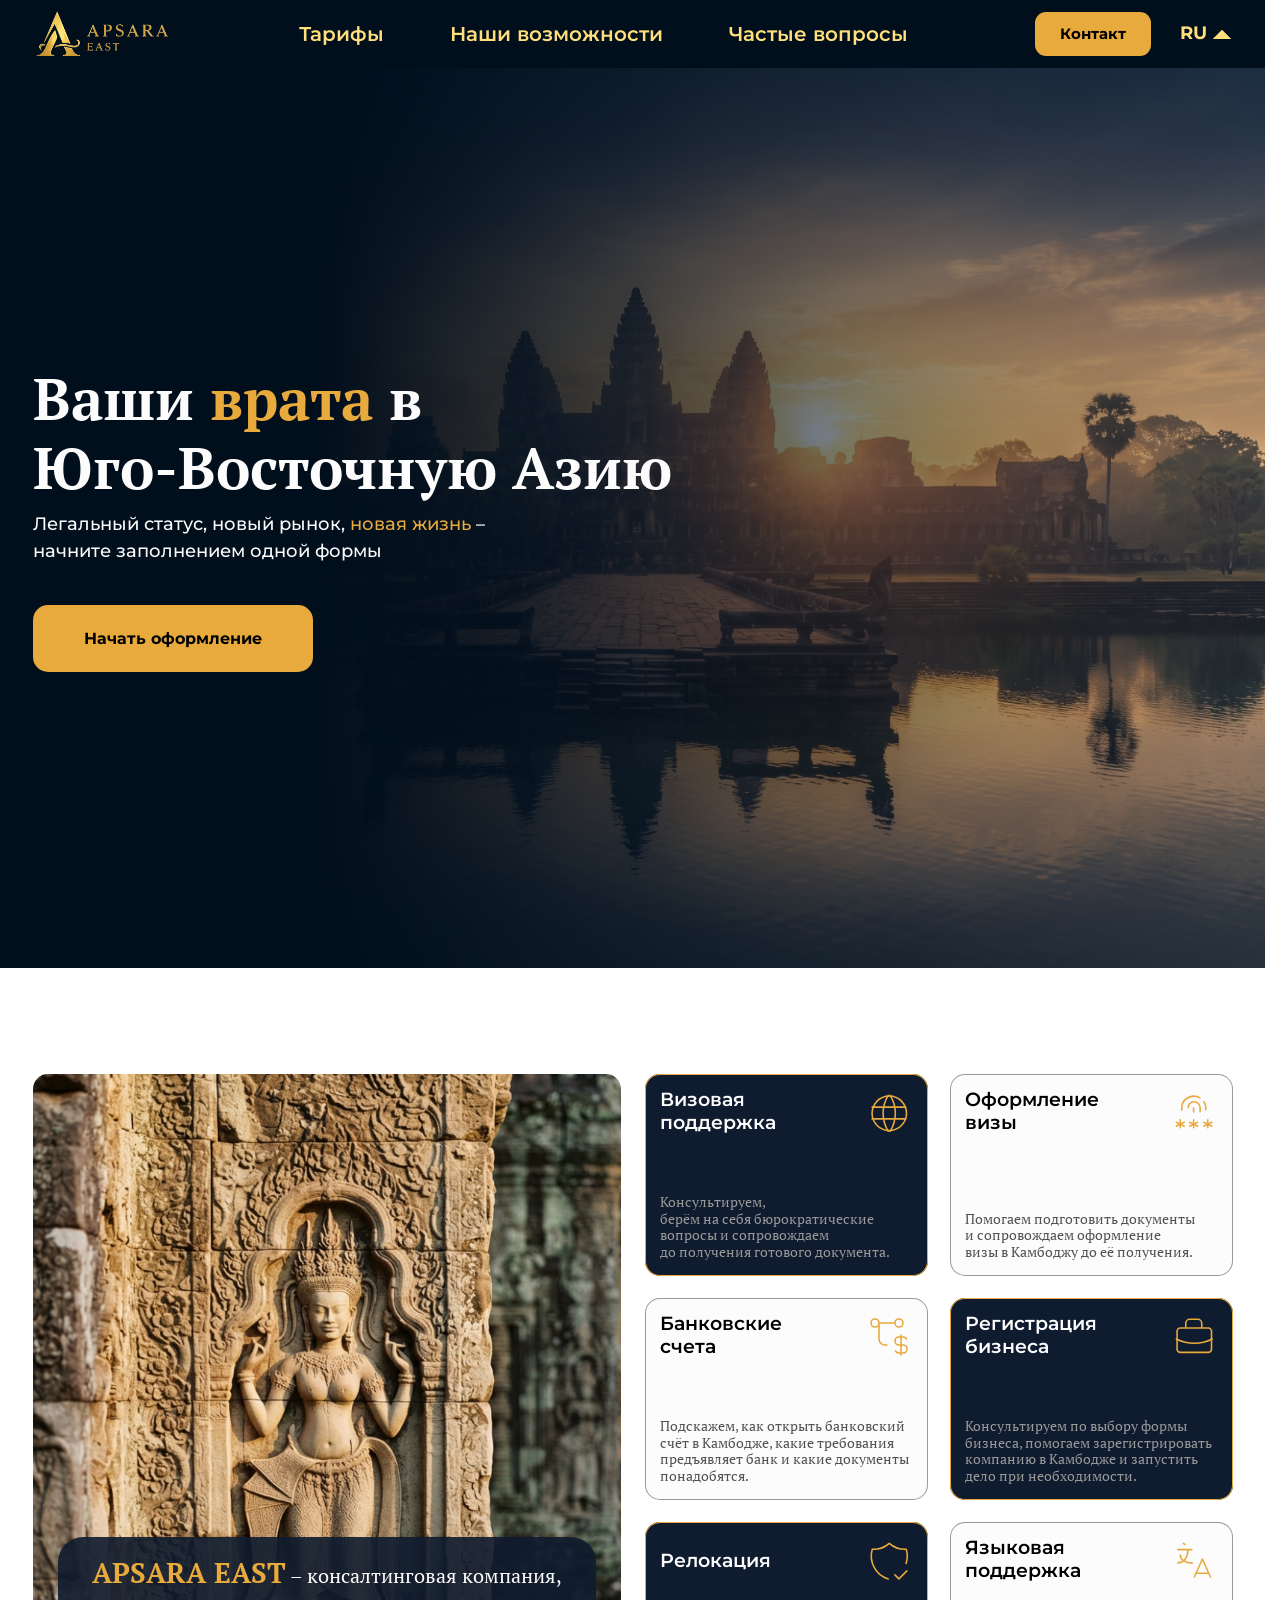
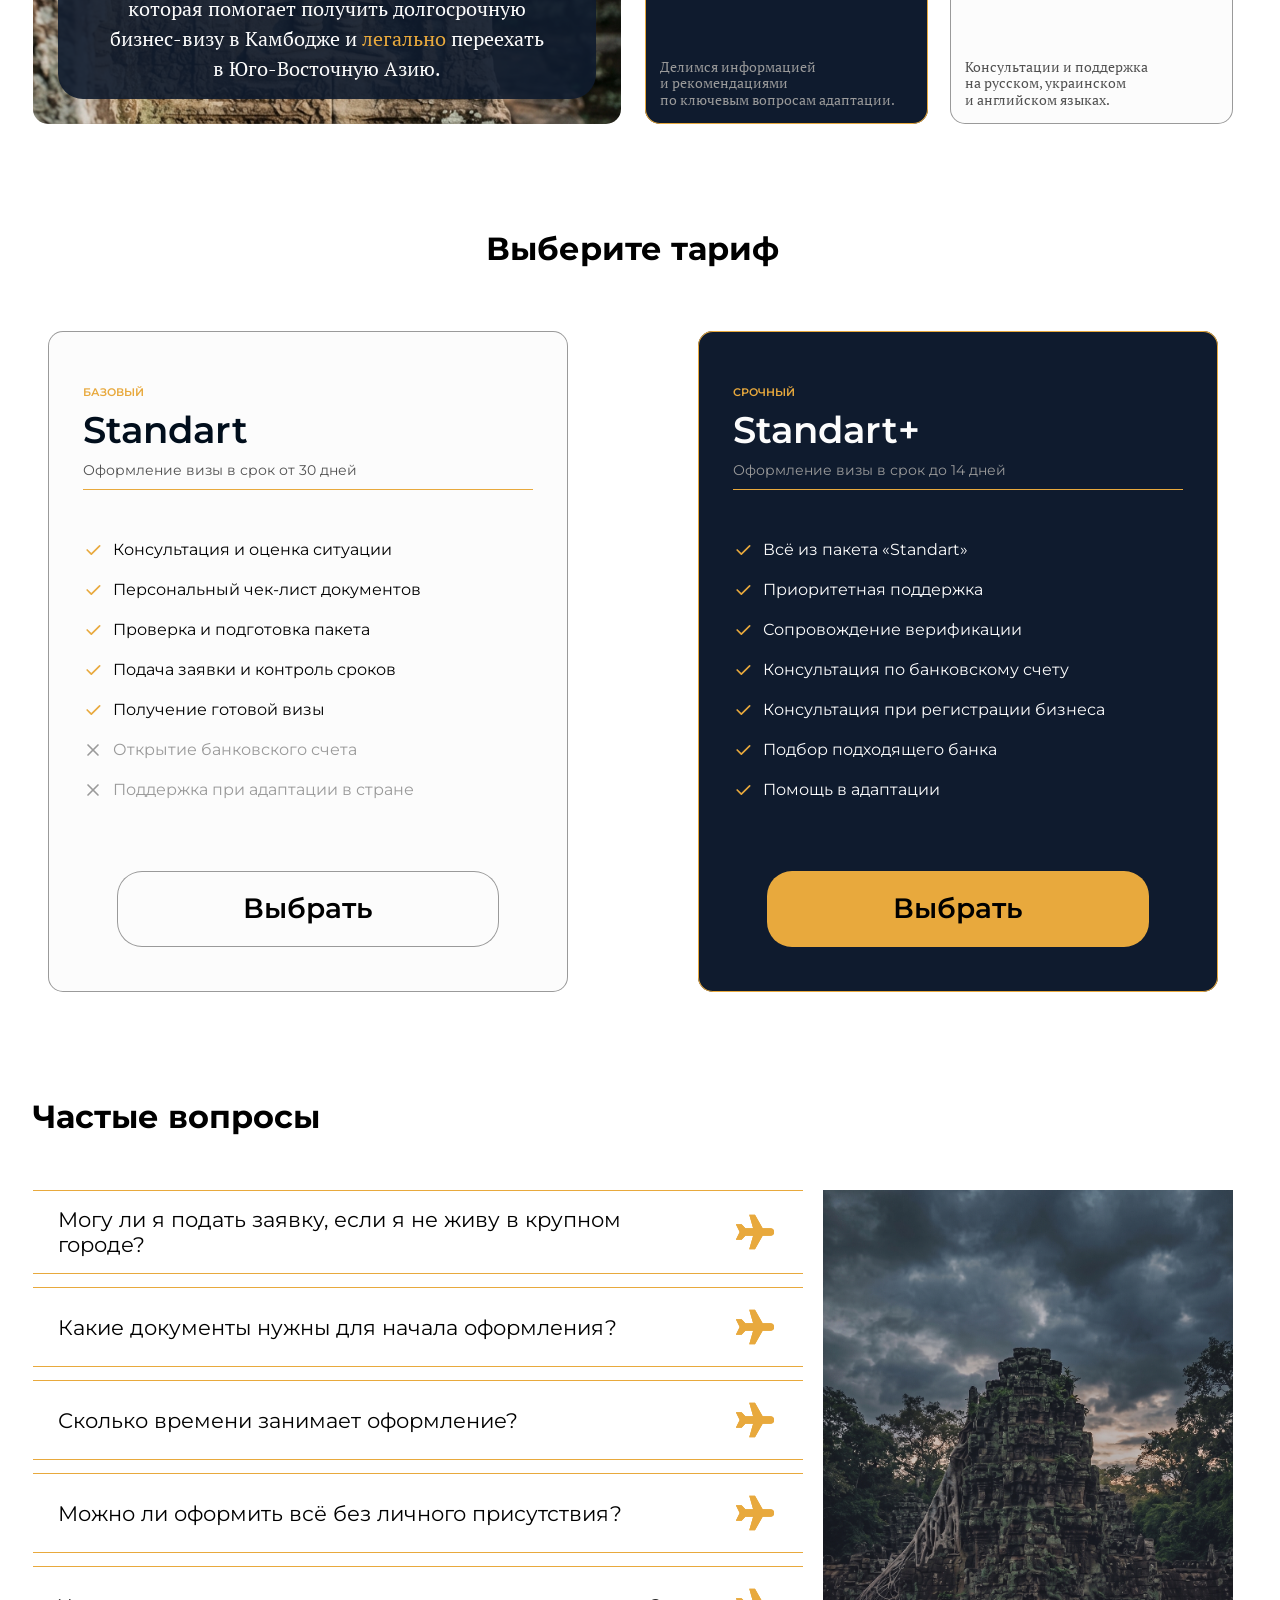
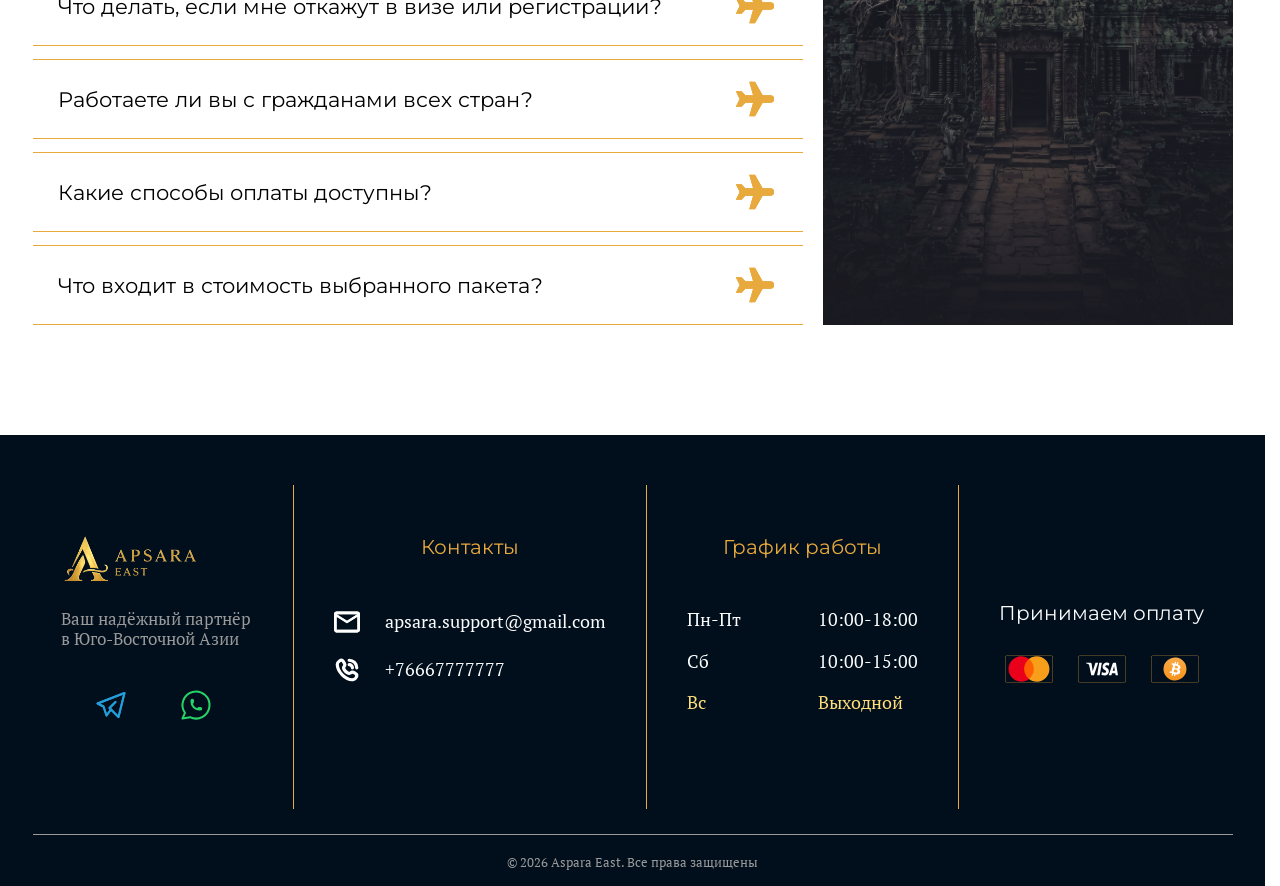
==== commit 506be9c4: "path_test1" ====
--- a/ru/index.html
+++ b/ru/index.html
@@ -5,25 +5,25 @@
 	<meta charset="UTF-8">
 	<meta name="viewport" content="width=device-width, initial-scale=1.0, viewport-fit=cover">
 	<title>APSARA EAST</title>
-	<link rel="icon" href="img/favicon.ico" type="image/svg+xml">
+	<link rel="icon" href="../img/favicon.ico" type="image/svg+xml">
 	<link rel="preconnect" href="https://fonts.googleapis.com">
 	<link rel="preconnect" href="https://fonts.gstatic.com" crossorigin>
 	<link
 		href="https://fonts.googleapis.com/css2?family=Montserrat:ital,wght@0,100..900;1,100..900&family=PT+Serif:ital,wght@0,400;0,700;1,400;1,700&display=swap"
 		rel="stylesheet">
-	<link rel="stylesheet" href="css/style.css">
-	<link rel="alternate" hreflang="ru" href="ru/index.html">
-	<link rel="alternate" hreflang="uk" href="uk/index.html">
-	<link rel="alternate" hreflang="en" href="index.html">
-	<link rel="alternate" hreflang="x-default" href="index.html">
+	<link rel="stylesheet" href="../css/style.css">
+	<link rel="alternate" hreflang="ru" href="../ru/index.html">
+	<link rel="alternate" hreflang="uk" href="../uk/index.html">
+	<link rel="alternate" hreflang="en" href="../index.html">
+	<link rel="alternate" hreflang="x-default" href="../index.html">
 </head>
 
 <body>
 	<header>
 		<div class="header__container">
 			<div class="header__logo">
-				<a class="header__logo-link" href="ru/index.html">
-					<img class="header__logo-img" src="img/logo.svg">
+				<a class="header__logo-link" href="../ru/index.html">
+					<img class="header__logo-img" src="../img/logo.svg">
 				</a>
 
 			</div>
@@ -106,16 +106,17 @@
 
 			<div class="header__actions">
 				<button class="header__contact-btn" data-popup-open>Контакт</button>
-				<ul class="header__langs">
-					<li class="header__lang">
-						RU
-						<ul class="langs__dropdown">
-							<li class="dropdown__lang">EN</li>
-							<li class="dropdown__lang">UA</li>
-						</ul>
-					</li>
-
-				</ul>
+				<details class="header__lang">
+					<summary>RU</summary>
+					<ul class="langs__dropdown">
+						<li class="dropdown__lang">
+							<a href="../index.html" hreflang="ru">EN</a>
+						</li>
+						<li class="dropdown__lang">
+							<a href="../uk/index.html" hreflang="uk">UA</a>
+						</li>
+					</ul>
+				</details>
 				<button type="button" class="header__burger" aria-label="Меню" onclick="toggleMenu()">
 					<span></span>
 					<span></span>
@@ -142,7 +143,7 @@
 		<section class="about" id="about">
 			<div class="about__container container">
 				<aside class="about__desc">
-					<img class="about__desc-img" src="img/about.webp">
+					<img class="about__desc-img" src="../img/about.webp">
 					<div class="about__desc-inner">
 						<p class="about__desc-text"><span class="desc__wrap">APSARA EAST</span> –
 							консалтинговая&nbsp;компания,
@@ -156,7 +157,7 @@
 					<article class="about__card">
 						<div class="about__card-top">
 							<h3 class="about__card-title">Визовая поддержка</h3>
-							<img class="about__card-icon" src="img/about_world.svg">
+							<img class="about__card-icon" src="../img/about_world.svg">
 						</div>
 						<div class="about__card-bottom">
 							<p class="about__card-text">
@@ -170,7 +171,7 @@
 					<article class="about__card about__card--invert">
 						<div class="about__card-top">
 							<h3 class="about__card-title">Оформление визы</h3>
-							<img class="about__card-icon" src="img/about_fingerprint.svg">
+							<img class="about__card-icon" src="../img/about_fingerprint.svg">
 						</div>
 						<div class="about__card-bottom">
 							<p class="about__card-text">
@@ -182,7 +183,7 @@
 					<article class="about__card about__card--invert">
 						<div class="about__card-top">
 							<h3 class="about__card-title">Банковские счета</h3>
-							<img class="about__card-icon" src="img/about_transaction.svg">
+							<img class="about__card-icon" src="../img/about_transaction.svg">
 						</div>
 						<div class="about__card-bottom">
 							<p class="about__card-text">
@@ -196,7 +197,7 @@
 					<article class="about__card">
 						<div class="about__card-top">
 							<h3 class="about__card-title">Регистрация бизнеса</h3>
-							<img class="about__card-icon" src="img/about_briefcase.svg">
+							<img class="about__card-icon" src="../img/about_briefcase.svg">
 						</div>
 						<div class="about__card-bottom">
 							<p class="about__card-text">
@@ -208,7 +209,7 @@
 					<article class="about__card">
 						<div class="about__card-top">
 							<h3 class="about__card-title">Релокация</h3>
-							<img class="about__card-icon" src="img/about_shield-check.svg">
+							<img class="about__card-icon" src="../img/about_shield-check.svg">
 						</div>
 						<div class="about__card-bottom">
 							<p class="about__card-text">
@@ -219,7 +220,7 @@
 					<article class="about__card about__card--invert">
 						<div class="about__card-top">
 							<h3 class="about__card-title">Языковая поддержка</h3>
-							<img class="about__card-icon" src="img/about_lang-support.svg">
+							<img class="about__card-icon" src="../img/about_lang-support.svg">
 						</div>
 						<div class="about__card-bottom">
 							<p class="about__card-text">
@@ -575,7 +576,7 @@
 						</div>
 					</div>
 					<aside class="faq__media">
-						<img class="faq__media-img" src="img/faq.webp">
+						<img class="faq__media-img" src="../img/faq.webp">
 					</aside>
 				</div>
 			</div>
@@ -595,14 +596,16 @@
 					<aside class="popup__aside">
 						<h2 class="popup__title" id="popup-title">Let's discuss your Cambodia visa details</h2>
 						<ul class="popup__features">
-							<li class="popup__feature"><img src="img/popup_clock.svg" alt="">We'll reply within an hour
+							<li class="popup__feature"><img src="../img/popup_clock.svg" alt="">We'll reply within an
+								hour
 							</li>
-							<li class="popup__feature"><img src="img/popup_stat.svg" alt="">Individual approach</li>
-							<li class="popup__feature"><img src="img/popup_sheet.svg" alt="">We handle the paperwork
+							<li class="popup__feature"><img src="../img/popup_stat.svg" alt="">Individual approach</li>
+							<li class="popup__feature"><img src="../img/popup_sheet.svg" alt="">We handle the paperwork
 							</li>
-							<li class="popup__feature"><img src="img/popup_check.svg" alt="">Step-by-step support
+							<li class="popup__feature"><img src="../img/popup_check.svg" alt="">Step-by-step support
 							</li>
-							<li class="popup__feature"><img src="img/popup_lock.svg" alt="">Secure & Confidential</li>
+							<li class="popup__feature"><img src="../img/popup_lock.svg" alt="">Secure & Confidential
+							</li>
 						</ul>
 					</aside>
 
@@ -722,7 +725,7 @@
 			<div class="footer__top">
 				<div class="footer__socials">
 					<div class="footer__logo">
-						<img class="footer__logo-img" src="img/logo.svg">
+						<img class="footer__logo-img" src="../img/logo.svg">
 					</div>
 					<p class="footer__socials-text">Ваш надёжный партнёр
 						в Юго-Восточной Азии</p>
@@ -807,9 +810,9 @@
 				<div class="footer__pay-methods">
 					<h3 class="footer__column-title">Принимаем оплату</h3>
 					<div class="pay-methods">
-						<img class="pay-method__icon" src="img/footer_mastercard.svg">
-						<img class="pay-method__icon" src="img/footer_visa.svg">
-						<img class="pay-method__icon" src="img/footer_crypto.svg">
+						<img class="pay-method__icon" src="../img/footer_mastercard.svg">
+						<img class="pay-method__icon" src="../img/footer_visa.svg">
+						<img class="pay-method__icon" src="../img/footer_crypto.svg">
 					</div>
 
 				</div>
@@ -822,7 +825,7 @@
 		</div>
 	</footer>
 
-	<script src="js/scripts.js"></script>
+	<script src="../js/scripts.js"></script>
 </body>
 
 </html>
--- a/css/style.css
+++ b/css/style.css
@@ -0,0 +1,3425 @@
+@charset "UTF-8";
+* {
+  padding: 0;
+  margin: 0;
+  box-sizing: border-box;
+  list-style: none;
+  text-decoration: none;
+}
+
+html {
+  scroll-behavior: smooth;
+  -webkit-overflow-scrolling: touch;
+  scrollbar-gutter: stable;
+}
+
+#about {
+  scroll-margin-top: 77px;
+}
+
+#services {
+  scroll-margin-top: 112px;
+}
+
+#faq {
+  scroll-margin-top: 112px;
+}
+
+.container {
+  max-width: 1600px;
+  margin: auto;
+}
+
+.popup {
+  position: fixed;
+  inset: 0;
+  margin: auto;
+  width: min(1280px, 100% - 32px);
+  max-height: calc(100vh - 32px);
+  max-height: calc(100dvh - 32px - env(safe-area-inset-top, 0px) - env(safe-area-inset-bottom, 0px));
+  padding: 0;
+  border: none;
+  border-radius: 30px;
+  background: #fcfcfc;
+  overflow-y: auto;
+  -webkit-overflow-scrolling: touch;
+}
+.popup::backdrop {
+  background: rgba(1, 14, 28, 0.7);
+  backdrop-filter: blur(4px);
+}
+.popup[open] {
+  animation: popup-in 0.3s ease;
+  will-change: transform;
+}
+.popup[open]::backdrop {
+  animation: fade-in 0.3s ease;
+}
+.popup .popup__inner {
+  display: flex;
+  flex-direction: column;
+  padding: 16px;
+}
+.popup .popup__inner .popup__close {
+  align-self: flex-end;
+  background: none;
+  border: none;
+  color: #e8a93d;
+  cursor: pointer;
+  transition: transform 0.2s;
+}
+.popup .popup__inner .popup__close:focus-visible {
+  outline: none;
+}
+.popup .popup__inner .popup__content {
+  position: relative;
+  display: flex;
+  gap: 32px;
+  padding: 0px 94px 20px;
+}
+.popup .popup__inner .popup__content .popup__aside {
+  flex: 0.8 1 0;
+  min-width: 0;
+  max-width: 408px;
+  display: flex;
+  flex-direction: column;
+  justify-content: space-between;
+  padding: 32px 24px;
+  border-radius: 45px 0 45px 0;
+  color: #fcfcfc;
+  background: linear-gradient(118deg, #010e1c 72%, #e8a93d 105%);
+}
+.popup .popup__inner .popup__content .popup__aside .popup__title {
+  font-family: "Montserrat", sans-serif;
+  max-width: 312px;
+  color: #fcfcfc;
+  font-family: "Montserrat", sans-serif;
+  font-style: normal;
+  font-size: 46px;
+  font-weight: 400;
+  line-height: 1.2;
+  letter-spacing: 0;
+}
+.popup .popup__inner .popup__content .popup__aside .popup__features {
+  display: flex;
+  flex-direction: column;
+  gap: 8px;
+}
+.popup .popup__inner .popup__content .popup__aside .popup__features .popup__feature {
+  display: flex;
+  align-items: center;
+  gap: 10px;
+  color: #9a9a9a;
+  font-family: "PT Serif", serif;
+  font-size: 15px;
+  font-style: normal;
+  font-weight: 400;
+  line-height: 1.2;
+  letter-spacing: 0;
+}
+.popup .popup__inner .popup__content .popup__aside .popup__features .popup__feature img {
+  width: 34px;
+  height: 34px;
+}
+.popup .popup__inner .popup__content .popup__body {
+  flex: 1 1 0;
+  min-width: 0;
+}
+.popup .popup__inner .popup__content .popup__body #lead-form {
+  display: flex;
+  flex-direction: column;
+  gap: 14px;
+}
+.popup .popup__inner .popup__content .popup__body #lead-form .form__card-label {
+  font-family: "Montserrat", sans-serif;
+  font-style: normal;
+  font-size: 15px;
+  font-weight: 600;
+  color: #515151;
+  line-height: 1.2;
+  letter-spacing: 0;
+}
+.popup .popup__inner .popup__content .popup__body #lead-form .form__card-label .label-required {
+  color: red;
+}
+.popup .popup__inner .popup__content .popup__body #lead-form .form__card-input {
+  width: 100%;
+  height: 40px;
+  padding: 0 15px;
+  font-family: "Montserrat", sans-serif;
+  font-size: 17px;
+  font-weight: 700;
+  color: #fcfcfc;
+  background: #010e1c;
+  border: 1px solid transparent;
+  border-radius: 6px;
+  outline: none;
+  transition: border-color 0.2s, box-shadow 0.2s;
+}
+.popup .popup__inner .popup__content .popup__body #lead-form .form__card-input::-moz-placeholder {
+  color: #9a9a9a;
+  font-family: "Montserrat", sans-serif;
+  font-style: normal;
+  font-size: 17px;
+  font-weight: 700;
+  line-height: 1.2;
+  letter-spacing: 0;
+}
+.popup .popup__inner .popup__content .popup__body #lead-form .form__card-input::placeholder {
+  color: #9a9a9a;
+  font-family: "Montserrat", sans-serif;
+  font-style: normal;
+  font-size: 17px;
+  font-weight: 700;
+  line-height: 1.2;
+  letter-spacing: 0;
+}
+.popup .popup__inner .popup__content .popup__body #lead-form .form__card-input:focus {
+  border-color: #e8a93d;
+}
+.popup .popup__inner .popup__content .popup__body #lead-form .form__card-input:user-invalid {
+  border-color: red;
+}
+.popup .popup__inner .popup__content .popup__body #lead-form .form__card-input:-webkit-autofill {
+  -webkit-text-fill-color: #fcfcfc;
+  -webkit-box-shadow: 0 0 0 1000px #010e1c inset;
+  caret-color: #fcfcfc;
+}
+.popup .popup__inner .popup__content .popup__body #lead-form .form__card-row {
+  display: flex;
+  gap: 16px;
+}
+.popup .popup__inner .popup__content .popup__body #lead-form .form__card-row > * {
+  flex: 1 1 0;
+}
+.popup .popup__inner .popup__content .popup__body #lead-form .form__card-row .form__messengers {
+  display: flex;
+  gap: 16px;
+  padding: 0;
+  margin: 0;
+  border: none;
+  min-width: 0;
+}
+.popup .popup__inner .popup__content .popup__body #lead-form .form__card-row .form__messengers legend {
+  padding: 0;
+  margin-bottom: 6px;
+}
+.popup .popup__inner .popup__content .popup__body #lead-form .form__card-row .form__messengers .form__messenger {
+  flex: 1 1 0;
+  min-width: 0;
+  display: flex;
+}
+.popup .popup__inner .popup__content .popup__body #lead-form .form__card-row .form__messengers .form__messenger .form__messenger-icon {
+  flex-shrink: 0;
+  box-sizing: content-box;
+  padding: 9px;
+  background: #010e1c;
+  border-radius: 6px 0px 0px 6px;
+}
+.popup .popup__inner .popup__content .popup__body #lead-form .form__card-row .form__messengers .form__messenger:nth-of-type(2) .form__messenger-icon {
+  padding: 8px 7px 8px 9px;
+}
+.popup .popup__inner .popup__content .popup__body #lead-form .form__card-row .form__messengers .form__card-input {
+  border-radius: 0px 6px 6px 0px;
+  border-left: 1px solid #e8a93d;
+}
+.popup .popup__inner .popup__content .popup__body #lead-form .form__card-group {
+  display: flex;
+  flex-direction: column;
+  gap: 8px;
+  min-width: 0;
+}
+.popup .popup__inner .popup__content .popup__body #lead-form .form__card-group .form__card-wrap {
+  position: relative;
+}
+.popup .popup__inner .popup__content .popup__body #lead-form .form__card-group .form__card-wrap::after {
+  content: "";
+  position: absolute;
+  top: 50%;
+  right: 14px;
+  width: 0;
+  height: 0;
+  border-left: 6px solid transparent;
+  border-right: 6px solid transparent;
+  border-top: 7px solid #e8a93d;
+  transform: translateY(-50%);
+  pointer-events: none;
+  transition: transform 0.2s ease;
+}
+.popup .popup__inner .popup__content .popup__body #lead-form .form__card-group .form__card-wrap.is-open::after {
+  transform: translateY(-50%) rotate(180deg);
+}
+.popup .popup__inner .popup__content .popup__body #lead-form .form__card-group .form__card-wrap .custom-select__button {
+  display: flex;
+  align-items: center;
+  text-align: left;
+  cursor: pointer;
+  padding-right: 40px;
+  border: 1px solid transparent;
+}
+.popup .popup__inner .popup__content .popup__body #lead-form .form__card-group .form__card-wrap .custom-select__button.is-placeholder {
+  color: #9a9a9a;
+}
+.popup .popup__inner .popup__content .popup__body #lead-form .form__card-group .form__card-wrap .custom-select__list {
+  display: none;
+  position: absolute;
+  top: calc(100% + 4px);
+  left: 0;
+  width: 100%;
+  max-height: 220px;
+  overflow-y: auto;
+  -webkit-overflow-scrolling: touch;
+  background: #010e1c;
+  border: 1px solid #e8a93d;
+  border-radius: 6px;
+  padding: 6px 0;
+  z-index: 50;
+  box-shadow: 0 8px 16px rgba(0, 0, 0, 0.4);
+}
+.popup .popup__inner .popup__content .popup__body #lead-form .form__card-group .form__card-wrap .custom-select__list .custom-select__item {
+  padding: 10px 15px;
+  font-family: "Montserrat", sans-serif;
+  font-size: 17px;
+  font-weight: 700;
+  color: #fcfcfc;
+  cursor: pointer;
+  transition: background-color 0.2s, color 0.2s;
+}
+.popup .popup__inner .popup__content .popup__body #lead-form .form__card-group .form__card-wrap .custom-select__list .custom-select__item:hover {
+  background-color: rgba(232, 169, 61, 0.15);
+  color: #e8a93d;
+}
+.popup .popup__inner .popup__content .popup__body #lead-form .form__card-group .form__card-wrap .custom-select__list .custom-select__item.is-selected {
+  background-color: rgba(232, 169, 61, 0.25);
+  color: #e8a93d;
+}
+.popup .popup__inner .popup__content .popup__body #lead-form .form__card-group .form__card-wrap.is-open .custom-select__list {
+  display: block;
+}
+.popup .popup__inner .popup__content .popup__body #lead-form .form__card-group .form__card-wrap.is-error .form__card-input {
+  border-color: red;
+}
+.popup .popup__inner .popup__content .popup__body #lead-form .form__card-group .form__card-wrap.is-error .custom-select__button {
+  border-color: red;
+}
+.popup .popup__inner .popup__content .popup__body #lead-form .form__card-submit {
+  display: inline-flex;
+  align-items: center;
+  justify-content: center;
+  gap: 10px;
+  align-self: center;
+  width: min(100%, 300px);
+  padding: 22px 0px;
+  margin-top: 14px;
+  font-family: "Montserrat", sans-serif;
+  font-size: 18px;
+  font-weight: 700;
+  color: #010e1c;
+  background: #e8a93d;
+  border: none;
+  border-radius: 15px;
+  cursor: pointer;
+  transition: background 0.2s, transform 0.1s;
+}
+.popup .popup__inner .popup__content .popup__body #lead-form .form__card-note {
+  align-self: center;
+  font-family: "Montserrat", sans-serif;
+  font-style: normal;
+  font-size: 12px;
+  font-weight: 600;
+  line-height: 1.2;
+  letter-spacing: 0;
+  text-align: center;
+  color: #515151;
+  max-width: 462px;
+}
+.popup .popup__inner .popup__content .popup__body #lead-form .form__card-note:lang(ru) {
+  max-width: 354px;
+}
+
+body:has(.popup[open]),
+body:has(.header__nav.active) {
+  overflow: hidden;
+}
+
+@keyframes popup-in {
+  from {
+    opacity: 0;
+    transform: translateY(20px);
+  }
+  to {
+    opacity: 1;
+    transform: translateY(0);
+  }
+}
+@keyframes fade-in {
+  from {
+    opacity: 0;
+  }
+}
+header {
+  position: sticky;
+  top: 0;
+  z-index: 1000;
+  background-color: #010e1c;
+}
+header .header__container {
+  max-width: 1820px;
+  margin: 0 auto;
+  display: flex;
+  place-content: space-between;
+  padding: 13px 0px;
+}
+header .header__container .header__logo .header__logo-link .header__logo-img {
+  display: block;
+  width: 145px;
+  height: 50px;
+}
+header .header__container .header__nav {
+  display: flex;
+  place-items: center;
+}
+header .header__container .header__nav .header__nav-list {
+  display: flex;
+  gap: 112px;
+}
+header .header__container .header__nav .header__nav-list .header__nav-item .header__nav-link {
+  color: #ffdf7b;
+  font-size: 22px;
+  font-family: "Montserrat", sans-serif;
+  font-weight: 600;
+  font-style: normal;
+  line-height: 1.5;
+  letter-spacing: 0px;
+}
+header .header__container .header__nav .header__nav-list .header__nav-item .header__nav-link:hover {
+  color: #e8a93d;
+}
+header .header__container .header__nav .header__nav-socials .header__nav-media {
+  display: none;
+}
+header .header__container .header__nav .header__nav-contact {
+  display: none;
+}
+header .header__container .header__actions {
+  display: flex;
+  place-items: center;
+  gap: 27px;
+}
+header .header__container .header__actions .header__lang {
+  position: relative;
+  display: flex;
+  align-items: center;
+  color: #ffdf7b;
+  font-family: "Montserrat", sans-serif;
+  font-size: 18px;
+  font-weight: 700;
+  line-height: 1.2;
+}
+header .header__container .header__actions .header__lang summary {
+  display: flex;
+  align-items: center;
+  gap: 6px;
+  padding: 8px 2px;
+  cursor: pointer;
+  list-style: none;
+}
+header .header__container .header__actions .header__lang summary::-webkit-details-marker {
+  display: none;
+}
+header .header__container .header__actions .header__lang summary::after {
+  content: "";
+  width: 18px;
+  height: 9px;
+  background: url("../img/drop-down.svg") center/contain no-repeat;
+  transition: transform 0.2s;
+}
+header .header__container .header__actions .header__lang[open] summary::after {
+  transform: rotate(180deg);
+}
+header .header__container .header__actions .header__lang .langs__dropdown {
+  position: absolute;
+  top: calc(100% + 3px);
+  right: -20px;
+  display: none;
+  padding: 18px 0;
+  background: #010e1c;
+  border-radius: 12px;
+  box-shadow: 0 12px 30px rgba(1, 14, 28, 0.85);
+  z-index: 20;
+  overflow: hidden;
+}
+header .header__container .header__actions .header__lang[open] .langs__dropdown {
+  display: block;
+}
+header .header__container .header__actions .header__lang .dropdown__lang {
+  text-align: center;
+}
+header .header__container .header__actions .header__lang .dropdown__lang a {
+  display: block;
+  padding: 12px 32px;
+  color: #ffdf7b;
+  font: inherit;
+  transition: color 0.2s, background-color 0.2s;
+}
+header .header__container .header__actions .header__lang .dropdown__lang a:hover {
+  color: #e8a93d;
+  background: rgba(232, 169, 61, 0.14);
+}
+header .header__container .header__actions .header__contact-btn {
+  padding: 13px 25px;
+  border-radius: 11px;
+  background-color: #e8a93d;
+  font-family: "Montserrat", sans-serif;
+  font-size: 15px;
+  font-weight: 700;
+  line-height: 1.2;
+  letter-spacing: 0px;
+  border: none;
+}
+header .header__container .header__actions .header__contact-btn, header .header__container .header__actions .header__contact-btn:link, header .header__container .header__actions .header__contact-btn:visited, header .header__container .header__actions .header__contact-btn:hover, header .header__container .header__actions .header__contact-btn:active, header .header__container .header__actions .header__contact-btn:focus {
+  color: black;
+}
+
+.hero {
+  min-height: 100vh; /* fallback */
+  min-height: 100svh;
+  display: flex;
+  height: var(--hero-height);
+  background-image: url("../img/hero.webp");
+  background-size: cover;
+  background-position: center;
+  background-repeat: no-repeat;
+  margin-bottom: 106px;
+}
+.hero .hero__container {
+  width: 1820px;
+  display: flex;
+  flex-direction: column;
+  place-self: center;
+}
+.hero .hero__container .hero__title {
+  max-width: 718px;
+  color: #fcfcfc;
+  font-size: 65px;
+  font-family: "PT Serif", serif;
+  font-weight: 700;
+  font-style: normal;
+  line-height: 1.2;
+  letter-spacing: 0px;
+  margin-bottom: 8px;
+}
+.hero .hero__container .hero__title .hero__title-recolor {
+  color: #e8a93d;
+}
+.hero .hero__container .hero__title .hero__title-wrap {
+  display: inline-block;
+}
+.hero .hero__container .hero__subtitle {
+  max-width: 500px;
+  color: #fcfcfc;
+  font-size: 19px;
+  font-family: "Montserrat", sans-serif;
+  font-weight: 500;
+  font-style: normal;
+  line-height: 1.5;
+  letter-spacing: 0px;
+  margin-bottom: 40px;
+}
+.hero .hero__container .hero__subtitle:lang(ru) {
+  max-width: 478px;
+}
+.hero .hero__container .hero__subtitle .hero__subtitle-wrap {
+  color: #e8a93d;
+}
+.hero .hero__container .hero__button {
+  display: flex;
+  place-content: center;
+  place-items: center;
+  max-width: 300px;
+  color: #000000;
+  font-size: 18px;
+  font-family: "Montserrat", sans-serif;
+  font-weight: 700;
+  font-style: normal;
+  line-height: 1.2;
+  letter-spacing: 0px;
+  padding: 25px;
+  background: #e8a93d;
+  border-radius: 15px;
+  border: none;
+}
+
+.about {
+  margin-bottom: 106px;
+}
+.about .about__container {
+  display: flex;
+  gap: 24px;
+}
+.about .about__container .about__desc {
+  display: grid;
+  position: relative;
+}
+.about .about__container .about__desc .about__desc-img {
+  max-width: 788px;
+  grid-area: 1/1;
+  -o-object-fit: cover;
+     object-fit: cover;
+  border-radius: 15px;
+}
+.about .about__container .about__desc .about__desc-inner {
+  grid-area: 1/1;
+  align-self: end;
+  position: relative;
+  bottom: 25px;
+  margin: 0 auto;
+  padding: 20px;
+  background-color: rgba(15, 27, 46, 0.9);
+  border-radius: 25px;
+  max-width: 694px;
+}
+.about .about__container .about__desc .about__desc-inner .about__desc-text {
+  color: #fcfcfc;
+  text-align: center;
+  font-size: 24px;
+  font-family: "PT Serif", serif;
+  font-weight: 400;
+  line-height: 1.5;
+  letter-spacing: 0;
+}
+.about .about__container .about__desc .about__desc-inner .about__desc-text:lang(ru) {
+  max-width: 633px;
+  margin: auto;
+}
+.about .about__container .about__desc .about__desc-inner .about__desc-text .desc-text__devider {
+  display: inline-block;
+}
+.about .about__container .about__desc .about__desc-inner .desc__wrap {
+  font-size: 30px;
+  color: #e8a93d;
+  font-weight: 700;
+}
+.about .about__container .about__desc .about__desc-inner .text__wrap {
+  color: #e8a93d;
+}
+.about .about__container .about__cards {
+  display: grid;
+  grid-template-columns: repeat(2, 1fr);
+  grid-auto-rows: 1fr;
+  gap: 24px;
+}
+.about .about__container .about__cards .about__card {
+  display: flex;
+  flex-direction: column;
+  gap: 20px;
+  box-shadow: inset 0 0 0 1px #e8a93d;
+  padding: 15px;
+  border-radius: 15px;
+  background: #0f1b2e;
+}
+.about .about__container .about__cards .about__card .about__card-top {
+  display: flex;
+  justify-content: space-between;
+}
+.about .about__container .about__cards .about__card .about__card-top .about__card-title {
+  font-size: 22px;
+  font-family: "Montserrat", sans-serif;
+  color: #fcfcfc;
+  font-weight: 600;
+  line-height: 1.2;
+  letter-spacing: 0px;
+  max-width: 145px;
+}
+.about .about__container .about__cards .about__card .about__card-top .about__card-title:lang(ru) {
+  max-width: 201px;
+}
+.about .about__container .about__cards .about__card .about__card-bottom {
+  margin-top: auto;
+}
+.about .about__container .about__cards .about__card .about__card-bottom .about__card-text {
+  max-width: 330px;
+  color: #9a9a9a;
+  font-family: "PT Serif", serif;
+  font-size: 16px;
+  font-weight: 400;
+  line-height: 1.2;
+  letter-spacing: 0px;
+  text-wrap: pretty;
+}
+.about .about__container .about__cards .about__card:first-of-type .about__card-bottom .about__card-text {
+  padding-right: 33px;
+}
+.about .about__container .about__cards .about__card:first-of-type .about__card-bottom .about__card-text:lang(ru) {
+  padding-right: initial;
+}
+.about .about__container .about__cards .about__card:nth-of-type(2) .about__card-top .about__card-icon {
+  position: relative;
+  bottom: 3px;
+}
+.about .about__container .about__cards .about__card:nth-of-type(2) .about__card-bottom .about__card-text {
+  max-width: 352px;
+}
+.about .about__container .about__cards .about__card:nth-of-type(2) .about__card-bottom .about__card-text:lang(ru) {
+  padding-right: 77px;
+}
+.about .about__container .about__cards .about__card:nth-of-type(3) .about__card-bottom .about__card-text {
+  padding-right: 48px;
+}
+.about .about__container .about__cards .about__card:nth-of-type(3) .about__card-bottom .about__card-text:lang(ru) {
+  padding-right: 6px;
+}
+.about .about__container .about__cards .about__card:nth-of-type(4) .about__card-bottom .about__card-text .card-text__devider {
+  display: inline-block;
+  padding-right: 34px;
+}
+.about .about__container .about__cards .about__card:nth-of-type(4) .about__card-bottom .about__card-text .card-text__devider:lang(ru) {
+  display: initial;
+}
+.about .about__container .about__cards .about__card:nth-of-type(5) .about__card-top {
+  justify-content: space-between;
+}
+.about .about__container .about__cards .about__card:nth-of-type(5) .about__card-top .about__card-title {
+  place-self: center;
+}
+.about .about__container .about__cards .about__card:nth-of-type(5) .about__card-bottom .about__card-text {
+  max-width: 352px;
+  padding-right: 74px;
+}
+.about .about__container .about__cards .about__card:nth-of-type(5) .about__card-bottom .about__card-text:lang(ru) {
+  padding-right: 30px;
+}
+.about .about__container .about__cards .about__card.about__card--invert {
+  background: #fcfcfc;
+  box-shadow: inset 0 0 0 1px #9a9a9a;
+}
+.about .about__container .about__cards .about__card.about__card--invert .about__card-top .about__card-title {
+  color: #000000;
+}
+.about .about__container .about__cards .about__card.about__card--invert .about__card-bottom .about__card-text {
+  color: #515151;
+}
+
+.services {
+  margin-bottom: 106px;
+}
+.services .services__container .services__title {
+  font-size: 34px;
+  font-family: "Montserrat", sans-serif;
+  color: #000000;
+  font-weight: 700;
+  line-height: 1.2;
+  letter-spacing: 0px;
+  text-align: center;
+  margin-bottom: 63px;
+}
+.services .services__container .services__inner {
+  display: flex;
+  place-content: center;
+  gap: 130px;
+}
+.services .services__container .services__inner .service__card {
+  display: flex;
+  flex-direction: column;
+  box-shadow: inset 0 0 0 1px #9a9a9a;
+  border-radius: 15px;
+  width: 540px;
+  padding: 55px 35px 45px;
+  background-color: #fcfcfc;
+}
+.services .services__container .services__inner .service__card .service__card-badge {
+  font-family: "Montserrat";
+  color: #e8a93d;
+  font-weight: 600;
+  line-height: 1.2;
+  letter-spacing: 0px;
+  margin-bottom: 8px;
+  font-size: 12px;
+}
+.services .services__container .services__inner .service__card .service__card-badge:lang(ru) {
+  font-size: 11px;
+}
+.services .services__container .services__inner .service__card .service__card-title {
+  font-size: 38px;
+  font-family: "Montserrat", sans-serif;
+  color: #010e1c;
+  font-weight: 600;
+  line-height: 1.2;
+  letter-spacing: 0px;
+  margin-bottom: 8px;
+}
+.services .services__container .services__inner .service__card .service__card-subtitle {
+  font-size: 14px;
+  font-family: "Montserrat", sans-serif;
+  color: #515151;
+  font-weight: 400;
+  line-height: 1.5;
+  letter-spacing: 0px;
+  padding-bottom: 8px;
+  border-bottom: 1px solid #e8a93d;
+  margin-bottom: 50px;
+}
+.services .services__container .services__inner .service__card .service__card-list {
+  display: flex;
+  flex-direction: column;
+  gap: 20px;
+  margin-bottom: 85px;
+}
+.services .services__container .services__inner .service__card .service__card-list .service__card-item {
+  place-items: center;
+  color: #000000;
+  font-family: "Montserrat", sans-serif;
+  font-size: 16px;
+  font-weight: 400;
+  line-height: 1.2;
+  letter-spacing: 0px;
+  display: flex;
+  gap: 10px;
+}
+.services .services__container .services__inner .service__card .service__card-list .service__card-item::before {
+  content: "";
+  flex-shrink: 0;
+  width: 20px;
+  height: 20px;
+  background-color: #e8a93d;
+  -webkit-mask-image: url("../img/service_check.svg");
+          mask-image: url("../img/service_check.svg");
+  -webkit-mask-size: contain;
+          mask-size: contain;
+  -webkit-mask-repeat: no-repeat;
+          mask-repeat: no-repeat;
+  -webkit-mask-position: center;
+          mask-position: center;
+}
+.services .services__container .services__inner .service__card .service__card-list .service__card-item.service__card-item--disabled {
+  color: #9a9a9a;
+}
+.services .services__container .services__inner .service__card .service__card-list .service__card-item.service__card-item--disabled::before {
+  content: "";
+  flex-shrink: 0;
+  width: 20px;
+  height: 20px;
+  background-color: #9a9a9a;
+  -webkit-mask-image: url("../img/service_cross.svg");
+          mask-image: url("../img/service_cross.svg");
+  -webkit-mask-size: contain;
+          mask-size: contain;
+  -webkit-mask-repeat: no-repeat;
+          mask-repeat: no-repeat;
+  -webkit-mask-position: center;
+          mask-position: center;
+}
+.services .services__container .services__inner .service__card .service__button {
+  max-width: 410px;
+  font-size: 30px;
+  font-family: "Montserrat", sans-serif;
+  font-weight: 600;
+  color: #000000;
+  line-height: 1.2;
+  letter-spacing: 0px;
+  box-shadow: inset 0 0 0 1px #9a9a9a;
+  border: none;
+  background-color: #fcfcfc;
+  text-align: center;
+  border-radius: 25px;
+  padding: 23px 136px;
+  place-self: center;
+}
+.services .services__container .services__inner .service__card.service__card--invert {
+  background-color: #0f1b2e;
+  box-shadow: inset 0 0 0 1px #e8a93d;
+}
+.services .services__container .services__inner .service__card.service__card--invert .service__card-title {
+  color: #fcfcfc;
+}
+.services .services__container .services__inner .service__card.service__card--invert .service__card-subtitle {
+  color: #9a9a9a;
+}
+.services .services__container .services__inner .service__card.service__card--invert .service__card-list .service__card-item {
+  color: #fcfcfc;
+}
+.services .services__container .services__inner .service__card.service__card--invert .service__button {
+  background: #e8a93d;
+  box-shadow: none;
+}
+
+.faq {
+  margin-bottom: 106px;
+}
+.faq .faq__container .faq__title {
+  font-size: 34px;
+  font-family: "Montserrat", sans-serif;
+  color: #000000;
+  font-weight: 700;
+  line-height: 1.2;
+  letter-spacing: 0px;
+  margin-bottom: 54px;
+}
+.faq .faq__container .faq__inner {
+  display: flex;
+  gap: 20px;
+}
+.faq .faq__container .faq__inner .faq__content .faq__accordion {
+  display: flex;
+  flex-direction: column;
+  gap: 33px;
+}
+.faq .faq__container .faq__inner .faq__content .faq__accordion .accordion__item {
+  display: flex;
+  flex-wrap: wrap;
+  place-items: center;
+  justify-content: space-between;
+  cursor: pointer;
+  padding: 16px 25px;
+  border-block: 1px solid #e8a93d;
+  transition: background-color 0.3s ease;
+}
+.faq .faq__container .faq__inner .faq__content .faq__accordion .accordion__item--active {
+  background-color: #010e1c;
+}
+.faq .faq__container .faq__inner .faq__content .faq__accordion .accordion__item--active .accordion__title {
+  color: #fcfcfc;
+}
+.faq .faq__container .faq__inner .faq__content .faq__accordion .accordion__item--active .accordion__title-icon {
+  transform: rotate(90deg);
+  transition: transform 0.3s ease;
+}
+.faq .faq__container .faq__inner .faq__content .faq__accordion .accordion__item .accordion__title {
+  display: flex;
+  justify-content: space-between;
+  align-items: center;
+  cursor: pointer;
+  -webkit-user-select: none;
+     -moz-user-select: none;
+          user-select: none;
+  font-family: "Montserrat";
+  font-size: 22px;
+  font-weight: 400;
+  line-height: 1.2;
+  letter-spacing: 0px;
+}
+.faq .faq__container .faq__inner .faq__content .faq__accordion .accordion__item .accordion__title-icon {
+  transition: transform 0.3s ease;
+}
+.faq .faq__container .faq__inner .faq__content .faq__accordion .accordion__item .accordion__content {
+  place-content: center;
+  height: 0;
+  overflow: hidden;
+  transition: height 0.3s ease;
+}
+.faq .faq__container .faq__inner .faq__content .faq__accordion .accordion__item .accordion__content .accordion__text {
+  margin: 0;
+  max-width: 768px;
+  padding: 20px 0px 10px;
+  font-family: "PT Serif", serif;
+  color: #9a9a9a;
+  font-size: 16px;
+  font-weight: 400;
+  line-height: 1.2;
+  letter-spacing: 0px;
+}
+.faq .faq__container .faq__inner .faq__content .faq__accordion .accordion__item .accordion__content .accordion__text:lang(ru) {
+  max-width: 712px;
+}
+.faq .faq__container .faq__inner .faq__content .faq__accordion .accordion__item .accordion__content .accordion__text .accordion__text-devider:lang(ru) {
+  display: inline-block;
+}
+.faq .faq__container .faq__inner .faq__content .faq__accordion .accordion__item:nth-of-type(2) .accordion__content .accordion__text {
+  max-width: 782px;
+}
+.faq .faq__container .faq__inner .faq__content .faq__accordion .accordion__item:nth-of-type(2) .accordion__content .accordion__text:lang(ru) {
+  max-width: 834px;
+}
+.faq .faq__container .faq__inner .faq__content .faq__accordion .accordion__item:nth-of-type(3) .accordion__content .accordion__text {
+  max-width: 712px;
+}
+.faq .faq__container .faq__inner .faq__content .faq__accordion .accordion__item:nth-of-type(3) .accordion__content .accordion__text:lang(ru) {
+  max-width: 784px;
+}
+.faq .faq__container .faq__inner .faq__content .faq__accordion .accordion__item:nth-of-type(4) .accordion__content .accordion__text {
+  max-width: 836px;
+}
+.faq .faq__container .faq__inner .faq__content .faq__accordion .accordion__item:nth-of-type(4) .accordion__content .accordion__text:lang(ru) {
+  max-width: 682px;
+}
+.faq .faq__container .faq__inner .faq__content .faq__accordion .accordion__item:nth-of-type(5) .accordion__content .accordion__text:lang(ru) {
+  max-width: 770px;
+}
+.faq .faq__container .faq__inner .faq__content .faq__accordion .accordion__item:nth-of-type(5) .accordion__content .accordion__text .accordion__text-devider {
+  display: initial;
+}
+.faq .faq__container .faq__inner .faq__content .faq__accordion .accordion__item:nth-of-type(6) .accordion__content .accordion__text {
+  max-width: 730px;
+}
+.faq .faq__container .faq__inner .faq__content .faq__accordion .accordion__item:nth-of-type(6) .accordion__content .accordion__text:lang(ru) {
+  max-width: 782px;
+}
+.faq .faq__container .faq__inner .faq__content .faq__accordion .accordion__item:nth-of-type(7) .accordion__content .accordion__text {
+  max-width: 636px;
+}
+.faq .faq__container .faq__inner .faq__content .faq__accordion .accordion__item:nth-of-type(7) .accordion__content .accordion__text:lang(ru) {
+  max-width: 712px;
+}
+.faq .faq__container .faq__inner .faq__content .faq__accordion .accordion__item:last-of-type .accordion__content .accordion__text {
+  max-width: 876px;
+}
+.faq .faq__container .faq__inner .faq__content .faq__accordion .accordion__item:last-of-type .accordion__content .accordion__text:lang(ru) {
+  max-width: 800px;
+}
+.faq .faq__container .faq__inner .faq__content .faq__accordion .accordion__item .accordion__text-devider {
+  display: inline-block;
+}
+
+footer {
+  background-color: #010e1c;
+}
+footer .footer__container {
+  max-width: 1820px;
+  margin: 0 auto;
+  padding: 50px 0px 15px;
+}
+footer .footer__container .footer__top {
+  display: flex;
+  place-content: center;
+  margin-bottom: 25px;
+}
+footer .footer__container .footer__top .footer__socials {
+  padding: 50px 128px 50px 64px;
+  border-right: 1px solid #e8a93d;
+}
+footer .footer__container .footer__top .footer__socials .footer__logo {
+  display: inline-block;
+  margin-bottom: 22px;
+}
+footer .footer__container .footer__top .footer__socials .footer__logo .footer__logo-img {
+  display: block;
+  width: 145px;
+  height: 50px;
+}
+footer .footer__container .footer__top .footer__socials .footer__socials-text {
+  max-width: 192px;
+  color: #9a9a9a;
+  font-family: "PT Serif";
+  font-size: 17px;
+  font-weight: 400;
+  line-height: 1.2;
+  letter-spacing: 0px;
+  margin-bottom: 30px;
+  padding-right: 12px;
+}
+footer .footer__container .footer__top .footer__socials .footer__socials-text:lang(ru) {
+  padding-right: initial;
+}
+footer .footer__container .footer__top .footer__socials .footer__socials-links {
+  display: inline-flex;
+  gap: 35px;
+  margin-left: 25px;
+}
+footer .footer__container .footer__top .footer__socials .footer__socials-links .footer__socials-link {
+  display: inline-block;
+}
+footer .footer__container .footer__top .footer__contacts {
+  display: flex;
+  flex-direction: column;
+  padding: 50px 128px 104px;
+  border-right: 1px solid #e8a93d;
+}
+footer .footer__container .footer__top .footer__contacts .footer__column-title {
+  font-family: "Montserrat";
+  color: #e8a93d;
+  font-size: 20px;
+  font-weight: 400;
+  line-height: 1.2;
+  letter-spacing: 0px;
+  margin-bottom: 50px;
+  text-align: center;
+}
+footer .footer__container .footer__top .footer__contacts .footer__contact-text {
+  display: inline-flex;
+  place-items: center;
+  color: #fcfcfc;
+  font-family: "PT Serif", serif;
+  font-size: 18px;
+  font-weight: 400;
+  line-height: 1.2;
+  letter-spacing: 0px;
+  gap: 25px;
+}
+footer .footer__container .footer__top .footer__contacts .footer__contact-text::before {
+  content: "";
+  display: inline-block;
+  flex-shrink: 0;
+  width: 26px;
+  height: 26px;
+  background-image: url("../img/footer_phone.svg");
+  background-repeat: no-repeat;
+  background-position: center;
+}
+footer .footer__container .footer__top .footer__contacts .footer__contact-text:first-of-type {
+  margin-bottom: 22px;
+}
+footer .footer__container .footer__top .footer__contacts .footer__contact-text:nth-child(2)::before {
+  content: "";
+  display: inline-block;
+  flex-shrink: 0;
+  width: 26px;
+  height: 26px;
+  background-image: url("../img/footer_email.svg");
+  background-repeat: no-repeat;
+  background-position: center;
+}
+footer .footer__container .footer__top .footer__open-hours {
+  border-right: 1px solid #e8a93d;
+  padding: 50px 128px 70px;
+}
+footer .footer__container .footer__top .footer__open-hours .footer__column-title {
+  font-family: "Montserrat";
+  color: #e8a93d;
+  font-size: 20px;
+  font-weight: 400;
+  line-height: 1.2;
+  letter-spacing: 0px;
+  margin-bottom: 50px;
+  text-align: center;
+}
+footer .footer__container .footer__top .footer__open-hours .content__wrap {
+  display: flex;
+  gap: 77px;
+}
+footer .footer__container .footer__top .footer__open-hours .content__wrap .footer__hours-list {
+  display: flex;
+  flex-direction: column;
+  gap: 20px;
+}
+footer .footer__container .footer__top .footer__open-hours .content__wrap .footer__hours-list .footer__hours-item {
+  color: #fcfcfc;
+  font-family: "PT Serif", serif;
+  font-size: 18px;
+  font-weight: 400;
+  line-height: 1.2;
+  letter-spacing: 0px;
+}
+footer .footer__container .footer__top .footer__open-hours .content__wrap .footer__hours-list:last-of-type .footer__hours-item:last-of-type, footer .footer__container .footer__top .footer__open-hours .content__wrap .footer__hours-list:first-of-type .footer__hours-item:last-of-type {
+  color: #ffdf7b;
+}
+footer .footer__container .footer__top .footer__pay-methods {
+  padding: 113px 64px 113px 128px;
+  place-content: center;
+}
+footer .footer__container .footer__top .footer__pay-methods .footer__column-title {
+  font-family: "Montserrat";
+  color: #fcfcfc;
+  font-size: 20px;
+  font-weight: 400;
+  line-height: 1.2;
+  letter-spacing: 0px;
+  margin-bottom: 20px;
+  text-align: center;
+}
+footer .footer__container .footer__top .footer__pay-methods .pay-methods {
+  display: flex;
+  place-content: center;
+  gap: 25px;
+}
+footer .footer__container .footer__top .footer__pay-methods .pay-methods .pay-method__icon {
+  width: 48px;
+  height: 48px;
+}
+footer .footer__container .footer__bottom {
+  border-top: 1px solid #9a9a9a;
+  padding-top: 20px;
+}
+footer .footer__container .footer__bottom .footer__copyright {
+  text-align: center;
+  color: #9a9a9a;
+  font-family: "PT Serif", serif;
+  font-size: 13px;
+  font-weight: 400;
+  line-height: 1.2;
+  letter-spacing: 0px;
+}
+
+.header__burger {
+  display: none;
+  flex-direction: column;
+  justify-content: space-between;
+  width: 28px;
+  height: 20px;
+  background: none;
+  border: none;
+  cursor: pointer;
+  padding: 0;
+  position: relative;
+  z-index: 1001;
+}
+.header__burger span {
+  display: block;
+  width: 100%;
+  height: 3px;
+  background-color: #e8a93d;
+  border-radius: 2px;
+  transition: all 0.3s ease;
+}
+.header__burger.active span:nth-child(1) {
+  transform: rotate(42deg) translate(7px, 5px);
+}
+.header__burger.active span:nth-child(2) {
+  opacity: 0;
+}
+.header__burger.active span:nth-child(3) {
+  transform: rotate(-42deg) translate(7px, -5px);
+}
+
+.header__overlay {
+  display: none;
+  position: fixed;
+  top: 0;
+  left: 0;
+  width: 100%;
+  height: 100%;
+  background-color: rgba(0, 0, 0, 0.5);
+  z-index: 999;
+  opacity: 0;
+  visibility: hidden;
+  transition: opacity 0.3s ease, visibility 0.3s ease;
+}
+.header__overlay.active {
+  opacity: 1;
+  visibility: visible;
+}
+
+@media (max-width: 1279px) {
+  header .header__container {
+    place-items: center;
+  }
+  header .header__container .header__logo .header__logo-link .header__logo-img {
+    width: 140px;
+    height: 48px;
+  }
+  header .header__container .header__nav {
+    display: flex;
+    flex-direction: column;
+    place-content: center;
+    position: fixed;
+    top: 0;
+    right: -100%;
+    width: 100%;
+    height: 100dvh;
+    background-color: #010e1c;
+    z-index: 1000;
+    padding: 80px 30px 30px;
+    box-shadow: -5px 0 15px rgba(0, 0, 0, 0.1);
+    transition: right 0.3s ease;
+  }
+  header .header__container .header__nav.active {
+    right: 0;
+    place-content: center;
+    display: flex;
+    flex-direction: column;
+  }
+  header .header__container .header__nav .header__nav-list {
+    flex-direction: column;
+    gap: 0;
+    margin-bottom: 40px;
+  }
+  header .header__container .header__nav .header__nav-list .header__nav-item {
+    width: 100%;
+  }
+  header .header__container .header__nav .header__nav-list .header__nav-item .header__nav-link {
+    display: block;
+    width: 100%;
+    font-size: 21px;
+    padding: 18px 0;
+    border: none;
+    border-radius: 0;
+    text-align: center;
+  }
+  header .header__container .header__nav .header__nav-socials {
+    display: flex;
+    gap: 30px;
+  }
+  header .header__container .header__nav .header__nav-socials .header__nav-media {
+    display: initial;
+  }
+  header .header__container .header__nav .header__nav-contact {
+    display: flex;
+    font-size: 16px;
+    max-width: 280px;
+    display: flex;
+    place-content: center;
+    place-items: center;
+    color: #000000;
+    font-family: "Montserrat", sans-serif;
+    font-weight: 700;
+    font-style: normal;
+    line-height: 1.2;
+    letter-spacing: 0px;
+    background: #e8a93d;
+    border-radius: 15px;
+    border: none;
+    margin-bottom: 40px;
+    padding: 24px 92px;
+  }
+  header .header__container .header__nav .header__nav-contact:lang(ru) {
+    padding: 24px 51px;
+  }
+  header .header__container .header__nav .header__nav-socials .header__nav-media .nav-media__img {
+    border: 1px solid #e8a93d;
+    border-radius: 10px;
+    width: 48px;
+    height: 48px;
+  }
+  .header__burger {
+    display: flex;
+  }
+  .header__overlay {
+    display: block;
+  }
+  .about .about__container .about__cards .about__card .about__card-bottom .about__card-text .card-text__upper {
+    text-transform: uppercase;
+  }
+  .about .about__container .about__cards .about__card:first-of-type .about__card-bottom .about__card-text:lang(ru) .text__wrap {
+    display: none;
+  }
+  .about .about__container .about__cards .about__card:nth-of-type(3) .about__card-bottom .about__card-text:lang(ru) .text__wrap {
+    display: none;
+  }
+  .about .about__container .about__cards .about__card:nth-of-type(4) .about__card-bottom .about__card-text .card-text__devider span {
+    display: none;
+  }
+  .about .about__container .about__cards .about__card:nth-of-type(4) .about__card-bottom .about__card-text:lang(ru) span {
+    display: none;
+  }
+  footer .footer__container .footer__top .footer__socials .footer__socials-links .footer__socials-link .socials-link__img {
+    border: 1px solid #e8a93d;
+    border-radius: 10px;
+  }
+  footer .footer__container .footer__top .footer__contacts .footer__contact-text::before {
+    transform: scale(0.88);
+  }
+  footer .footer__container .footer__top .footer__contacts .footer__contact-text:nth-child(2)::before {
+    transform: scale(0.88);
+  }
+  .popup .popup__inner .popup__content .popup__body #lead-form {
+    gap: 12px;
+  }
+  .popup .popup__inner .popup__content .popup__body #lead-form .form__card-label {
+    font-size: 14px;
+  }
+  .popup .popup__inner .popup__content .popup__body #lead-form .form__card-input {
+    font-size: 16px;
+  }
+  .popup .popup__inner .popup__content .popup__body #lead-form .form__card-input::-moz-placeholder {
+    font-size: 16px;
+  }
+  .popup .popup__inner .popup__content .popup__body #lead-form .form__card-input::placeholder {
+    font-size: 16px;
+  }
+  .popup .popup__inner .popup__content .popup__body #lead-form .form__card-submit svg {
+    width: 22px;
+    height: 22px;
+  }
+  .popup .popup__inner .popup__close svg {
+    width: 42px;
+    height: 42px;
+  }
+}
+@media (max-width: 1023px) {
+  .popup .popup__inner .popup__content {
+    padding: 0px 34px 10px;
+  }
+  .popup .popup__inner .popup__content .popup__aside {
+    display: none;
+  }
+  .popup .popup__inner .popup__content .popup__body #lead-form .form__card-row .form__messengers .form__messenger .form__messenger-icon {
+    width: 20px;
+    height: 20px;
+    padding: 10px;
+  }
+  .popup .popup__inner .popup__content .popup__body #lead-form .form__card-row .form__messengers .form__messenger:nth-of-type(2) .form__messenger-icon {
+    width: 22px;
+    height: 22px;
+    padding: 9px 8px 9px 10px;
+  }
+  .faq .faq__container .faq__inner {
+    gap: initial;
+  }
+}
+@media (max-width: 743px) {
+  header .header__container .header__actions .header__contact-btn {
+    display: none;
+  }
+  .popup .popup__inner .popup__content {
+    padding: 0px 4px 10px;
+  }
+  .popup .popup__inner .popup__content .popup__body #lead-form {
+    gap: 10px;
+  }
+  .popup .popup__inner .popup__content .popup__body #lead-form .form__card-row {
+    gap: 10px;
+    flex-wrap: wrap;
+  }
+  .popup .popup__inner .popup__content .popup__body #lead-form .form__card-row > * {
+    flex: initial;
+  }
+  .popup .popup__inner .popup__content .popup__body #lead-form .form__card-row .form__messengers {
+    gap: 10px;
+    flex-wrap: wrap;
+    width: 100%;
+  }
+  .popup .popup__inner .popup__content .popup__body #lead-form .form__card-row .form__messengers .form__messenger {
+    flex: initial;
+    width: 100%;
+  }
+  .popup .popup__inner .popup__content .popup__body #lead-form .form__card-group {
+    width: 100%;
+  }
+}
+@media (max-width: 439px) {
+  header .header__container .header__nav .header__nav-socials .header__nav-media .nav-media__img {
+    width: 44px;
+    height: 44px;
+  }
+  .hero .hero__container {
+    margin: auto;
+  }
+  .popup .popup__inner .popup__content .popup__body #lead-form {
+    gap: 10px;
+  }
+  .popup .popup__inner .popup__content .popup__body #lead-form .form__card-label {
+    font-size: 13px;
+  }
+  .popup .popup__inner .popup__content .popup__body #lead-form .form__card-input {
+    font-size: 15px;
+  }
+  .popup .popup__inner .popup__content .popup__body #lead-form .form__card-input::-moz-placeholder {
+    font-size: 15px;
+  }
+  .popup .popup__inner .popup__content .popup__body #lead-form .form__card-input::placeholder {
+    font-size: 15px;
+  }
+  .popup .popup__inner .popup__content .popup__body #lead-form .form__card-note {
+    width: 288px;
+    font-size: 11px;
+  }
+  .popup .popup__inner .popup__content .popup__body #lead-form .form__card-submit svg {
+    width: 20px;
+    height: 20px;
+  }
+  .popup .popup__inner .popup__close svg {
+    width: 40px;
+    height: 40px;
+  }
+}
+@media (1440px <= width < 1904px) {
+  .container {
+    max-width: 1280px;
+  }
+  header .header__container {
+    max-width: 1340px;
+  }
+  header .header__container .header__nav .header__nav-list .header__nav-item .header__nav-link {
+    font-size: 21px;
+  }
+  header .header__container .header__nav .header__nav-contact {
+    display: none;
+  }
+  header .header__container .header__actions .header__lang {
+    font-size: 17px;
+  }
+  .hero .hero__container .hero__title {
+    font-size: 61px;
+  }
+  .hero .hero__container .hero__subtitle {
+    font-size: 18px;
+    max-width: 440px;
+  }
+  .hero .hero__container .hero__subtitle:lang(ru) {
+    max-width: 452px;
+  }
+  .hero .hero__container .hero__button {
+    font-size: 17px;
+  }
+  .about .about__container .about__desc .about__desc-img {
+    max-width: 628px;
+    height: 824px;
+  }
+  .about .about__container .about__desc .about__desc-inner {
+    max-width: 572px;
+  }
+  .about .about__container .about__desc .about__desc-inner .about__desc-text {
+    font-size: 21px;
+  }
+  .about .about__container .about__desc .about__desc-inner .about__desc-text:lang(ru) {
+    padding: 0 17px;
+  }
+  .about .about__container .about__desc .about__desc-inner .about__desc-text .desc__wrap {
+    font-size: 28px;
+  }
+  .about .about__container .about__cards .about__card {
+    max-width: 302px;
+  }
+  .about .about__container .about__cards .about__card .about__card-top {
+    gap: 20px;
+  }
+  .about .about__container .about__cards .about__card .about__card-top .about__card-title {
+    font-size: 20px;
+  }
+  .about .about__container .about__cards .about__card .about__card-top .about__card-icon {
+    width: 52px;
+    height: 52px;
+  }
+  .about .about__container .about__cards .about__card .about__card-top .about__card-title {
+    max-width: 130px;
+  }
+  .about .about__container .about__cards .about__card .about__card-top .about__card-title:lang(ru) {
+    max-width: initial;
+  }
+  .about .about__container .about__cards .about__card .about__card-bottom .about__card-text {
+    font-size: 14px;
+  }
+  .about .about__container .about__cards .about__card:first-of-type .about__card-bottom .about__card-text {
+    padding-right: 23px;
+  }
+  .about .about__container .about__cards .about__card:first-of-type .about__card-bottom .about__card-text:lang(ru) .card-text__devider {
+    display: inline-block;
+  }
+  .about .about__container .about__cards .about__card:nth-of-type(2) .about__card-bottom .about__card-text:lang(ru) {
+    padding-right: 40px;
+  }
+  .about .about__container .about__cards .about__card:nth-of-type(3) .about__card-top .about__card-title:lang(ru) {
+    max-width: 190px;
+  }
+  .about .about__container .about__cards .about__card:nth-of-type(3) .about__card-bottom .about__card-text {
+    padding-right: 24px;
+  }
+  .about .about__container .about__cards .about__card:nth-of-type(4) .about__card-bottom .about__card-text {
+    padding-right: 17px;
+  }
+  .about .about__container .about__cards .about__card:nth-of-type(4) .about__card-bottom .about__card-text .card-text__devider {
+    padding-right: initial;
+  }
+  .about .about__container .about__cards .about__card:nth-of-type(4) .about__card-bottom .about__card-text:lang(ru) {
+    padding-right: initial;
+  }
+  .about .about__container .about__cards .about__card:nth-of-type(5) .about__card-bottom .about__card-text {
+    padding-right: 47px;
+  }
+  .about .about__container .about__cards .about__card:nth-of-type(5) .about__card-bottom .about__card-text:lang(ru) {
+    padding-right: initial;
+  }
+  .about .about__container .about__cards .about__card:nth-of-type(5) .about__card-bottom .about__card-text:lang(ru) .card-text__devider {
+    display: inline-block;
+  }
+  .services .services__container .services__title {
+    font-size: 33px;
+  }
+  .services .services__container .services__inner .service__card .service__card-list {
+    margin-bottom: 74px;
+  }
+  .faq .faq__container .faq__title {
+    font-size: 33px;
+  }
+  .faq .faq__container .faq__inner .faq__content .faq__accordion {
+    gap: 13px;
+  }
+  .faq .faq__container .faq__inner .faq__content .faq__accordion .accordion__item .accordion__title {
+    font-size: 21px;
+  }
+  .faq .faq__container .faq__inner .faq__content .faq__accordion .accordion__item .accordion__title-icon {
+    width: 46px;
+    height: 46px;
+  }
+  .faq .faq__container .faq__inner .faq__content .faq__accordion .accordion__item:nth-of-type(2) .accordion__content .accordion__text:lang(ru) {
+    max-width: 654px;
+  }
+  .faq .faq__container .faq__inner .faq__content .faq__accordion .accordion__item:nth-of-type(3) .accordion__content .accordion__text:lang(ru) {
+    max-width: 532px;
+  }
+  .faq .faq__container .faq__inner .faq__content .faq__accordion .accordion__item:nth-of-type(4) .accordion__content .accordion__text {
+    max-width: 590px;
+  }
+  .faq .faq__container .faq__inner .faq__content .faq__accordion .accordion__item:nth-of-type(4) .accordion__content .accordion__text:lang(ru) {
+    max-width: 682px;
+  }
+  .faq .faq__container .faq__inner .faq__content .faq__accordion .accordion__item:nth-of-type(4) .accordion__content .accordion__text:lang(ru) .accordion__text-devider {
+    display: inline-block;
+  }
+  .faq .faq__container .faq__inner .faq__content .faq__accordion .accordion__item:nth-of-type(5) .accordion__content .accordion__text {
+    max-width: 476px;
+  }
+  .faq .faq__container .faq__inner .faq__content .faq__accordion .accordion__item:nth-of-type(5) .accordion__content .accordion__text .accordion__text-devider {
+    display: inline-grid;
+  }
+  .faq .faq__container .faq__inner .faq__content .faq__accordion .accordion__item:nth-of-type(6) .accordion__content .accordion__text .accordion__text-devider {
+    display: inline-block;
+  }
+  .faq .faq__container .faq__inner .faq__content .faq__accordion .accordion__item:last-of-type .accordion__content .accordion__text {
+    max-width: 564px;
+  }
+  .faq .faq__container .faq__inner .faq__content .faq__accordion .accordion__item:last-of-type .accordion__content .accordion__text:lang(ru) {
+    max-width: 592px;
+  }
+  .faq .faq__container .faq__inner .faq__media .faq__media-img {
+    max-width: 410px;
+    height: 731px;
+  }
+  footer .footer__container {
+    max-width: 1340px;
+  }
+  footer .footer__container .footer__top .footer__socials {
+    padding: 50px 60px 50px 30px;
+  }
+  footer .footer__container .footer__top .footer__contacts {
+    padding: 50px 60px 104px;
+  }
+  footer .footer__container .footer__top .footer__open-hours {
+    padding: 50px 60px 70px;
+  }
+  footer .footer__container .footer__top .footer__pay-methods {
+    padding: 113px 30px 113px 60px;
+  }
+  footer .footer__container .footer__top .footer__pay-methods .pay-method__icon {
+    width: 46px;
+  }
+  .popup .popup__inner .popup__content .popup__body #lead-form .form__card-submit {
+    font-size: 17px;
+    padding: 23px 0px;
+  }
+}
+@media (1280px <= width < 1440px) {
+  .container,
+  footer > .footer__container,
+  header > .header__container {
+    max-width: 1200px;
+  }
+  header .header__container {
+    padding: 10px 0px;
+  }
+  header .header__container .header__logo .header__logo-link .header__logo-img {
+    width: 140px;
+    height: 48px;
+  }
+  header .header__container .header__nav .header__nav-list {
+    gap: 66px;
+  }
+  header .header__container .header__nav .header__nav-list .header__nav-item .header__nav-link {
+    font-size: 20px;
+  }
+  header .header__container .header__nav .header__nav-contact {
+    display: none;
+  }
+  .hero .hero__container .hero__title {
+    font-size: 58px;
+  }
+  .hero .hero__container .hero__subtitle {
+    font-size: 18px;
+    max-width: 476px;
+  }
+  .hero .hero__container .hero__button {
+    font-size: 16px;
+    max-width: 280px;
+    padding: 24px;
+  }
+  .about .about__container .about__desc .about__desc-img {
+    max-width: 588px;
+    height: 650px;
+  }
+  .about .about__container .about__desc .about__desc-inner {
+    max-width: 538px;
+    padding: 15px;
+  }
+  .about .about__container .about__desc .about__desc-inner .about__desc-text {
+    font-size: 20px;
+  }
+  .about .about__container .about__desc .about__desc-inner .about__desc-text:lang(ru) {
+    padding: 0px 17px;
+  }
+  .about .about__container .about__desc .about__desc-inner .about__desc-text .desc__wrap {
+    font-size: 28px;
+  }
+  .about .about__container .about__cards {
+    gap: 22px;
+  }
+  .about .about__container .about__cards .about__card {
+    max-width: 283px;
+  }
+  .about .about__container .about__cards .about__card .about__card-top {
+    gap: 20px;
+  }
+  .about .about__container .about__cards .about__card .about__card-top .about__card-title {
+    font-size: 19px;
+    width: 124px;
+  }
+  .about .about__container .about__cards .about__card .about__card-top .about__card-title:lang(ru) {
+    width: 185px;
+  }
+  .about .about__container .about__cards .about__card .about__card-top .about__card-icon {
+    width: 48px;
+    height: 48px;
+  }
+  .about .about__container .about__cards .about__card .about__card-bottom .about__card-text {
+    font-size: 14px;
+  }
+  .about .about__container .about__cards .about__card:first-of-type .about__card-bottom .about__card-text {
+    padding-right: initial;
+  }
+  .about .about__container .about__cards .about__card:first-of-type .about__card-bottom .about__card-text:lang(ru) .card-text__devider {
+    display: inline-block;
+  }
+  .about .about__container .about__cards .about__card:nth-of-type(2) .about__card-bottom .about__card-text:lang(ru) {
+    padding-right: 22px;
+  }
+  .about .about__container .about__cards .about__card:nth-of-type(3) .about__card-top .about__card-title {
+    max-width: 180px;
+  }
+  .about .about__container .about__cards .about__card:nth-of-type(3) .about__card-bottom .about__card-text {
+    padding-right: 20px;
+  }
+  .about .about__container .about__cards .about__card:nth-of-type(3) .about__card-bottom .about__card-text:lang(ru) {
+    padding-right: initial;
+  }
+  .about .about__container .about__cards .about__card:nth-of-type(4) .about__card-bottom .about__card-text .card-text__devider {
+    padding-right: initial;
+  }
+  .about .about__container .about__cards .about__card:nth-of-type(5) .about__card-bottom .about__card-text {
+    padding-right: 10px;
+  }
+  .about .about__container .about__cards .about__card:nth-of-type(5) .about__card-bottom .about__card-text:lang(ru) {
+    padding-right: 11px;
+  }
+  .about .about__container .about__cards .about__card:last-of-type .about__card-bottom .about__card-text:lang(ru) {
+    padding-right: initial;
+  }
+  .about .about__container .about__cards .about__card:last-of-type .about__card-bottom .about__card-text:lang(ru) .card-text__devider {
+    display: inline-block;
+  }
+  .services .services__container .services__title {
+    font-size: 32px;
+  }
+  .services .services__container .services__inner .service__card {
+    width: 520px;
+  }
+  .services .services__container .services__inner .service__card .service__card-list {
+    margin-bottom: 71px;
+  }
+  .services .services__container .services__inner .service__card .service__card-title {
+    font-size: 37px;
+  }
+  .services .services__container .services__inner .service__card .service__button {
+    font-size: 28px;
+    padding: 21px 126px;
+  }
+  .faq .faq__container .faq__title {
+    font-size: 32px;
+  }
+  .faq .faq__container .faq__inner .faq__content .faq__accordion {
+    gap: 13px;
+  }
+  .faq .faq__container .faq__inner .faq__content .faq__accordion .accordion__item .accordion__title {
+    max-width: 620px;
+    font-size: 21px;
+  }
+  .faq .faq__container .faq__inner .faq__content .faq__accordion .accordion__item .accordion__title-icon {
+    width: 46px;
+    height: 46px;
+  }
+  .faq .faq__container .faq__inner .faq__content .faq__accordion .accordion__item .accordion__content .accordion__text {
+    max-width: 666px;
+  }
+  .faq .faq__container .faq__inner .faq__content .faq__accordion .accordion__item .accordion__content .accordion__text:lang(ru) {
+    max-width: 638px;
+  }
+  .faq .faq__container .faq__inner .faq__content .faq__accordion .accordion__item:nth-of-type(2) .accordion__content .accordion__text:lang(ru) {
+    max-width: 654px;
+  }
+  .faq .faq__container .faq__inner .faq__content .faq__accordion .accordion__item:nth-of-type(3) .accordion__content .accordion__text:lang(ru) {
+    max-width: 532px;
+  }
+  .faq .faq__container .faq__inner .faq__content .faq__accordion .accordion__item:nth-of-type(4) .accordion__content .accordion__text {
+    max-width: 590px;
+  }
+  .faq .faq__container .faq__inner .faq__content .faq__accordion .accordion__item:nth-of-type(5) .accordion__content .accordion__text {
+    max-width: 584px;
+  }
+  .faq .faq__container .faq__inner .faq__content .faq__accordion .accordion__item:nth-of-type(5) .accordion__content .accordion__text .accordion__text-devider:lang(ru) {
+    display: inline-block;
+  }
+  .faq .faq__container .faq__inner .faq__content .faq__accordion .accordion__item:nth-of-type(5) .accordion__content .accordion__text .accordion__text-devider span:lang(ru) {
+    display: inline-block;
+  }
+  .faq .faq__container .faq__inner .faq__content .faq__accordion .accordion__item:nth-of-type(6) .accordion__content .accordion__text:lang(ru) {
+    max-width: 584px;
+  }
+  .faq .faq__container .faq__inner .faq__content .faq__accordion .accordion__item:last-of-type .accordion__content .accordion__text {
+    max-width: 564px;
+  }
+  .faq .faq__container .faq__inner .faq__content .faq__accordion .accordion__item:last-of-type .accordion__content .accordion__text:lang(ru) {
+    max-width: 592px;
+  }
+  .faq .faq__container .faq__media .faq__media-img {
+    max-width: 410px;
+    height: 735px;
+  }
+  footer .footer__container .footer__top .footer__socials {
+    padding: 50px 40px 50px 20px;
+  }
+  footer .footer__container .footer__top .footer__socials .footer__logo .footer__logo-img {
+    width: 140px;
+    height: 48px;
+  }
+  footer .footer__container .footer__top .footer__contacts {
+    padding: 50px 40px 104px;
+  }
+  footer .footer__container .footer__top .footer__open-hours {
+    padding: 50px 40px 70px;
+  }
+  footer .footer__container .footer__top .footer__pay-methods {
+    padding: 113px 20px 113px 40px;
+  }
+  .popup .popup__inner .popup__content .popup__body #lead-form .form__card-submit {
+    max-width: 280px;
+    font-size: 16px;
+  }
+  .popup .popup__inner .popup__content .popup__body #lead-form .form__card-submit svg {
+    width: 22px;
+    height: 22px;
+  }
+}
+@media (1024px <= width < 1280px) {
+  .container,
+  header > .header__container,
+  footer > .footer__container {
+    max-width: 944px;
+  }
+  header .header__container {
+    padding: 11px 0px;
+  }
+  .hero .hero__container .hero__title {
+    font-size: 56px;
+  }
+  .hero .hero__container .hero__subtitle {
+    font-size: 17px;
+    max-width: 414px;
+  }
+  .hero .hero__container .hero__subtitle:lang(ru) {
+    max-width: 428px;
+  }
+  .hero .hero__container .hero__button {
+    font-size: 16px;
+    max-width: 280px;
+    padding: 23px;
+  }
+  .about .about__container .about__desc .about__desc-img {
+    max-width: 460px;
+    height: 724px;
+  }
+  .about .about__container .about__desc .about__desc-inner {
+    max-width: 410px;
+    padding: 15px;
+  }
+  .about .about__container .about__desc .about__desc-inner .about__desc-text {
+    font-size: 17px;
+    padding: 0px 21px;
+  }
+  .about .about__container .about__desc .about__desc-inner .about__desc-text:lang(ru) {
+    padding: initial;
+  }
+  .about .about__container .about__desc .about__desc-inner .about__desc-text .desc__wrap {
+    font-size: 24px;
+  }
+  .about .about__container .about__cards .about__card {
+    max-width: 218px;
+    font-size: 16px;
+  }
+  .about .about__container .about__cards .about__card .about__card-top {
+    gap: 6px;
+    display: flex;
+    flex-wrap: wrap;
+  }
+  .about .about__container .about__cards .about__card .about__card-top .about__card-title {
+    font-size: 18px;
+    max-width: 140px;
+  }
+  .about .about__container .about__cards .about__card .about__card-top .about__card-title:lang(ru) {
+    max-width: 140px;
+  }
+  .about .about__container .about__cards .about__card .about__card-top .about__card-icon {
+    width: 42px;
+    height: 42px;
+  }
+  .about .about__container .about__cards .about__card .about__card-bottom .about__card-text {
+    font-size: 14px;
+  }
+  .about .about__container .about__cards .about__card .about__card-bottom .about__card-text .card-text__upper {
+    text-transform: uppercase;
+  }
+  .about .about__container .about__cards .about__card:first-of-type .about__card-top .about__card-title {
+    max-width: 112px;
+  }
+  .about .about__container .about__cards .about__card:first-of-type .about__card-bottom .about__card-text {
+    padding-right: initial;
+  }
+  .about .about__container .about__cards .about__card:nth-of-type(2) .about__card-bottom .about__card-text:lang(ru) {
+    padding-right: initial;
+  }
+  .about .about__container .about__cards .about__card:nth-of-type(3) .about__card-bottom .about__card-text {
+    padding-right: initial;
+  }
+  .about .about__container .about__cards .about__card:nth-of-type(3) .about__card-bottom .about__card-text:lang(ru) .card-text__devider {
+    display: inline-block;
+  }
+  .about .about__container .about__cards .about__card:nth-of-type(4) .about__card-bottom .about__card-text .card-text__devider {
+    display: initial;
+    padding-right: initial;
+  }
+  .about .about__container .about__cards .about__card:nth-of-type(5) .about__card-top .about__card-title {
+    width: 142px;
+    height: 43px;
+    place-content: center;
+  }
+  .about .about__container .about__cards .about__card:nth-of-type(5) .about__card-bottom .about__card-text {
+    padding-right: 2px;
+  }
+  .services .services__container .services__title {
+    font-size: 32px;
+  }
+  .services .services__container .services__inner {
+    gap: 60px;
+  }
+  .services .services__container .services__inner .service__card {
+    width: 442px;
+  }
+  .services .services__container .services__inner .service__card .service__card-list {
+    margin-bottom: 61px;
+  }
+  .services .services__container .services__inner .service__card .service__card-title {
+    font-size: 37px;
+  }
+  .services .services__container .services__inner .service__card .service__button {
+    padding: 21px 111px;
+    font-size: 26px;
+  }
+  .faq .faq__container .faq__title {
+    font-size: 32px;
+  }
+  .faq .faq__container .faq__inner .faq__content .faq__accordion {
+    gap: 13px;
+  }
+  .faq .faq__container .faq__inner .faq__content .faq__accordion .accordion__item .accordion__title {
+    max-width: 508px;
+    font-size: 18px;
+  }
+  .faq .faq__container .faq__inner .faq__content .faq__accordion .accordion__item .accordion__title-icon {
+    width: 46px;
+    height: 46px;
+  }
+  .faq .faq__container .faq__inner .faq__content .faq__accordion .accordion__item .accordion__content .accordion__text {
+    max-width: 490px;
+    font-size: 15px;
+  }
+  .faq .faq__container .faq__inner .faq__content .faq__accordion .accordion__item:first-of-type .accordion__content .accordion__text {
+    max-width: 394px;
+  }
+  .faq .faq__container .faq__inner .faq__content .faq__accordion .accordion__item:first-of-type .accordion__content .accordion__text:lang(ru) {
+    max-width: 472px;
+  }
+  .faq .faq__container .faq__inner .faq__content .faq__accordion .accordion__item:nth-of-type(3) .accordion__content .accordion__text {
+    max-width: 428px;
+  }
+  .faq .faq__container .faq__inner .faq__content .faq__accordion .accordion__item:nth-of-type(3) .accordion__content .accordion__text:lang(ru) {
+    max-width: 498px;
+  }
+  .faq .faq__container .faq__inner .faq__content .faq__accordion .accordion__item:nth-of-type(4) .accordion__content .accordion__text {
+    max-width: 478px;
+  }
+  .faq .faq__container .faq__inner .faq__content .faq__accordion .accordion__item:nth-of-type(4) .accordion__content .accordion__text:lang(ru) {
+    max-width: 460px;
+  }
+  .faq .faq__container .faq__inner .faq__content .faq__accordion .accordion__item:nth-of-type(5) .accordion__content .accordion__text {
+    max-width: 448px;
+  }
+  .faq .faq__container .faq__inner .faq__content .faq__accordion .accordion__item:nth-of-type(5) .accordion__content .accordion__text .accordion__text-devider {
+    display: inline-block;
+  }
+  .faq .faq__container .faq__inner .faq__content .faq__accordion .accordion__item:nth-of-type(5) .accordion__content .accordion__text .accordion__text-devider:lang(ru) span {
+    display: inline-block;
+  }
+  .faq .faq__container .faq__inner .faq__content .faq__accordion .accordion__item:nth-of-type(6) .accordion__content .accordion__text:lang(ru) {
+    max-width: 382px;
+  }
+  .faq .faq__container .faq__inner .faq__content .faq__accordion .accordion__item:nth-of-type(7) .accordion__content .accordion__text {
+    max-width: 444px;
+  }
+  .faq .faq__container .faq__inner .faq__content .faq__accordion .accordion__item:nth-of-type(7) .accordion__content .accordion__text:lang(ru) {
+    max-width: 500px;
+  }
+  .faq .faq__container .faq__inner .faq__content .faq__accordion .accordion__item:last-of-type .accordion__content .accordion__text {
+    max-width: 530px;
+  }
+  .faq .faq__container .faq__inner .faq__content .faq__accordion .accordion__item:last-of-type .accordion__content .accordion__text:lang(ru) {
+    max-width: 560px;
+  }
+  .faq .faq__container .faq__media .faq__media-img {
+    max-width: 300px;
+    height: 731px;
+  }
+  footer .footer__container .footer__top .footer__socials {
+    padding: 50px 21px 62px 11px;
+  }
+  footer .footer__container .footer__top .footer__socials .footer__logo .footer__logo-img {
+    width: 140px;
+    height: 48px;
+  }
+  footer .footer__container .footer__top .footer__socials .footer__socials-text {
+    font-size: 15px;
+    padding-right: 50px;
+  }
+  footer .footer__container .footer__top .footer__socials .footer__socials-text:lang(ru) {
+    padding-right: 24px;
+  }
+  footer .footer__container .footer__top .footer__socials .footer__socials-links .footer__socials-link .socials-link__img {
+    width: 48px;
+    height: 48px;
+  }
+  footer .footer__container .footer__top .footer__contacts {
+    padding: 50px 21px 113px;
+  }
+  footer .footer__container .footer__top .footer__contacts .footer__column-title {
+    font-size: 19px;
+  }
+  footer .footer__container .footer__top .footer__contacts .footer__contact-text {
+    font-size: 16px;
+    gap: 15px;
+  }
+  footer .footer__container .footer__top .footer__contacts .footer__contact-text::before {
+    width: 22px;
+    height: 22px;
+  }
+  footer .footer__container .footer__top .footer__open-hours {
+    padding: 50px 21px 77px;
+  }
+  footer .footer__container .footer__top .footer__open-hours .footer__column-title {
+    font-size: 19px;
+  }
+  footer .footer__container .footer__top .footer__open-hours .content__wrap {
+    gap: 22px;
+  }
+  footer .footer__container .footer__top .footer__open-hours .content__wrap .footer__hours-list .footer__hours-item {
+    font-size: 16px;
+  }
+  footer .footer__container .footer__top .footer__pay-methods {
+    padding: 115px 11px 115px 21px;
+  }
+  footer .footer__container .footer__top .footer__pay-methods .footer__column-title {
+    font-size: 19px;
+  }
+  .popup .popup__inner .popup__content {
+    padding: 0px 44px 20px;
+  }
+  .popup .popup__inner .popup__content .popup__aside {
+    max-width: 300px;
+  }
+  .popup .popup__inner .popup__content .popup__aside .popup__title {
+    font-size: 38px;
+  }
+  .popup .popup__inner .popup__content .popup__aside .popup__features .popup__feature {
+    font-size: 13px;
+  }
+  .popup .popup__inner .popup__content .popup__body #lead-form .form__card-submit {
+    max-width: 280px;
+    font-size: 16px;
+    padding: 21px;
+  }
+}
+@media (744px <= width < 1024px) {
+  .container,
+  header > .header__container,
+  footer > .footer__container {
+    max-width: 688px;
+  }
+  header .header__container {
+    padding: 11px 0px;
+  }
+  .hero .hero__container .hero__title {
+    font-size: 52px;
+  }
+  .hero .hero__container .hero__subtitle {
+    max-width: 390px;
+    font-size: 16px;
+  }
+  .hero .hero__container .hero__subtitle:lang(ru) {
+    max-width: 402px;
+  }
+  .hero .hero__container .hero__button {
+    font-size: 16px;
+    max-width: 280px;
+    padding: 23px;
+  }
+  .about .about__container {
+    flex-wrap: wrap;
+    gap: 20px;
+  }
+  .about .about__container .about__desc .about__desc-img {
+    width: 688px;
+    height: 467px;
+  }
+  .about .about__container .about__desc .about__desc-inner {
+    max-width: 638px;
+    padding: 15px;
+  }
+  .about .about__container .about__desc .about__desc-inner .about__desc-text {
+    font-size: 20px;
+    padding: 0px 42px;
+  }
+  .about .about__container .about__desc .about__desc-inner .about__desc-text:lang(ru) {
+    padding: 0px 45px;
+  }
+  .about .about__container .about__desc .about__desc-inner .about__desc-text .desc__wrap {
+    font-size: 24px;
+  }
+  .about .about__container .about__desc .about__desc-inner .about__desc-text .desc-text__devider {
+    display: inline-block;
+  }
+  .about .about__container .about__cards {
+    gap: 20px;
+    grid-template-columns: repeat(3, 1fr);
+  }
+  .about .about__container .about__cards .about__card {
+    max-width: 216px;
+    gap: 34px;
+  }
+  .about .about__container .about__cards .about__card .about__card-top {
+    flex-wrap: wrap;
+    gap: 6px;
+  }
+  .about .about__container .about__cards .about__card .about__card-top .about__card-title {
+    font-size: 18px;
+    max-width: 118px;
+  }
+  .about .about__container .about__cards .about__card .about__card-top .about__card-title:lang(ru) {
+    max-width: 138px;
+  }
+  .about .about__container .about__cards .about__card .about__card-top .about__card-icon {
+    width: 42px;
+    height: 42px;
+  }
+  .about .about__container .about__cards .about__card .about__card-bottom .about__card-text {
+    font-size: 14px;
+  }
+  .about .about__container .about__cards .about__card:first-of-type {
+    order: 1;
+  }
+  .about .about__container .about__cards .about__card:first-of-type .about__card-bottom .about__card-text {
+    padding-right: initial;
+  }
+  .about .about__container .about__cards .about__card:nth-of-type(2) {
+    order: 2;
+  }
+  .about .about__container .about__cards .about__card:nth-of-type(2) .about__card-bottom .about__card-text:lang(ru) {
+    padding-right: initial;
+  }
+  .about .about__container .about__cards .about__card:nth-of-type(2) .about__card-bottom .about__card-text .card-text__devider {
+    display: inline-block;
+  }
+  .about .about__container .about__cards .about__card:nth-of-type(3) {
+    order: 4;
+  }
+  .about .about__container .about__cards .about__card:nth-of-type(3) .about__card-bottom .about__card-text {
+    padding-right: 7px;
+  }
+  .about .about__container .about__cards .about__card:nth-of-type(3) .about__card-bottom .about__card-text:lang(ru) .card-text__devider {
+    display: inline-block;
+  }
+  .about .about__container .about__cards .about__card:nth-of-type(4) {
+    order: 5;
+  }
+  .about .about__container .about__cards .about__card:nth-of-type(4) .about__card-bottom .about__card-text .card-text__devider {
+    display: initial;
+    padding-right: initial;
+  }
+  .about .about__container .about__cards .about__card:nth-of-type(5) {
+    order: 3;
+  }
+  .about .about__container .about__cards .about__card:nth-of-type(5) .about__card-top .about__card-title {
+    width: 168px;
+    height: 43px;
+    place-content: center;
+  }
+  .about .about__container .about__cards .about__card:nth-of-type(5) .about__card-bottom .about__card-text {
+    padding-right: initial;
+  }
+  .about .about__container .about__cards .about__card:last-of-type {
+    order: 6;
+  }
+  .services .services__container .services__title {
+    font-size: 31px;
+  }
+  .services .services__container .services__inner {
+    gap: 30px;
+    flex-wrap: wrap;
+  }
+  .services .services__container .services__inner .service__card {
+    width: 520px;
+  }
+  .services .services__container .services__inner .service__card .service__card-list {
+    margin-bottom: 71px;
+  }
+  .services .services__container .services__inner .service__card .service__card-title {
+    font-size: 37px;
+  }
+  .services .services__container .services__inner .service__card .service__button {
+    padding: 24px 130px;
+    font-size: 26px;
+  }
+  .faq .faq__container .faq__title {
+    font-size: 31px;
+  }
+  .faq .faq__container .faq__inner .faq__content .faq__accordion {
+    gap: 13px;
+  }
+  .faq .faq__container .faq__inner .faq__content .faq__accordion .accordion__item .accordion__title {
+    max-width: 548px;
+    font-size: 18px;
+  }
+  .faq .faq__container .faq__inner .faq__content .faq__accordion .accordion__item .accordion__title-icon {
+    width: 46px;
+    height: 46px;
+  }
+  .faq .faq__container .faq__inner .faq__content .faq__accordion .accordion__item .accordion__content .accordion__text {
+    font-size: 15px;
+    max-width: 490px;
+  }
+  .faq .faq__container .faq__inner .faq__content .faq__accordion .accordion__item:first-of-type .accordion__content .accordion__text {
+    max-width: 394px;
+  }
+  .faq .faq__container .faq__inner .faq__content .faq__accordion .accordion__item:first-of-type .accordion__content .accordion__text:lang(ru) {
+    max-width: 370px;
+  }
+  .faq .faq__container .faq__inner .faq__content .faq__accordion .accordion__item:nth-of-type(2) .accordion__content .accordion__text:lang(ru) {
+    max-width: 612px;
+  }
+  .faq .faq__container .faq__inner .faq__content .faq__accordion .accordion__item:nth-of-type(3) .accordion__content .accordion__text:lang(ru) {
+    max-width: 498px;
+  }
+  .faq .faq__container .faq__inner .faq__content .faq__accordion .accordion__item:nth-of-type(4) .accordion__content .accordion__text {
+    max-width: 552px;
+  }
+  .faq .faq__container .faq__inner .faq__content .faq__accordion .accordion__item:nth-of-type(4) .accordion__content .accordion__text:lang(ru) {
+    max-width: 460px;
+  }
+  .faq .faq__container .faq__inner .faq__content .faq__accordion .accordion__item:nth-of-type(5) .accordion__content .accordion__text {
+    max-width: 548px;
+  }
+  .faq .faq__container .faq__inner .faq__content .faq__accordion .accordion__item:nth-of-type(5) .accordion__content .accordion__text .accordion__text-devider span {
+    display: block;
+  }
+  .faq .faq__container .faq__inner .faq__content .faq__accordion .accordion__item:nth-of-type(5) .accordion__content .accordion__text:lang(ru) {
+    max-width: 560px;
+  }
+  .faq .faq__container .faq__inner .faq__content .faq__accordion .accordion__item:nth-of-type(5) .accordion__content .accordion__text:lang(ru) .accordion__text-devider .text__wrap {
+    display: inline-block;
+  }
+  .faq .faq__container .faq__inner .faq__content .faq__accordion .accordion__item:nth-of-type(6) .accordion__content .accordion__text:lang(ru) {
+    max-width: 548px;
+  }
+  .faq .faq__container .faq__inner .faq__content .faq__accordion .accordion__item:nth-of-type(7) .accordion__content .accordion__text {
+    max-width: 568px;
+  }
+  .faq .faq__container .faq__inner .faq__content .faq__accordion .accordion__item:nth-of-type(7) .accordion__content .accordion__text:lang(ru) {
+    max-width: 528px;
+  }
+  .faq .faq__container .faq__inner .faq__content .faq__accordion .accordion__item:last-of-type .accordion__content .accordion__text {
+    max-width: 530px;
+  }
+  .faq .faq__container .faq__inner .faq__content .faq__accordion .accordion__item:last-of-type .accordion__content .accordion__text:lang(ru) {
+    max-width: 556px;
+  }
+  .faq .faq__container .faq__media .faq__media-img {
+    display: none;
+  }
+  footer .footer__container .footer__top {
+    flex-wrap: wrap;
+  }
+  footer .footer__container .footer__top .footer__socials {
+    padding: 50px 24px 62px 0px;
+  }
+  footer .footer__container .footer__top .footer__socials .footer__logo .footer__logo-img {
+    width: 140px;
+    height: 48px;
+  }
+  footer .footer__container .footer__top .footer__socials .footer__socials-text {
+    max-width: 172px;
+    font-size: 15px;
+    padding-right: 13px;
+  }
+  footer .footer__container .footer__top .footer__socials .footer__socials-links .footer__socials-link .socials-link__img {
+    width: 46px;
+    height: 46px;
+  }
+  footer .footer__container .footer__top .footer__contacts {
+    padding: 50px 24px 113px;
+  }
+  footer .footer__container .footer__top .footer__contacts .footer__column-title {
+    font-size: 19px;
+  }
+  footer .footer__container .footer__top .footer__contacts .footer__contact-text {
+    font-size: 16px;
+    gap: 15px;
+  }
+  footer .footer__container .footer__top .footer__contacts .footer__contact-text::before {
+    width: 22px;
+    height: 22px;
+  }
+  footer .footer__container .footer__top .footer__open-hours {
+    padding: 50px 0px 77px 24px;
+    border-right: none;
+  }
+  footer .footer__container .footer__top .footer__open-hours .footer__column-title {
+    font-size: 19px;
+  }
+  footer .footer__container .footer__top .footer__open-hours .content__wrap {
+    gap: 22px;
+  }
+  footer .footer__container .footer__top .footer__open-hours .content__wrap .footer__hours-list .footer__hours-item {
+    font-size: 16px;
+  }
+  footer .footer__container .footer__top .footer__pay-methods {
+    padding: initial;
+    padding-top: 30px;
+  }
+  footer .footer__container .footer__top .footer__pay-methods .footer__column-title {
+    font-size: 19px;
+  }
+  .popup .popup__inner .popup__content .popup__body #lead-form .form__card-submit {
+    max-width: 280px;
+    font-size: 16px;
+  }
+}
+@media (440px <= width < 744px) {
+  .container,
+  header > .header__container,
+  footer > .footer__container {
+    max-width: 400px;
+  }
+  header .header__container .header__logo .header__logo-link .header__logo-img {
+    width: 135px;
+    height: 45px;
+  }
+  header .header__container .header__nav .header__nav-contact {
+    padding: 24px 70px;
+  }
+  .hero .hero__container {
+    margin: auto;
+    place-items: center;
+  }
+  .hero .hero__container .hero__title {
+    font-size: 48px;
+    text-align: center;
+  }
+  .hero .hero__container .hero__subtitle {
+    max-width: 366px;
+    font-size: 15px;
+    text-align: center;
+  }
+  .hero .hero__container .hero__subtitle:lang(ru) {
+    max-width: 296px;
+  }
+  .hero .hero__container .hero__button {
+    font-size: 16px;
+    max-width: 280px;
+    padding: 22px 70px;
+  }
+  .hero .hero__container .hero__button:lang(ru) {
+    padding: 22px 51px;
+  }
+  .about .about__container {
+    flex-wrap: wrap;
+    gap: 20px;
+  }
+  .about .about__container .about__desc .about__desc-img {
+    max-width: 400px;
+    height: 530px;
+  }
+  .about .about__container .about__desc .about__desc-inner {
+    max-width: 350px;
+    padding: 15px;
+  }
+  .about .about__container .about__desc .about__desc-inner .about__desc-text {
+    font-size: 17px;
+  }
+  .about .about__container .about__desc .about__desc-inner .about__desc-text .desc__wrap {
+    font-size: 22px;
+  }
+  .about .about__container .about__desc .about__desc-inner .about__desc-text .desc-text__devider {
+    display: inline-block;
+  }
+  .about .about__container .about__cards {
+    gap: 20px;
+  }
+  .about .about__container .about__cards .about__card {
+    max-width: 190px;
+    gap: 41px;
+  }
+  .about .about__container .about__cards .about__card .about__card-top {
+    flex-wrap: wrap;
+    gap: 6px;
+  }
+  .about .about__container .about__cards .about__card .about__card-top .about__card-title {
+    font-size: 17px;
+    max-width: 168px;
+  }
+  .about .about__container .about__cards .about__card .about__card-top .about__card-icon {
+    width: 40px;
+    height: 40px;
+  }
+  .about .about__container .about__cards .about__card .about__card-top .about__card-title {
+    max-width: 112px;
+  }
+  .about .about__container .about__cards .about__card .about__card-top .about__card-title:lang(ru) {
+    max-width: 115px;
+  }
+  .about .about__container .about__cards .about__card .about__card-bottom .about__card-text {
+    font-size: 13px;
+  }
+  .about .about__container .about__cards .about__card:first-of-type .about__card-bottom .about__card-text {
+    padding-right: initial;
+  }
+  .about .about__container .about__cards .about__card:nth-of-type(2) .about__card-bottom .about__card-text:lang(ru) {
+    padding-right: initial;
+  }
+  .about .about__container .about__cards .about__card:nth-of-type(3) .about__card-bottom .about__card-text {
+    padding-right: initial;
+  }
+  .about .about__container .about__cards .about__card:nth-of-type(4) .about__card-bottom .about__card-text .card-text__devider {
+    display: initial;
+    padding-right: initial;
+  }
+  .about .about__container .about__cards .about__card:nth-of-type(5) .about__card-top .about__card-title {
+    width: 160px;
+    height: 41px;
+    place-content: center;
+  }
+  .about .about__container .about__cards .about__card:nth-of-type(5) .about__card-bottom .about__card-text {
+    padding-right: 5px;
+  }
+  .about .about__container .about__cards .about__card:nth-of-type(5) .about__card-bottom .about__card-text:lang(ru) {
+    padding-right: initial;
+  }
+  .services .services__container .services__title {
+    font-size: 30px;
+  }
+  .services .services__container .services__inner {
+    gap: 30px;
+    flex-wrap: wrap;
+  }
+  .services .services__container .services__inner .service__card {
+    width: 400px;
+  }
+  .services .services__container .services__inner .service__card .service__card-list {
+    margin-bottom: 61px;
+  }
+  .services .services__container .services__inner .service__card .service__card-title {
+    font-size: 36px;
+  }
+  .services .services__container .services__inner .service__card .service__button {
+    padding: 23px 104px;
+    font-size: 22px;
+    border-radius: 22px;
+  }
+  .services .services__container .services__inner .service__card:nth-of-type(2) .service__card-list {
+    margin-bottom: 79px;
+  }
+  .services .services__container .services__inner .service__card:nth-of-type(2):lang(ru) .service__card-list {
+    margin-bottom: 61px;
+  }
+  .faq .faq__container .faq__title {
+    font-size: 30px;
+    text-align: center;
+  }
+  .faq .faq__container .faq__inner .faq__content .faq__accordion {
+    gap: 13px;
+    max-width: 400px;
+  }
+  .faq .faq__container .faq__inner .faq__content .faq__accordion .accordion__item .accordion__title {
+    font-size: 18px;
+    max-width: 260px;
+  }
+  .faq .faq__container .faq__inner .faq__content .faq__accordion .accordion__item .accordion__title-icon {
+    width: 44px;
+    height: 44px;
+  }
+  .faq .faq__container .faq__inner .faq__content .faq__accordion .accordion__item .accordion__content .accordion__text {
+    max-width: 324px;
+    font-size: 15px;
+  }
+  .faq .faq__container .faq__inner .faq__content .faq__accordion .accordion__item:first-of-type .accordion__content .accordion__text:lang(ru) {
+    max-width: 278px;
+  }
+  .faq .faq__container .faq__inner .faq__content .faq__accordion .accordion__item:nth-of-type(2) .accordion__content .accordion__text {
+    max-width: 300px;
+  }
+  .faq .faq__container .faq__inner .faq__content .faq__accordion .accordion__item:nth-of-type(2) .accordion__content .accordion__text:lang(ru) {
+    max-width: 306px;
+  }
+  .faq .faq__container .faq__inner .faq__content .faq__accordion .accordion__item:nth-of-type(3) .accordion__content .accordion__text {
+    max-width: 292px;
+  }
+  .faq .faq__container .faq__inner .faq__content .faq__accordion .accordion__item:nth-of-type(3) .accordion__content .accordion__text:lang(ru) {
+    max-width: 304px;
+  }
+  .faq .faq__container .faq__inner .faq__content .faq__accordion .accordion__item:nth-of-type(4) .accordion__content .accordion__text:lang(ru) {
+    max-width: 302px;
+  }
+  .faq .faq__container .faq__inner .faq__content .faq__accordion .accordion__item:nth-of-type(5) .accordion__content .accordion__text .accordion__text-devider span {
+    display: inline-block;
+    max-width: 294px;
+  }
+  .faq .faq__container .faq__inner .faq__content .faq__accordion .accordion__item:nth-of-type(6) .accordion__content .accordion__text {
+    max-width: 312px;
+  }
+  .faq .faq__container .faq__inner .faq__content .faq__accordion .accordion__item:nth-of-type(6) .accordion__content .accordion__text .accordion__text-devider:lang(ru) {
+    max-width: 316px;
+  }
+  .faq .faq__container .faq__inner .faq__content .faq__accordion .accordion__item:nth-of-type(6) .accordion__content .accordion__text .accordion__text-devider span {
+    display: inline-block;
+  }
+  .faq .faq__container .faq__inner .faq__content .faq__accordion .accordion__item:nth-of-type(7) .accordion__content .accordion__text:lang(ru) {
+    max-width: 338px;
+  }
+  .faq .faq__container .faq__media .faq__media-img {
+    display: none;
+  }
+  footer .footer__container .footer__top {
+    flex-wrap: wrap;
+    gap: 50px;
+  }
+  footer .footer__container .footer__top .footer__socials {
+    padding: initial;
+    border: none;
+    display: flex;
+    flex-direction: column;
+    place-items: center;
+  }
+  footer .footer__container .footer__top .footer__socials .footer__logo .footer__logo-img {
+    width: 135px;
+    height: 45px;
+  }
+  footer .footer__container .footer__top .footer__socials .footer__socials-text {
+    max-width: 142px;
+    font-size: 15px;
+    padding-right: 13px;
+    text-align: center;
+    padding-right: initial;
+  }
+  footer .footer__container .footer__top .footer__socials .footer__socials-text:lang(ru) {
+    max-width: 168px;
+  }
+  footer .footer__container .footer__top .footer__socials .footer__socials-links {
+    margin-left: initial;
+  }
+  footer .footer__container .footer__top .footer__socials .footer__socials-links .footer__socials-link .socials-link__img {
+    width: 44px;
+    height: 44px;
+  }
+  footer .footer__container .footer__top .footer__contacts {
+    padding: initial;
+    border: none;
+  }
+  footer .footer__container .footer__top .footer__contacts .footer__column-title {
+    font-size: 19px;
+  }
+  footer .footer__container .footer__top .footer__contacts .footer__contact-text {
+    font-size: 16px;
+    gap: 15px;
+  }
+  footer .footer__container .footer__top .footer__contacts .footer__contact-text::before {
+    width: 22px;
+    height: 22px;
+  }
+  footer .footer__container .footer__top .footer__open-hours {
+    padding: initial;
+    border: none;
+    border-right: none;
+    width: 170px;
+  }
+  footer .footer__container .footer__top .footer__open-hours .footer__column-title {
+    font-size: 19px;
+  }
+  footer .footer__container .footer__top .footer__open-hours .content__wrap {
+    gap: 22px;
+  }
+  footer .footer__container .footer__top .footer__open-hours .content__wrap .footer__hours-list .footer__hours-item {
+    font-size: 16px;
+  }
+  footer .footer__container .footer__top .footer__pay-methods {
+    padding: initial;
+  }
+  footer .footer__container .footer__top .footer__pay-methods .footer__column-title {
+    font-size: 19px;
+  }
+  .popup .popup__inner .popup__content .popup__body #lead-form .form__card-submit {
+    max-width: 280px;
+    font-size: 16px;
+    padding: 20px;
+  }
+  .popup .popup__inner .popup__content .popup__body #lead-form .form__card-note {
+    max-width: 247px;
+  }
+  .popup .popup__inner .popup__content .popup__body #lead-form .form__card-note:lang(ru) {
+    max-width: 262px;
+  }
+}
+@media (390px <= width < 440px) {
+  .container,
+  header > .header__container,
+  footer > .footer__container {
+    max-width: 350px;
+  }
+  header .header__container {
+    padding: 10px 0px;
+  }
+  header .header__container .header__logo .header__logo-link .header__logo-img {
+    width: 130px;
+    height: 44px;
+  }
+  header .header__container .header__nav {
+    max-width: 390px;
+    padding: 80px 0px 30px;
+  }
+  header .header__container .header__nav.active {
+    right: 0;
+  }
+  header .header__container .header__nav .header__nav-contact {
+    font-size: 15px;
+    padding: 22px 70px;
+  }
+  header .header__container .header__nav .header__nav-contact:lang(ru) {
+    padding: 22px 54px;
+  }
+  .hero .hero__container {
+    place-items: center;
+  }
+  .hero .hero__container .hero__title {
+    font-size: 43px;
+    text-align: center;
+  }
+  .hero .hero__container .hero__subtitle {
+    max-width: 238px;
+    font-size: 15px;
+    text-align: center;
+  }
+  .hero .hero__container .hero__subtitle:lang(ru) {
+    max-width: 296px;
+  }
+  .hero .hero__container .hero__button {
+    font-size: 15px;
+    padding: 22px 73px;
+  }
+  .hero .hero__container .hero__button:lang(ru) {
+    padding: 22px 54px;
+  }
+  .about .about__container {
+    flex-wrap: wrap;
+    gap: 14px;
+  }
+  .about .about__container .about__desc .about__desc-img {
+    max-width: 350px;
+    height: 500px;
+  }
+  .about .about__container .about__desc .about__desc-inner {
+    max-width: 300px;
+    padding: 15px;
+  }
+  .about .about__container .about__desc .about__desc-inner .about__desc-text {
+    font-size: 15px;
+  }
+  .about .about__container .about__desc .about__desc-inner .about__desc-text .desc__wrap {
+    font-size: 21px;
+  }
+  .about .about__container .about__cards {
+    gap: 14px;
+  }
+  .about .about__container .about__cards .about__card {
+    max-width: 168px;
+    gap: 34px;
+  }
+  .about .about__container .about__cards .about__card .about__card-top {
+    flex-wrap: wrap;
+    gap: 6px;
+  }
+  .about .about__container .about__cards .about__card .about__card-top .about__card-title {
+    font-size: 16px;
+    max-width: 105px;
+  }
+  .about .about__container .about__cards .about__card .about__card-top .about__card-icon {
+    width: 36px;
+    height: 36px;
+  }
+  .about .about__container .about__cards .about__card .about__card-bottom .about__card-text {
+    font-size: 12px;
+  }
+  .about .about__container .about__cards .about__card:first-of-type .about__card-bottom .about__card-text {
+    padding-right: initial;
+  }
+  .about .about__container .about__cards .about__card:nth-of-type(2) .about__card-bottom .about__card-text:lang(ru) {
+    padding-right: initial;
+  }
+  .about .about__container .about__cards .about__card:nth-of-type(3) .about__card-bottom .about__card-text {
+    padding-right: initial;
+  }
+  .about .about__container .about__cards .about__card:nth-of-type(4) .about__card-bottom .about__card-text .card-text__devider {
+    display: initial;
+    padding-right: initial;
+  }
+  .about .about__container .about__cards .about__card:nth-of-type(5) .about__card-top .about__card-title {
+    width: 138px;
+    height: 38px;
+    place-content: center;
+  }
+  .about .about__container .about__cards .about__card:nth-of-type(5) .about__card-bottom .about__card-text {
+    padding-right: initial;
+  }
+  .about .about__container .about__cards .about__card:nth-of-type(5) .about__card-bottom .about__card-text:lang(ru) {
+    padding-right: initial;
+  }
+  .services .services__container .services__title {
+    font-size: 28px;
+  }
+  .services .services__container .services__inner {
+    gap: 30px;
+    flex-wrap: wrap;
+  }
+  .services .services__container .services__inner .service__card {
+    width: 350px;
+    padding-bottom: 30px;
+  }
+  .services .services__container .services__inner .service__card .service__card-list {
+    margin-bottom: 32px;
+  }
+  .services .services__container .services__inner .service__card .service__card-list .service__card-item {
+    font-size: 15px;
+  }
+  .services .services__container .services__inner .service__card .service__card-title {
+    font-size: 36px;
+  }
+  .services .services__container .services__inner .service__card .service__button {
+    padding: 21px 89px;
+    font-size: 22px;
+    border-radius: 22px;
+  }
+  .services .services__container .services__inner .service__card:first-of-type .service__card-list:lang(ru) {
+    margin-bottom: 48px;
+  }
+  .services .services__container .services__inner .service__card:nth-of-type(2) .service__card-list {
+    margin-bottom: 80px;
+  }
+  .faq .faq__container .faq__title {
+    font-size: 28px;
+  }
+  .faq .faq__container .faq__inner .faq__content .faq__accordion {
+    gap: 13px;
+  }
+  .faq .faq__container .faq__inner .faq__content .faq__accordion .accordion__item {
+    max-width: 350px;
+  }
+  .faq .faq__container .faq__inner .faq__content .faq__accordion .accordion__item .accordion__title {
+    max-width: 220px;
+    font-size: 16px;
+  }
+  .faq .faq__container .faq__inner .faq__content .faq__accordion .accordion__item .accordion__title::after {
+    width: 40px;
+    height: 40px;
+  }
+  .faq .faq__container .faq__inner .faq__content .faq__accordion .accordion__item .accordion__title-icon {
+    width: 42px;
+    height: 42px;
+  }
+  .faq .faq__container .faq__inner .faq__content .faq__accordion .accordion__item .accordion__content .accordion__text {
+    max-width: 296px;
+    font-size: 14px;
+  }
+  .faq .faq__container .faq__inner .faq__content .faq__accordion .accordion__item:last-of-type .accordion__content .accordion__text .accordion__text-devider span {
+    display: inline-block;
+  }
+  .faq .faq__container .faq__inner .faq__content .faq__accordion .accordion__item:nth-of-type(5) .accordion__content .accordion__text .accordion__text-devider .text__wrap {
+    display: inline-block;
+  }
+  .faq .faq__container .faq__inner .faq__content .faq__accordion .accordion__item:nth-of-type(6) .accordion__content .accordion__text .accordion__text-devider span {
+    display: inline-block;
+  }
+  .faq .faq__container .faq__inner .faq__content .faq__accordion .accordion__item:nth-of-type(7) .accordion__content .accordion__text .accordion__text-devider:lang(ru) {
+    display: inline-block;
+  }
+  .faq .faq__container .faq__media .faq__media-img {
+    display: none;
+  }
+  footer .footer__container .footer__top {
+    flex-wrap: wrap;
+    gap: 50px;
+  }
+  footer .footer__container .footer__top .footer__socials {
+    padding: initial;
+    border: none;
+    display: flex;
+    flex-direction: column;
+    place-items: center;
+  }
+  footer .footer__container .footer__top .footer__socials .footer__logo .footer__logo-img {
+    width: 130px;
+    height: 44px;
+  }
+  footer .footer__container .footer__top .footer__socials .footer__socials-text {
+    max-width: 158px;
+    font-size: 15px;
+    text-align: center;
+    padding-right: initial;
+  }
+  footer .footer__container .footer__top .footer__socials .footer__socials-text:lang(ru) {
+    max-width: 172px;
+  }
+  footer .footer__container .footer__top .footer__socials .footer__socials-links {
+    margin-left: initial;
+  }
+  footer .footer__container .footer__top .footer__socials .footer__socials-links .footer__socials-link .socials-link__img {
+    width: 44px;
+    height: 44px;
+  }
+  footer .footer__container .footer__top .footer__contacts {
+    padding: initial;
+    border: none;
+  }
+  footer .footer__container .footer__top .footer__contacts .footer__column-title {
+    font-size: 19px;
+  }
+  footer .footer__container .footer__top .footer__contacts .footer__contact-text {
+    font-size: 16px;
+    gap: 15px;
+  }
+  footer .footer__container .footer__top .footer__contacts .footer__contact-text::before {
+    width: 22px;
+    height: 22px;
+  }
+  footer .footer__container .footer__top .footer__open-hours {
+    padding: initial;
+    border: none;
+    border-right: none;
+    width: 170px;
+  }
+  footer .footer__container .footer__top .footer__open-hours .footer__column-title {
+    font-size: 19px;
+  }
+  footer .footer__container .footer__top .footer__open-hours .content__wrap {
+    gap: 22px;
+  }
+  footer .footer__container .footer__top .footer__open-hours .content__wrap .footer__hours-list .footer__hours-item {
+    font-size: 16px;
+  }
+  footer .footer__container .footer__top .footer__pay-methods {
+    padding: initial;
+  }
+  footer .footer__container .footer__top .footer__pay-methods .footer__column-title {
+    font-size: 19px;
+  }
+  .popup .popup__inner .popup__content .popup__body #lead-form .form__card-submit {
+    max-width: 275px;
+    font-size: 15px;
+    padding: 21px;
+  }
+  .popup .popup__inner .popup__content .popup__body #lead-form .form__card-note {
+    max-width: 222px;
+  }
+  .popup .popup__inner .popup__content .popup__body #lead-form .form__card-note:lang(ru) {
+    max-width: 240px;
+  }
+}
+@media (375px <= width < 390px) {
+  .container,
+  header > .header__container,
+  footer > .footer__container {
+    max-width: 335px;
+  }
+  header .header__container .header__logo .header__logo-link .header__logo-img {
+    width: 130px;
+    height: 42px;
+  }
+  header .header__container .header__nav {
+    max-width: 375px;
+    padding: 80px 0px 30px;
+  }
+  header .header__container .header__nav.active {
+    right: 0;
+  }
+  header .header__container .header__nav .header__nav-contact {
+    font-size: 15px;
+    padding: 22px 68px;
+  }
+  header .header__container .header__nav .header__nav-contact:lang(ru) {
+    padding: 22px 45px;
+  }
+  .hero .hero__container {
+    place-items: center;
+  }
+  .hero .hero__container .hero__title {
+    font-size: 40px;
+    text-align: center;
+  }
+  .hero .hero__container .hero__subtitle {
+    max-width: 222px;
+    font-size: 14px;
+    text-align: center;
+  }
+  .hero .hero__container .hero__subtitle:lang(ru) {
+    max-width: 276px;
+  }
+  .hero .hero__container .hero__button {
+    font-size: 15px;
+    padding: 22px 68px;
+  }
+  .hero .hero__container .hero__button:lang(ru) {
+    padding: 22px 45px;
+  }
+  .about .about__container {
+    flex-wrap: wrap;
+    gap: 14px;
+  }
+  .about .about__container .about__desc .about__desc-img {
+    max-width: 335px;
+    height: 480px;
+  }
+  .about .about__container .about__desc .about__desc-inner {
+    max-width: 285px;
+    padding: 15px;
+  }
+  .about .about__container .about__desc .about__desc-inner .about__desc-text {
+    font-size: 14px;
+  }
+  .about .about__container .about__desc .about__desc-inner .about__desc-text .desc__wrap {
+    font-size: 20px;
+  }
+  .about .about__container .about__cards {
+    gap: 14px;
+  }
+  .about .about__container .about__cards .about__card {
+    max-width: 160px;
+    gap: 34px;
+  }
+  .about .about__container .about__cards .about__card .about__card-top {
+    flex-wrap: wrap;
+    gap: 6px;
+  }
+  .about .about__container .about__cards .about__card .about__card-top .about__card-title {
+    font-size: 15px;
+    max-width: 98px;
+  }
+  .about .about__container .about__cards .about__card .about__card-top .about__card-icon {
+    width: 34px;
+    height: 34px;
+  }
+  .about .about__container .about__cards .about__card .about__card-bottom .about__card-text {
+    font-size: 12px;
+  }
+  .about .about__container .about__cards .about__card:first-of-type .about__card-bottom .about__card-text {
+    padding-right: initial;
+  }
+  .about .about__container .about__cards .about__card:nth-of-type(2) .about__card-bottom .about__card-text {
+    width: 131px;
+  }
+  .about .about__container .about__cards .about__card:nth-of-type(2) .about__card-bottom .about__card-text:lang(ru) {
+    padding-right: initial;
+  }
+  .about .about__container .about__cards .about__card:nth-of-type(3) .about__card-bottom .about__card-text {
+    padding-right: initial;
+  }
+  .about .about__container .about__cards .about__card:nth-of-type(4) .about__card-bottom .about__card-text .card-text__devider {
+    display: initial;
+    padding-right: initial;
+  }
+  .about .about__container .about__cards .about__card:nth-of-type(5) .about__card-top .about__card-title {
+    width: 130px;
+    height: 36px;
+    place-content: center;
+  }
+  .about .about__container .about__cards .about__card:nth-of-type(5) .about__card-bottom .about__card-text {
+    padding-right: initial;
+  }
+  .services .services__container .services__title {
+    font-size: 26px;
+  }
+  .services .services__container .services__inner {
+    gap: 30px;
+    flex-wrap: wrap;
+  }
+  .services .services__container .services__inner .service__card {
+    width: 335px;
+    padding-bottom: 30px;
+  }
+  .services .services__container .services__inner .service__card .service__card-list {
+    margin-bottom: 42px;
+  }
+  .services .services__container .services__inner .service__card .service__card-list .service__card-item {
+    font-size: 15px;
+  }
+  .services .services__container .services__inner .service__card .service__card-title {
+    font-size: 36px;
+  }
+  .services .services__container .services__inner .service__card .service__card-subtitle {
+    font-size: 13px;
+  }
+  .services .services__container .services__inner .service__card .service__button {
+    padding: 19px 78px;
+    font-size: 22px;
+    border-radius: 22px;
+  }
+  .services .services__container .services__inner .service__card:nth-of-type(2) .service__card-list {
+    margin-bottom: 90px;
+  }
+  .services .services__container .services__inner .service__card:nth-of-type(2) .service__card-list:lang(ru) {
+    margin-bottom: 74px;
+  }
+  .faq .faq__container .faq__title {
+    font-size: 28px;
+  }
+  .faq .faq__container .faq__inner .faq__content .faq__accordion {
+    gap: 13px;
+  }
+  .faq .faq__container .faq__inner .faq__content .faq__accordion .accordion__item {
+    width: 335px;
+  }
+  .faq .faq__container .faq__inner .faq__content .faq__accordion .accordion__item .accordion__title {
+    font-size: 15px;
+    max-width: 234px;
+  }
+  .faq .faq__container .faq__inner .faq__content .faq__accordion .accordion__item .accordion__title-icon {
+    width: 40px;
+    height: 40px;
+  }
+  .faq .faq__container .faq__inner .faq__content .faq__accordion .accordion__item .accordion__content .accordion__text {
+    width: 285px;
+    font-size: 13px;
+  }
+  .faq .faq__container .faq__inner .faq__content .faq__accordion .accordion__item:first-of-type .accordion__title {
+    padding-right: 1px;
+  }
+  .faq .faq__container .faq__inner .faq__content .faq__accordion .accordion__item:nth-of-type(2) .accordion__content .accordion__text:lang(ru) {
+    max-width: 266px;
+  }
+  .faq .faq__container .faq__inner .faq__content .faq__accordion .accordion__item:nth-of-type(3) .accordion__content .accordion__text {
+    max-width: 236px;
+  }
+  .faq .faq__container .faq__inner .faq__content .faq__accordion .accordion__item:nth-of-type(5) .accordion__content .accordion__text {
+    max-width: 268px;
+  }
+  .faq .faq__container .faq__inner .faq__content .faq__accordion .accordion__item:nth-of-type(5) .accordion__content .accordion__text .accordion__text-devider span {
+    display: inline-block;
+  }
+  .faq .faq__container .faq__inner .faq__content .faq__accordion .accordion__item:nth-of-type(5) .accordion__content .accordion__text:lang(ru) {
+    max-width: 256px;
+  }
+  .faq .faq__container .faq__inner .faq__content .faq__accordion .accordion__item:nth-of-type(6) .accordion__content .accordion__text .accordion__text-devider span {
+    display: inline-block;
+  }
+  .faq .faq__container .faq__inner .faq__content .faq__accordion .accordion__item:last-of-type .accordion__content .accordion__text .accordion__text-devider span {
+    display: inline-block;
+  }
+  .faq .faq__container .faq__media .faq__media-img {
+    display: none;
+  }
+  footer .footer__container .footer__top {
+    flex-wrap: wrap;
+    gap: 50px;
+  }
+  footer .footer__container .footer__top .footer__socials {
+    padding: initial;
+    border: none;
+    display: flex;
+    flex-direction: column;
+    place-items: center;
+  }
+  footer .footer__container .footer__top .footer__socials .footer__logo .footer__logo-img {
+    width: 130px;
+    height: 42px;
+  }
+  footer .footer__container .footer__top .footer__socials .footer__socials-text {
+    max-width: 142px;
+    padding-right: initial;
+    font-size: 15px;
+    text-align: center;
+  }
+  footer .footer__container .footer__top .footer__socials .footer__socials-text:lang(ru) {
+    max-width: 172px;
+  }
+  footer .footer__container .footer__top .footer__socials .footer__socials-links {
+    margin-left: initial;
+  }
+  footer .footer__container .footer__top .footer__socials .footer__socials-links .footer__socials-link .socials-link__img {
+    width: 44px;
+    height: 44px;
+  }
+  footer .footer__container .footer__top .footer__contacts {
+    padding: initial;
+    border: none;
+  }
+  footer .footer__container .footer__top .footer__contacts .footer__column-title {
+    font-size: 19px;
+  }
+  footer .footer__container .footer__top .footer__contacts .footer__contact-text {
+    font-size: 16px;
+    gap: 15px;
+  }
+  footer .footer__container .footer__top .footer__contacts .footer__contact-text::before {
+    width: 22px;
+    height: 22px;
+  }
+  footer .footer__container .footer__top .footer__open-hours {
+    padding: initial;
+    border: none;
+    border-right: none;
+    width: 170px;
+  }
+  footer .footer__container .footer__top .footer__open-hours .footer__column-title {
+    font-size: 19px;
+  }
+  footer .footer__container .footer__top .footer__open-hours .content__wrap {
+    gap: 22px;
+  }
+  footer .footer__container .footer__top .footer__open-hours .content__wrap .footer__hours-list .footer__hours-item {
+    font-size: 16px;
+  }
+  footer .footer__container .footer__top .footer__pay-methods {
+    padding: initial;
+  }
+  footer .footer__container .footer__top .footer__pay-methods .footer__column-title {
+    font-size: 19px;
+  }
+  .popup .popup__inner .popup__content .popup__body #lead-form .form__card-submit {
+    max-width: 256px;
+    font-size: 15px;
+    padding: 21px;
+  }
+  .popup .popup__inner .popup__content .popup__body #lead-form .form__card-note {
+    max-width: 222px;
+  }
+  .popup .popup__inner .popup__content .popup__body #lead-form .form__card-note:lang(ru) {
+    max-width: 240px;
+  }
+}
+@media (0 < width < 375px) {
+  .container,
+  header > .header__container,
+  footer > .footer__container {
+    max-width: 320px;
+  }
+  header .header__container .header__logo .header__logo-link .header__logo-img {
+    width: 130px;
+    height: 42px;
+  }
+  header .header__container .header__nav {
+    max-width: 360px;
+    padding: 80px 0px 30px;
+  }
+  header .header__container .header__nav.active {
+    right: 0;
+  }
+  header .header__container .header__nav .header__nav-contact {
+    font-size: 14px;
+    padding: 22px 64px;
+  }
+  header .header__container .header__nav .header__nav-contact:lang(ru) {
+    padding: 22px 47px;
+  }
+  .hero .hero__container {
+    place-items: center;
+  }
+  .hero .hero__container .hero__title {
+    font-size: 38px;
+    text-align: center;
+  }
+  .hero .hero__container .hero__subtitle {
+    max-width: 222px;
+    font-size: 14px;
+    text-align: center;
+  }
+  .hero .hero__container .hero__subtitle:lang(ru) {
+    max-width: 276px;
+  }
+  .hero .hero__container .hero__button {
+    font-size: 14px;
+    padding: 22px 64px;
+  }
+  .hero .hero__container .hero__button:lang(ru) {
+    padding: 22px 47px;
+  }
+  .about .about__container {
+    flex-wrap: wrap;
+    gap: 14px;
+  }
+  .about .about__container .about__desc .about__desc-img {
+    max-width: 320px;
+    height: 460px;
+  }
+  .about .about__container .about__desc .about__desc-inner {
+    max-width: 270px;
+    padding: 15px;
+  }
+  .about .about__container .about__desc .about__desc-inner .about__desc-text {
+    font-size: 14px;
+  }
+  .about .about__container .about__desc .about__desc-inner .about__desc-text .desc__wrap {
+    font-size: 19px;
+  }
+  .about .about__container .about__cards {
+    gap: 14px;
+  }
+  .about .about__container .about__cards .about__card {
+    max-width: 153px;
+    gap: 18px;
+  }
+  .about .about__container .about__cards .about__card .about__card-top {
+    flex-wrap: wrap;
+    gap: 6px;
+  }
+  .about .about__container .about__cards .about__card .about__card-top .about__card-title {
+    font-size: 14px;
+    max-width: 92px;
+  }
+  .about .about__container .about__cards .about__card .about__card-top .about__card-icon {
+    width: 34px;
+    height: 34px;
+  }
+  .about .about__container .about__cards .about__card .about__card-bottom .about__card-text {
+    font-size: 12px;
+  }
+  .about .about__container .about__cards .about__card:first-of-type .about__card-bottom .about__card-text {
+    padding-right: initial;
+    width: 125px;
+  }
+  .about .about__container .about__cards .about__card:first-of-type .about__card-bottom .about__card-text:lang(ru) {
+    width: initial;
+  }
+  .about .about__container .about__cards .about__card:nth-of-type(2) .about__card-bottom .about__card-text {
+    width: 125px;
+  }
+  .about .about__container .about__cards .about__card:nth-of-type(2) .about__card-bottom .about__card-text:lang(ru) {
+    padding-right: initial;
+  }
+  .about .about__container .about__cards .about__card:nth-of-type(3) .about__card-bottom .about__card-text {
+    padding-right: initial;
+  }
+  .about .about__container .about__cards .about__card:nth-of-type(4) .about__card-bottom .about__card-text .card-text__devider {
+    display: initial;
+    padding-right: initial;
+  }
+  .about .about__container .about__cards .about__card:nth-of-type(5) .about__card-top .about__card-title {
+    width: 123px;
+    height: 34px;
+    place-content: center;
+  }
+  .about .about__container .about__cards .about__card:nth-of-type(5) .about__card-bottom .about__card-text {
+    padding-right: initial;
+  }
+  .services .services__container .services__title {
+    font-size: 26px;
+  }
+  .services .services__container .services__inner {
+    gap: 30px;
+    flex-wrap: wrap;
+  }
+  .services .services__container .services__inner .service__card {
+    width: 320px;
+    padding-bottom: 30px;
+  }
+  .services .services__container .services__inner .service__card .service__card-title {
+    font-size: 36px;
+  }
+  .services .services__container .services__inner .service__card .service__card-subtitle {
+    font-size: 13px;
+  }
+  .services .services__container .services__inner .service__card .service__card-list {
+    margin-bottom: 42px;
+  }
+  .services .services__container .services__inner .service__card .service__card-list .service__card-item {
+    font-size: 14px;
+  }
+  .services .services__container .services__inner .service__card .service__card-list .service__card-item::before {
+    width: 18px;
+    height: 18px;
+  }
+  .services .services__container .services__inner .service__card .service__card-list .service__card-item.service__card-item--disabled::before {
+    width: 18px;
+    height: 18px;
+  }
+  .services .services__container .services__inner .service__card .service__button {
+    padding: 18px 74px;
+    font-size: 21px;
+    border-radius: 21px;
+  }
+  .services .services__container .services__inner .service__card:nth-of-type(2) .service__card-list {
+    margin-bottom: 70px;
+  }
+  .services .services__container .services__inner .service__card:nth-of-type(2) .service__card-list:lang(ru) {
+    margin-bottom: 74px;
+  }
+  .faq .faq__container .faq__title {
+    font-size: 26px;
+  }
+  .faq .faq__container .faq__inner .faq__content .faq__accordion {
+    gap: 13px;
+  }
+  .faq .faq__container .faq__inner .faq__content .faq__accordion .accordion__item {
+    width: 320px;
+  }
+  .faq .faq__container .faq__inner .faq__content .faq__accordion .accordion__item .accordion__title {
+    max-width: 222px;
+    font-size: 15px;
+  }
+  .faq .faq__container .faq__inner .faq__content .faq__accordion .accordion__item .accordion__title-icon {
+    width: 40px;
+    height: 40px;
+  }
+  .faq .faq__container .faq__inner .faq__content .faq__accordion .accordion__item .accordion__content .accordion__text {
+    width: 270px;
+    font-size: 13px;
+  }
+  .faq .faq__container .faq__inner .faq__content .faq__accordion .accordion__item:nth-of-type(2) .accordion__content .accordion__text:lang(ru) {
+    max-width: 256px;
+  }
+  .faq .faq__container .faq__inner .faq__content .faq__accordion .accordion__item:nth-of-type(5) .accordion__content .accordion__text {
+    width: 250px;
+  }
+  .faq .faq__container .faq__inner .faq__content .faq__accordion .accordion__item:nth-of-type(5) .accordion__content .accordion__text .accordion__text-devider span {
+    width: 220px;
+    display: inline-block;
+  }
+  .faq .faq__container .faq__inner .faq__content .faq__accordion .accordion__item:nth-of-type(5) .accordion__content .accordion__text .accordion__text-devider span:lang(ru) {
+    width: 256px;
+  }
+  .faq .faq__container .faq__inner .faq__content .faq__accordion .accordion__item:nth-of-type(6) .accordion__content .accordion__text .accordion__text-devider span:lang(ru) {
+    display: inline-block;
+    width: 188px;
+  }
+  .faq .faq__container .faq__inner .faq__content .faq__accordion .accordion__item:last-of-type .accordion__content .accordion__text .accordion__text-devider span {
+    display: inline-block;
+  }
+  .faq .faq__container .faq__inner .faq__content .faq__accordion .accordion__item:last-of-type .accordion__content .accordion__text {
+    width: 263px;
+  }
+  .faq .faq__container .faq__media .faq__media-img {
+    display: none;
+  }
+  footer .footer__container .footer__top {
+    flex-wrap: wrap;
+    gap: 50px;
+  }
+  footer .footer__container .footer__top .footer__socials {
+    padding: initial;
+    border: none;
+    display: flex;
+    flex-direction: column;
+    place-items: center;
+  }
+  footer .footer__container .footer__top .footer__socials .footer__logo .footer__logo-img {
+    width: 130px;
+    height: 42px;
+  }
+  footer .footer__container .footer__top .footer__socials .footer__socials-text {
+    max-width: 142px;
+    font-size: 15px;
+    text-align: center;
+    padding-right: initial;
+  }
+  footer .footer__container .footer__top .footer__socials .footer__socials-text:lang(ru) {
+    max-width: 172px;
+  }
+  footer .footer__container .footer__top .footer__socials .footer__socials-links {
+    margin-left: initial;
+  }
+  footer .footer__container .footer__top .footer__socials .footer__socials-links .footer__socials-link .socials-link__img {
+    width: 44px;
+    height: 44px;
+  }
+  footer .footer__container .footer__top .footer__contacts {
+    padding: initial;
+    border: none;
+  }
+  footer .footer__container .footer__top .footer__contacts .footer__column-title {
+    font-size: 19px;
+  }
+  footer .footer__container .footer__top .footer__contacts .footer__contact-text {
+    font-size: 16px;
+    gap: 15px;
+  }
+  footer .footer__container .footer__top .footer__contacts .footer__contact-text::before {
+    width: 22px;
+    height: 22px;
+  }
+  footer .footer__container .footer__top .footer__open-hours {
+    padding: initial;
+    border: none;
+    border-right: none;
+    width: 170px;
+  }
+  footer .footer__container .footer__top .footer__open-hours .footer__column-title {
+    font-size: 19px;
+  }
+  footer .footer__container .footer__top .footer__open-hours .content__wrap {
+    gap: 22px;
+  }
+  footer .footer__container .footer__top .footer__open-hours .content__wrap .footer__hours-list .footer__hours-item {
+    font-size: 16px;
+  }
+  footer .footer__container .footer__top .footer__pay-methods {
+    padding: initial;
+  }
+  footer .footer__container .footer__top .footer__pay-methods .footer__column-title {
+    font-size: 19px;
+  }
+  .popup .popup__inner .popup__content .popup__body #lead-form .form__card-submit {
+    max-width: 256px;
+    font-size: 14px;
+    padding: 20px;
+  }
+  .popup .popup__inner .popup__content .popup__body #lead-form .form__card-note {
+    max-width: 222px;
+  }
+  .popup .popup__inner .popup__content .popup__body #lead-form .form__card-note:lang(ru) {
+    max-width: 240px;
+  }
+}
+/*
+
+-поп-ап (+ сделать под мобилы)
+	фикс с позиционированием на реальных устройствах!
+
+-uk страница
+	1920 header hero about services faq footer popup
+	1440 header hero about services faq footer popup
+	1280 header hero about services faq footer popup
+	1024 header hero about services faq footer popup
+	768 header hero about services faq footer popup
+	440 header hero about services faq footer popup
+	390 header hero about services faq footer popup
+	375 header hero about services faq footer popup
+	360 header hero about services faq footer popup
+
+-еще раз чекнуть переносы faq (ru + en + uk)
+	+проверить переносы form-note
+	+проверить переносы accordion__title (ru + en + uk)
+	+gap между top и bottom в карточках about (ru + en + uk)
+	+проверить отступ между button и ul в карточках services (ru + en + uk)
+
+-проверить переносы текстов chrome + firefox :^)
+
+-придумать hover эффекты
+
+-убрать костыли margin-bottom на карточка services (?)
+
+-безопасность forms -> sheets
+
+-сборка проекта:
+	+файлы
+	+html
+	+css
+	+сео
+
+*//*# sourceMappingURL=style.css.map */
